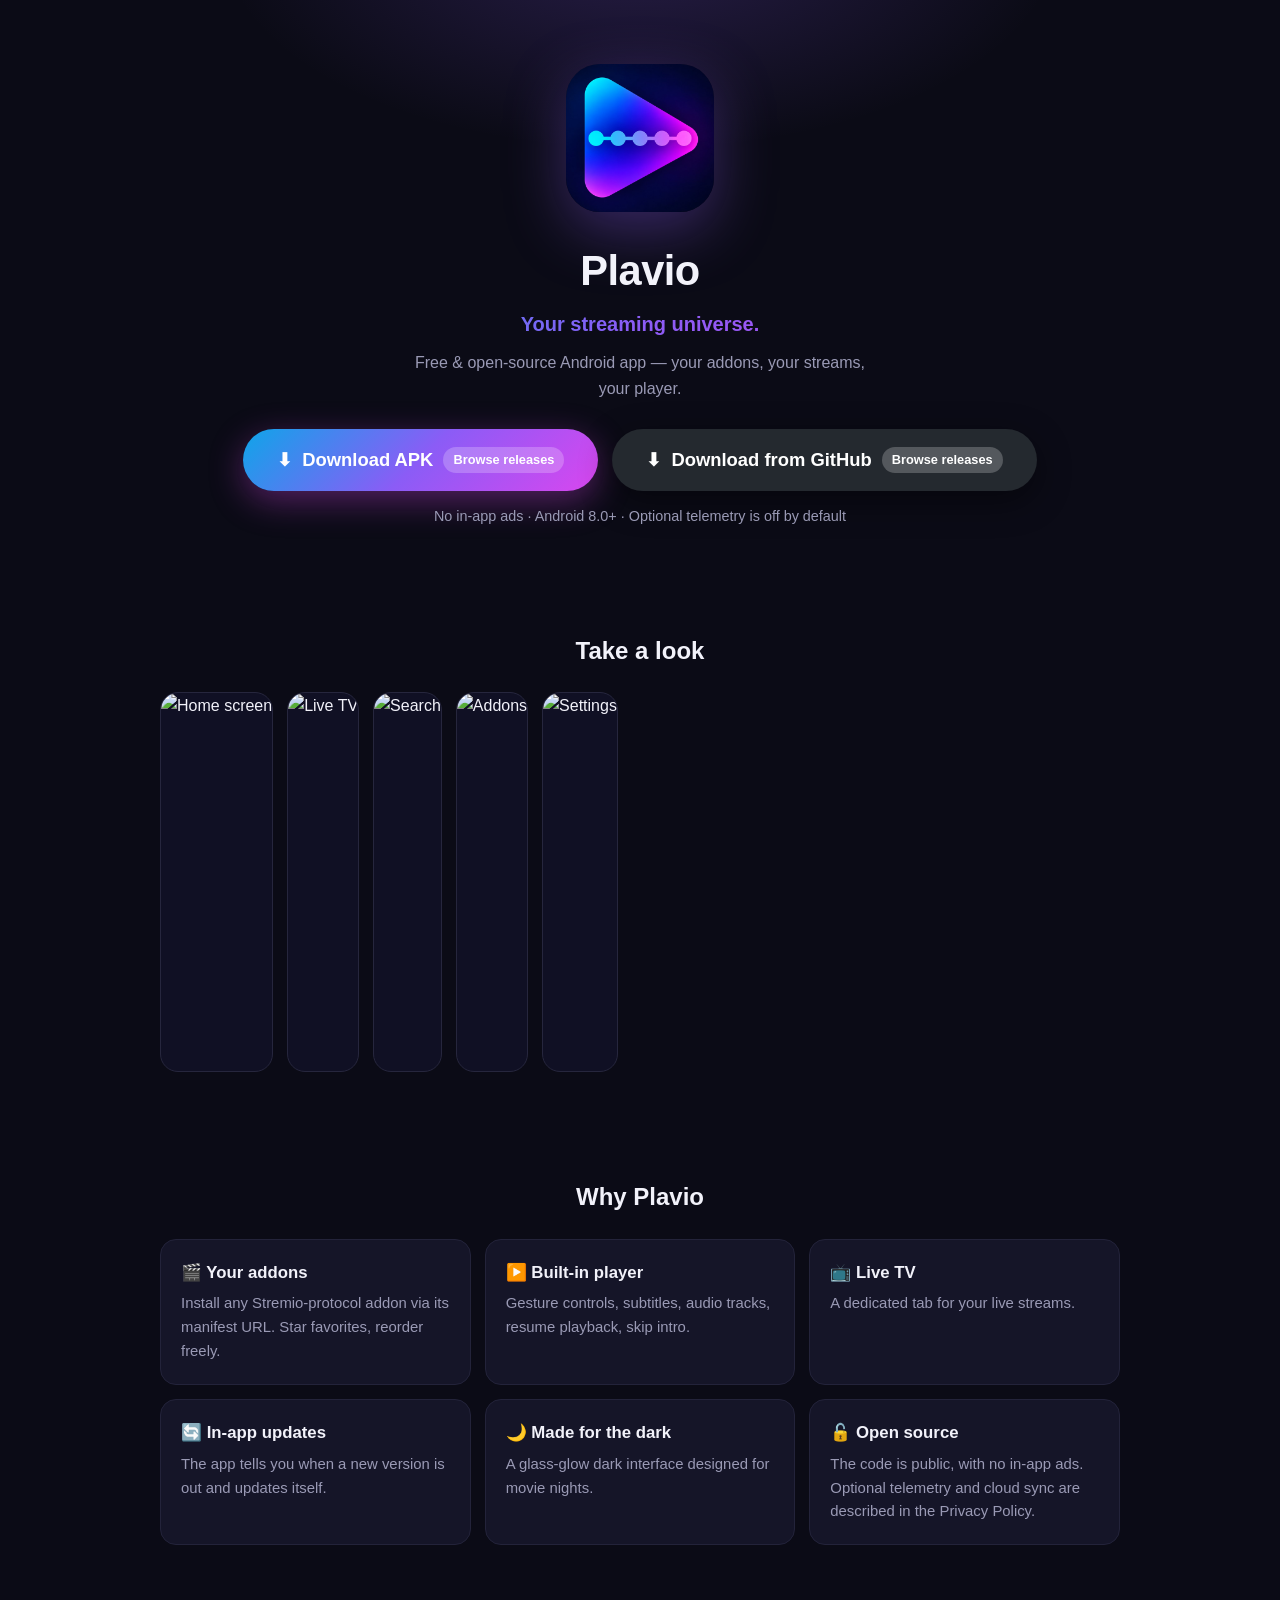
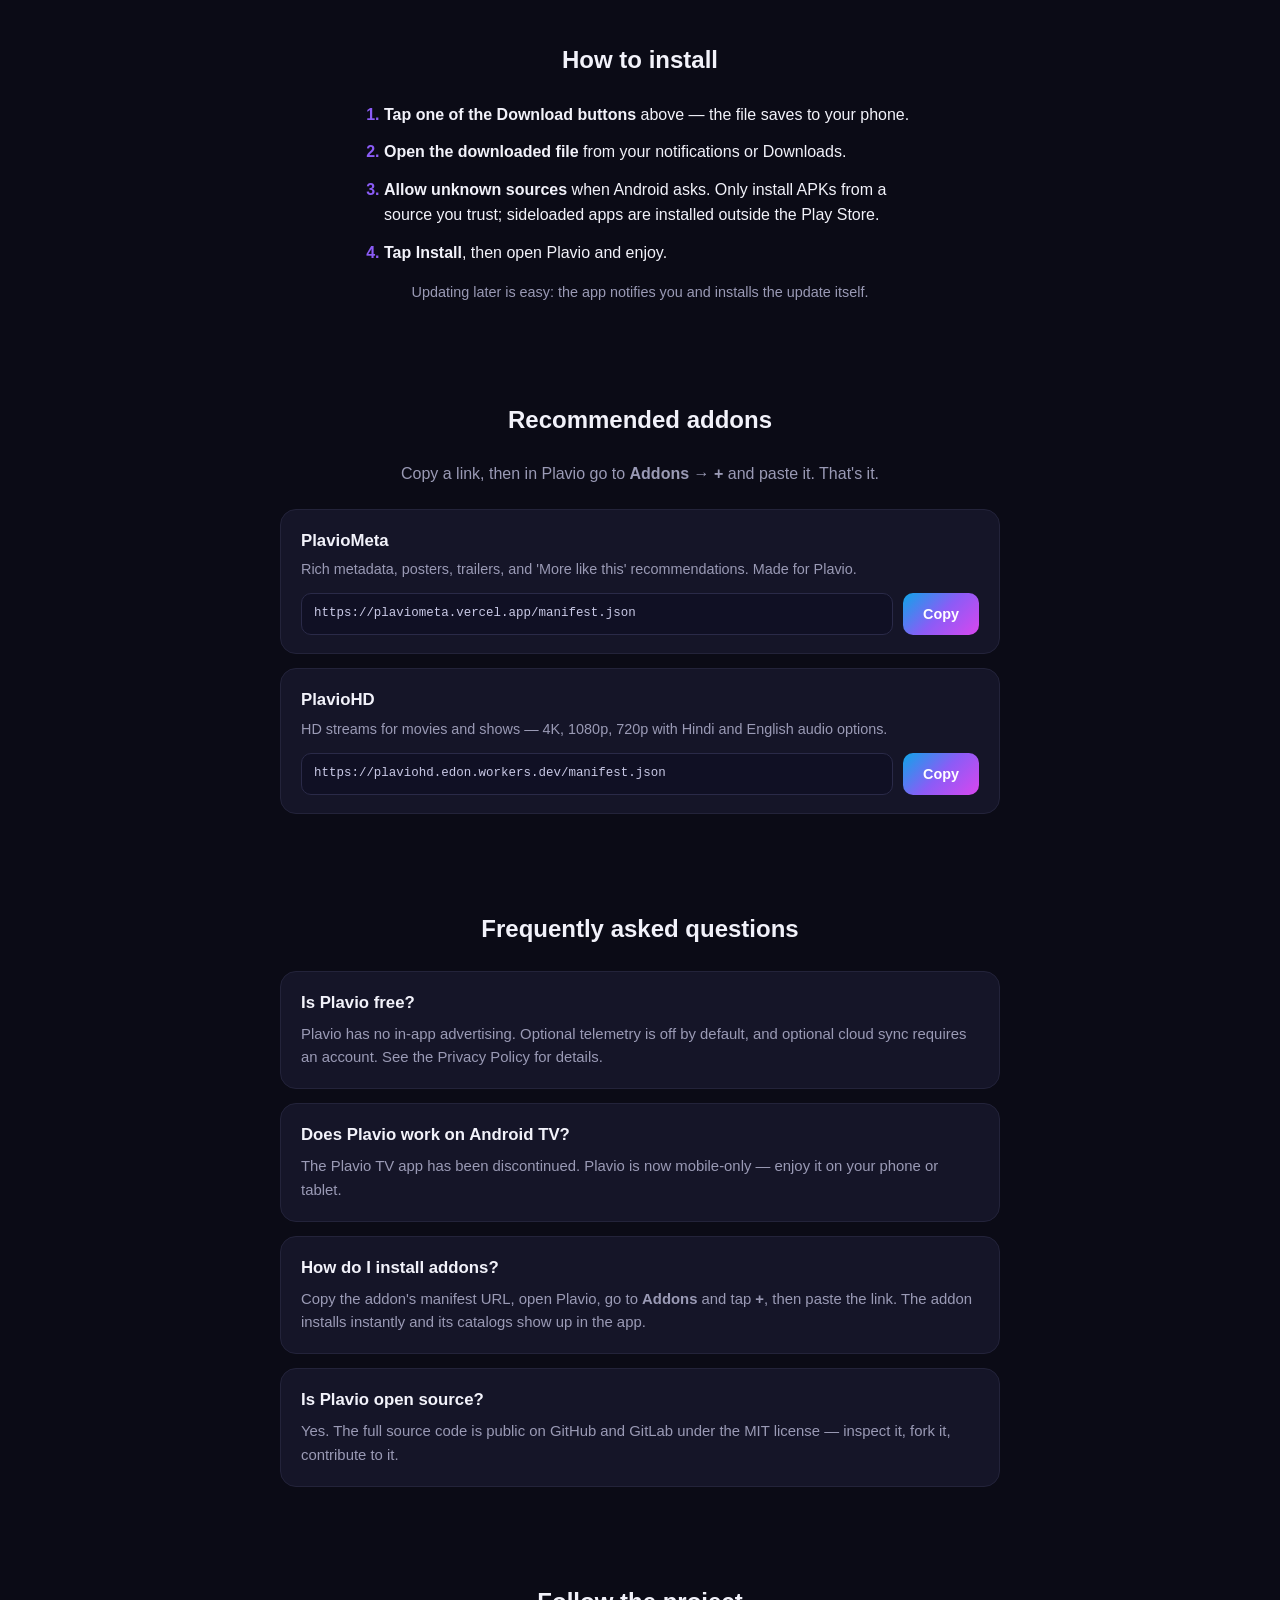
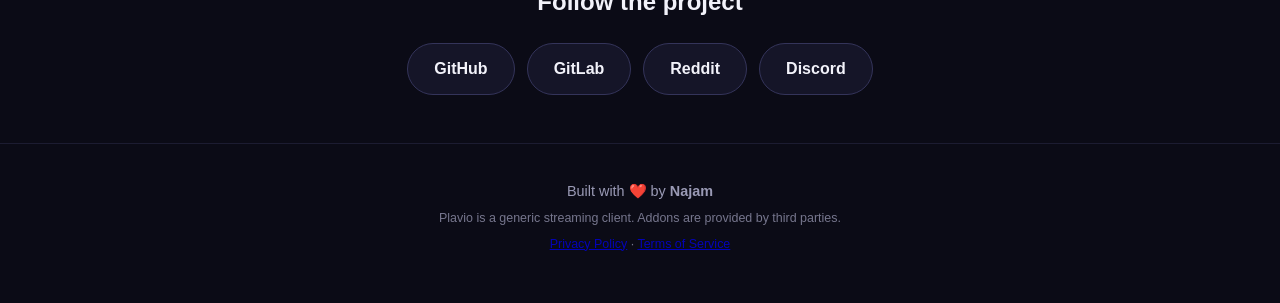
==== site/index.html @ 46a29868 "Plavio v0.11.4" ====
<!DOCTYPE html>
<html lang="en">
<head>
<meta charset="UTF-8">
<meta name="viewport" content="width=device-width, initial-scale=1.0">
<title>Plavio — Free Android Streaming App | Movies, Series &amp; Live TV</title>
<meta name="description" content="Plavio is a free, open-source Android streaming app. Watch movies, series and live TV on your phone or tablet. No in-app ads; optional telemetry is off by default.">
<meta name="keywords" content="streaming app, watch movies, live TV, free, open source, APK download">
<meta name="robots" content="index, follow">
<meta name="google-site-verification" content="FL3IltwrKy0JnSscnZfDonLSzoOHVhWfZ4c582CBxBc">
<link rel="canonical" href="https://plaviomedia.vercel.app/">
<meta property="og:title" content="Plavio — Free Android Streaming App | Movies, Series & Live TV">
<meta property="og:description" content="Free & open-source Android streaming app. Watch movies, series and live TV on your phone or tablet.">
<meta property="og:type" content="website">
<meta property="og:url" content="https://plaviomedia.vercel.app/">
<meta property="og:site_name" content="Plavio">
<meta property="og:image" content="https://plaviomedia.vercel.app/img/logo.png">
<meta name="twitter:card" content="summary_large_image">
<meta name="twitter:title" content="Plavio — Free Android Streaming App">
<meta name="twitter:description" content="Watch movies, series and live TV on Android. Free, open-source, no ads.">
<script id="softwareApplicationSchema" type="application/ld+json">
{
  "@context": "https://schema.org",
  "@type": "SoftwareApplication",
  "name": "Plavio",
  "applicationCategory": "MultimediaApplication",
  "operatingSystem": "Android",
  "offers": {"@type": "Offer", "price": "0", "priceCurrency": "USD"},
  "description": "Plavio is a free, open-source Android streaming app. Watch movies, series and live TV on your phone or tablet. No in-app ads; optional telemetry is off by default.",
  "url": "https://plaviomedia.vercel.app/",
  "downloadUrl": "https://plaviomedia.vercel.app/",
  "softwareVersion": "0.11.3",
  "image": "https://plaviomedia.vercel.app/img/logo.png"
}
</script>
<script type="application/ld+json">
{
  "@context": "https://schema.org",
  "@type": "FAQPage",
  "mainEntity": [
    {
      "@type": "Question",
      "name": "Is Plavio free?",
      "acceptedAnswer": {"@type": "Answer", "text": "Plavio has no in-app advertising. It offers optional cloud sync and optional telemetry; telemetry is off by default. See the Privacy Policy for details."}
    },
    {
      "@type": "Question",
      "name": "Does Plavio work on Android TV?",
      "acceptedAnswer": {"@type": "Answer", "text": "The Plavio TV app has been discontinued. Plavio is now mobile-only."}
    },
    {
      "@type": "Question",
      "name": "How do I install addons?",
      "acceptedAnswer": {"@type": "Answer", "text": "Copy the addon's manifest URL, open Plavio, go to Addons and tap the + button, then paste the link. The addon installs instantly and its catalogs appear in the app."}
    },
    {
      "@type": "Question",
      "name": "Is Plavio open source?",
      "acceptedAnswer": {"@type": "Answer", "text": "Yes. Plavio's source code is public on GitHub and GitLab under the MIT license. Anyone can inspect, fork or contribute to it."}
    }
  ]
}
</script>
<link rel="icon" type="image/x-icon" href="/favicon.ico">
<link rel="icon" type="image/png" sizes="192x192" href="img/favicon-192.png">
<link rel="apple-touch-icon" href="img/favicon-192.png">
<link rel="stylesheet" href="styles.css">
<script>
  window.va = window.va || function () { (window.vaq = window.vaq || []).push(arguments); };
</script>
<script defer src="/_vercel/insights/script.js"></script>
</head>
<body>

<header class="hero">
  <img class="logo" src="img/logo.png" alt="Plavio logo" width="512" height="512">
  <h1>Plavio</h1>
  <p class="tagline">Your streaming universe.</p>
  <p class="sub">Free &amp; open-source Android app — your addons, your streams, your player.</p>
  <div class="dl-row">
    <a id="dlGitlab" class="dl-btn" href="https://gitlab.com/KotlinJS5/plavio/-/releases">
      <span class="dl-icon">⬇</span>
      <span class="dl-text">Download APK</span>
      <span id="dlVerLab" class="dl-ver">Browse releases</span>
    </a>
    <a id="dlGithub" class="dl-btn dl-gh" href="https://github.com/kotlinsyd/Plavio/releases">
      <span class="dl-icon">⬇</span>
      <span class="dl-text">Download from GitHub</span>
      <span id="dlVerHub" class="dl-ver">Browse releases</span>
    </a>
  </div>
  <p class="dl-note">No in-app ads · Android 8.0+ · Optional telemetry is off by default</p>
</header>

<section class="shots">
  <h2>Take a look</h2>
  <div class="shot-row">
    <img src="https://gitlab.com/KotlinJS5/plavio/-/raw/main/screenshots/pulse-home.png" alt="Home screen" loading="lazy">
    <img src="https://gitlab.com/KotlinJS5/plavio/-/raw/main/screenshots/pulse-live.png" alt="Live TV" loading="lazy">
    <img src="https://gitlab.com/KotlinJS5/plavio/-/raw/main/screenshots/pulse-search.png" alt="Search" loading="lazy">
    <img src="https://gitlab.com/KotlinJS5/plavio/-/raw/main/screenshots/pulse-addons.png" alt="Addons" loading="lazy">
    <img src="https://gitlab.com/KotlinJS5/plavio/-/raw/main/screenshots/pulse-settings.png" alt="Settings" loading="lazy">
  </div>
</section>

<section class="features">
  <h2>Why Plavio</h2>
  <div class="feat-grid">
    <div class="feat"><h3>🎬 Your addons</h3><p>Install any Stremio-protocol addon via its manifest URL. Star favorites, reorder freely.</p></div>
    <div class="feat"><h3>▶️ Built-in player</h3><p>Gesture controls, subtitles, audio tracks, resume playback, skip intro.</p></div>
    <div class="feat"><h3>📺 Live TV</h3><p>A dedicated tab for your live streams.</p></div>
    <div class="feat"><h3>🔄 In-app updates</h3><p>The app tells you when a new version is out and updates itself.</p></div>
    <div class="feat"><h3>🌙 Made for the dark</h3><p>A glass-glow dark interface designed for movie nights.</p></div>
    <div class="feat"><h3>🔓 Open source</h3><p>The code is public, with no in-app ads. Optional telemetry and cloud sync are described in the Privacy Policy.</p></div>
  </div>
</section>

<section class="install">
  <h2>How to install</h2>
  <ol>
    <li><strong>Tap one of the Download buttons</strong> above — the file saves to your phone.</li>
    <li><strong>Open the downloaded file</strong> from your notifications or Downloads.</li>
    <li><strong>Allow unknown sources</strong> when Android asks. Only install APKs from a source you trust; sideloaded apps are installed outside the Play Store.</li>
    <li><strong>Tap Install</strong>, then open Plavio and enjoy.</li>
  </ol>
  <p class="note">Updating later is easy: the app notifies you and installs the update itself.</p>
</section>

<section class="addons">
  <h2>Recommended addons</h2>
  <p class="sec-sub">Copy a link, then in Plavio go to <strong>Addons → +</strong> and paste it. That's it.</p>
  <div id="addonList" class="addon-list"></div>
</section>

<section class="faq">
  <h2>Frequently asked questions</h2>
  <div class="faq-list">
    <div class="faq-item">
      <h3>Is Plavio free?</h3>
      <p>Plavio has no in-app advertising. Optional telemetry is off by default, and optional cloud sync requires an account. See the Privacy Policy for details.</p>
    </div>
    <div class="faq-item">
      <h3>Does Plavio work on Android TV?</h3>
      <p>The Plavio TV app has been discontinued. Plavio is now mobile-only — enjoy it on your phone or tablet.</p>
    </div>
    <div class="faq-item">
      <h3>How do I install addons?</h3>
      <p>Copy the addon's manifest URL, open Plavio, go to <strong>Addons</strong> and tap <strong>+</strong>, then paste the link. The addon installs instantly and its catalogs show up in the app.</p>
    </div>
    <div class="faq-item">
      <h3>Is Plavio open source?</h3>
      <p>Yes. The full source code is public on GitHub and GitLab under the MIT license — inspect it, fork it, contribute to it.</p>
    </div>
  </div>
</section>

<section class="links">
  <h2>Follow the project</h2>
  <div class="link-row">
    <a class="pill" href="https://github.com/kotlinsyd/Plavio" target="_blank" rel="noopener">GitHub</a>
    <a class="pill" href="https://gitlab.com/KotlinJS5/plavio" target="_blank" rel="noopener">GitLab</a>
    <a class="pill" href="https://www.reddit.com/r/Plavio/" target="_blank" rel="noopener">Reddit</a>
    <a class="pill" href="https://discord.gg/pbNwJKU3p" target="_blank" rel="noopener">Discord</a>
  </div>
</section>

<footer>
  <p>Built with ❤️ by <strong>Najam</strong></p>
  <p class="fine">Plavio is a generic streaming client. Addons are provided by third parties.</p>
  <p class="fine"><a href="/privacy.html">Privacy Policy</a> · <a href="/terms.html">Terms of Service</a></p>
</footer>

<script src="app.js"></script>
</body>
</html>
---- site/styles.css ----
:root {
  --bg: #0b0b16;
  --bg2: #101024;
  --card: #151528;
  --text: #f2f2fa;
  --muted: #9a9ab5;
  --cyan: #0ea5e9;
  --violet: #8b5cf6;
  --pink: #d946ef;
  --grad: linear-gradient(135deg, var(--cyan), var(--violet), var(--pink));
}

* { box-sizing: border-box; margin: 0; padding: 0; }

body {
  background: var(--bg);
  color: var(--text);
  font-family: -apple-system, BlinkMacSystemFont, "Segoe UI", Roboto, Inter, sans-serif;
  line-height: 1.6;
  -webkit-font-smoothing: antialiased;
}

/* ---------- hero ---------- */
.hero {
  text-align: center;
  padding: 64px 20px 56px;
  background:
    radial-gradient(600px 300px at 50% -60px, rgba(139, 92, 246, 0.22), transparent 70%),
    var(--bg);
}
.logo {
  width: 148px;
  height: 148px;
  border-radius: 34px;
  box-shadow: 0 18px 60px rgba(139, 92, 246, 0.35);
}
.hero h1 {
  font-size: 2.6rem;
  letter-spacing: -0.5px;
  margin-top: 18px;
}
.tagline {
  font-size: 1.25rem;
  font-weight: 600;
  background: var(--grad);
  -webkit-background-clip: text;
  background-clip: text;
  color: transparent;
  margin-top: 4px;
}
.sub { color: var(--muted); margin-top: 10px; max-width: 460px; margin-left: auto; margin-right: auto; }

.dl-btn {
  display: inline-flex;
  align-items: center;
  gap: 10px;
  margin-top: 28px;
  padding: 16px 34px;
  border-radius: 999px;
  background: var(--grad);
  color: #fff;
  font-size: 1.15rem;
  font-weight: 700;
  text-decoration: none;
  box-shadow: 0 10px 34px rgba(217, 70, 239, 0.35);
  transition: transform 0.15s ease, box-shadow 0.15s ease;
}
.dl-btn:hover { transform: translateY(-2px); box-shadow: 0 14px 40px rgba(217, 70, 239, 0.45); }
.dl-row {
  display: flex;
  flex-wrap: wrap;
  justify-content: center;
  gap: 14px;
  margin-top: 28px;
}
.dl-row .dl-btn { margin-top: 0; }
.dl-gh {
  background: #24292f;
  box-shadow: 0 10px 34px rgba(0, 0, 0, 0.45);
}
.dl-gh:hover { box-shadow: 0 14px 40px rgba(0, 0, 0, 0.55); }
.dl-ver {
  font-size: 0.8rem;
  font-weight: 600;
  background: rgba(255, 255, 255, 0.22);
  padding: 3px 10px;
  border-radius: 999px;
}
.dl-note { color: var(--muted); font-size: 0.9rem; margin-top: 14px; }

/* ---------- sections ---------- */
section { padding: 48px 20px; max-width: 1000px; margin: 0 auto; }
section h2 { font-size: 1.5rem; margin-bottom: 22px; text-align: center; }

/* ---------- screenshots ---------- */
.shot-row {
  display: flex;
  gap: 14px;
  overflow-x: auto;
  padding-bottom: 10px;
  scroll-snap-type: x mandatory;
}
.shot-row img {
  height: 380px;
  border-radius: 18px;
  border: 1px solid #26263d;
  scroll-snap-align: start;
  background: var(--bg2);
}

/* ---------- features ---------- */
.feat-grid {
  display: grid;
  grid-template-columns: repeat(auto-fit, minmax(240px, 1fr));
  gap: 14px;
}
.feat {
  background: var(--card);
  border: 1px solid #23233a;
  border-radius: 16px;
  padding: 20px;
}
.feat h3 { font-size: 1.05rem; margin-bottom: 6px; }
.feat p { color: var(--muted); font-size: 0.93rem; }

/* ---------- install ---------- */
.install ol {
  max-width: 560px;
  margin: 0 auto;
  padding-left: 24px;
  display: grid;
  gap: 12px;
}
.install li::marker { color: var(--violet); font-weight: 700; }
.install .note, .note { text-align: center; color: var(--muted); font-size: 0.9rem; margin-top: 16px; }

/* ---------- addons ---------- */
.sec-sub { text-align: center; color: var(--muted); margin-bottom: 22px; }
.addon-list { display: grid; gap: 14px; max-width: 720px; margin: 0 auto; }

/* ---------- faq ---------- */
.faq-list { display: grid; gap: 14px; max-width: 720px; margin: 0 auto; }
.faq-item {
  background: var(--card);
  border: 1px solid #23233a;
  border-radius: 16px;
  padding: 18px 20px;
}
.faq-item h3 { font-size: 1.05rem; margin-bottom: 6px; }
.faq-item p { color: var(--muted); font-size: 0.93rem; }.addon {
  background: var(--card);
  border: 1px solid #23233a;
  border-radius: 16px;
  padding: 18px 20px;
}
.addon h3 { font-size: 1.05rem; }
.addon p { color: var(--muted); font-size: 0.9rem; margin: 4px 0 12px; }
.addon-row { display: flex; gap: 10px; align-items: stretch; }
.addon-url {
  flex: 1;
  min-width: 0;
  background: var(--bg2);
  border: 1px solid #2a2a48;
  border-radius: 10px;
  padding: 10px 12px;
  font-family: ui-monospace, monospace;
  font-size: 0.78rem;
  color: #c9c9e6;
  white-space: nowrap;
  overflow: hidden;
  text-overflow: ellipsis;
  user-select: all;
}
.copy-btn {
  border: none;
  border-radius: 10px;
  padding: 0 20px;
  font-weight: 700;
  font-size: 0.9rem;
  color: #fff;
  background: var(--grad);
  cursor: pointer;
  white-space: nowrap;
}
.copy-btn.copied { background: #16a34a; }

/* ---------- links ---------- */
.link-row {
  display: flex;
  flex-wrap: wrap;
  gap: 12px;
  justify-content: center;
}
.pill {
  padding: 12px 26px;
  border-radius: 999px;
  border: 1px solid #34345a;
  color: var(--text);
  text-decoration: none;
  font-weight: 600;
  background: var(--card);
  transition: border-color 0.15s ease;
}
a.pill:hover { border-color: var(--violet); }
.pill.soon { color: var(--muted); border-style: dashed; cursor: default; }

/* ---------- footer ---------- */
footer {
  text-align: center;
  padding: 36px 20px 48px;
  color: var(--muted);
  font-size: 0.9rem;
  border-top: 1px solid #1c1c31;
}
footer .fine { font-size: 0.78rem; margin-top: 6px; opacity: 0.75; }

@media (max-width: 520px) {
  .hero h1 { font-size: 2.1rem; }
  .shot-row img { height: 300px; }
}
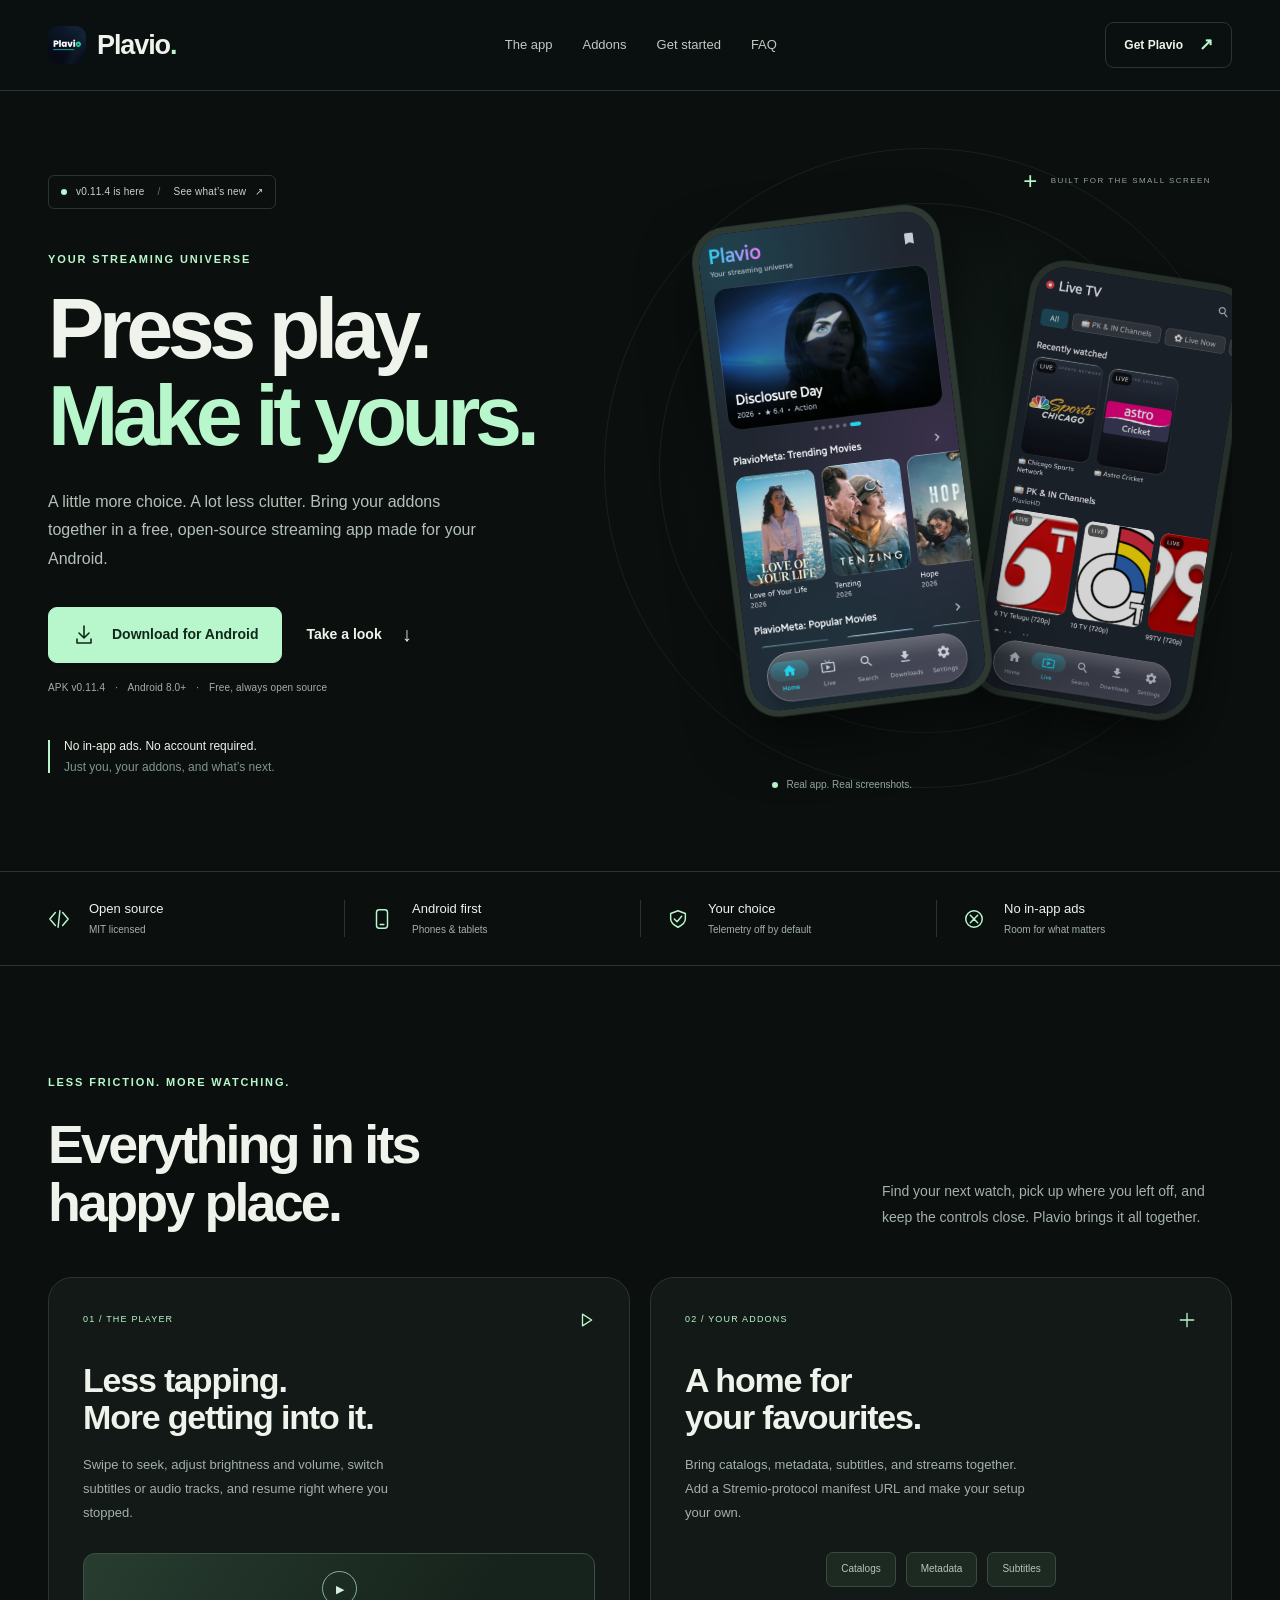
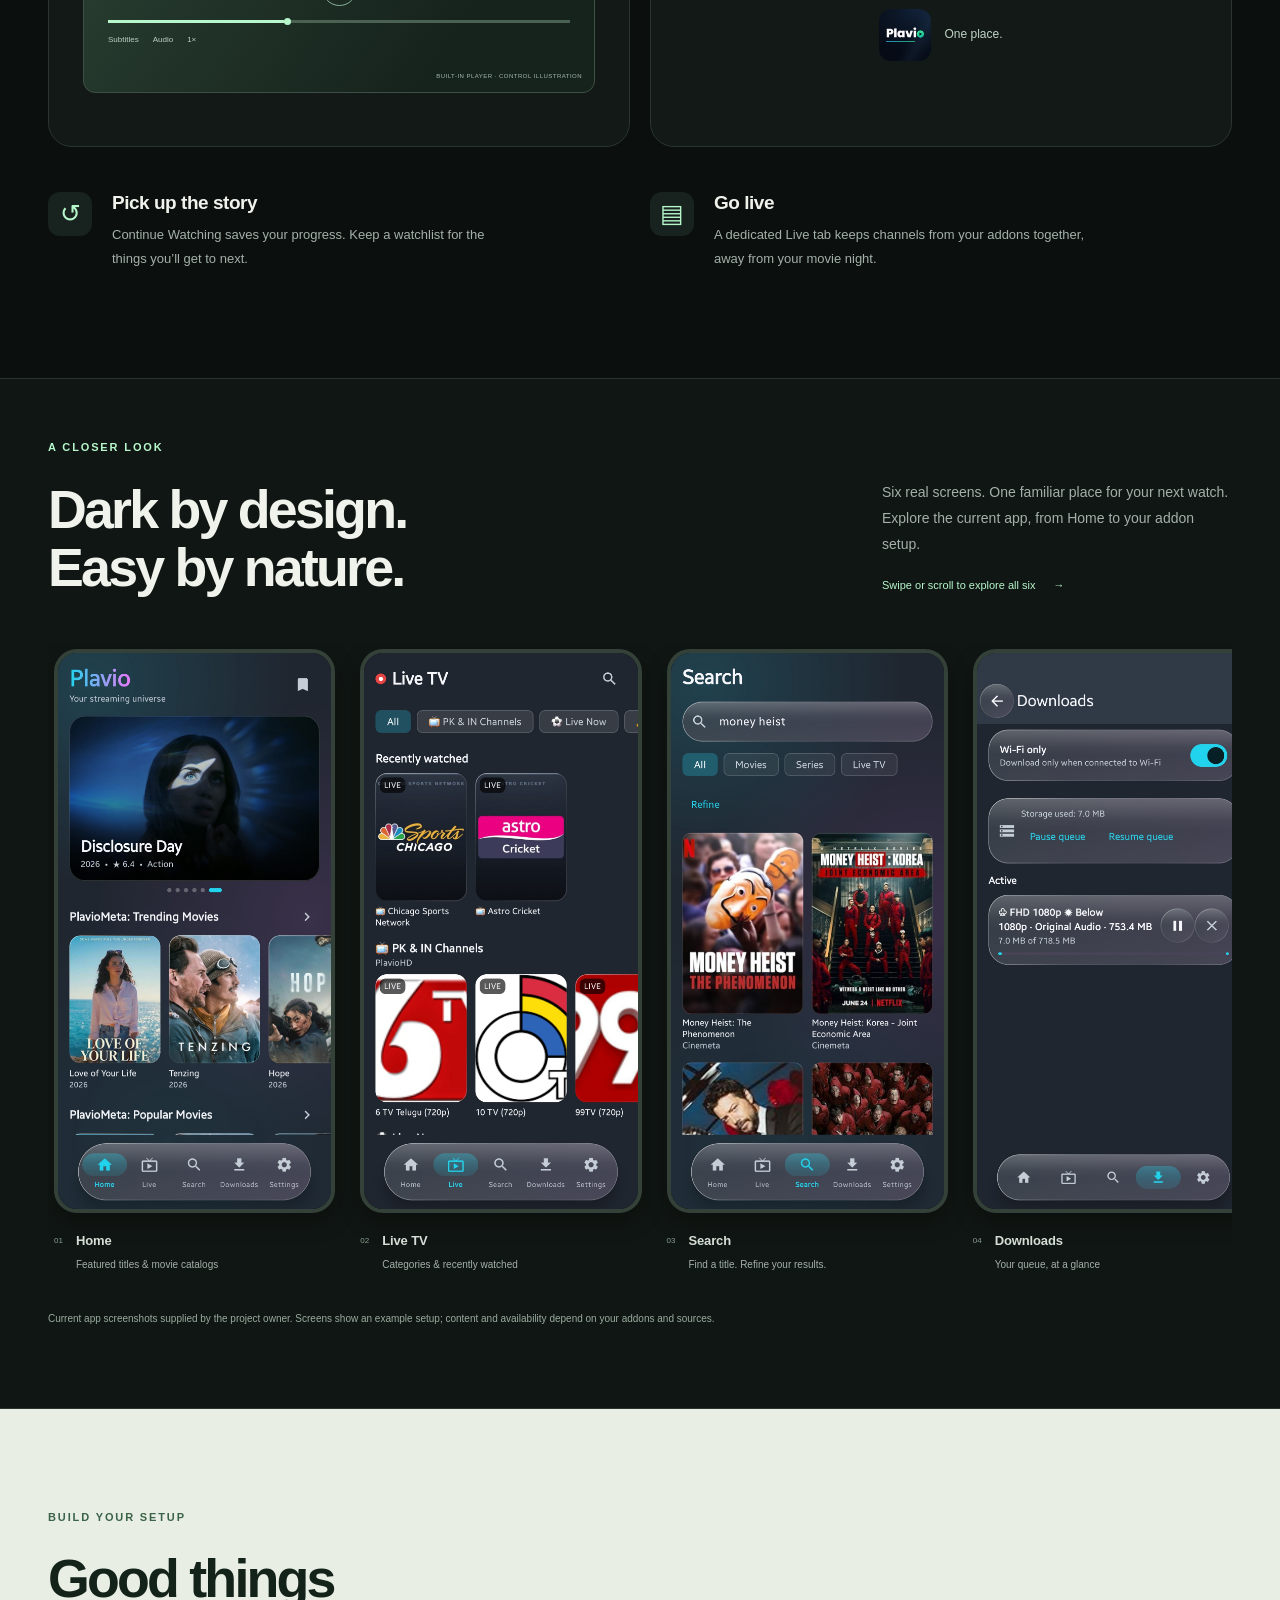
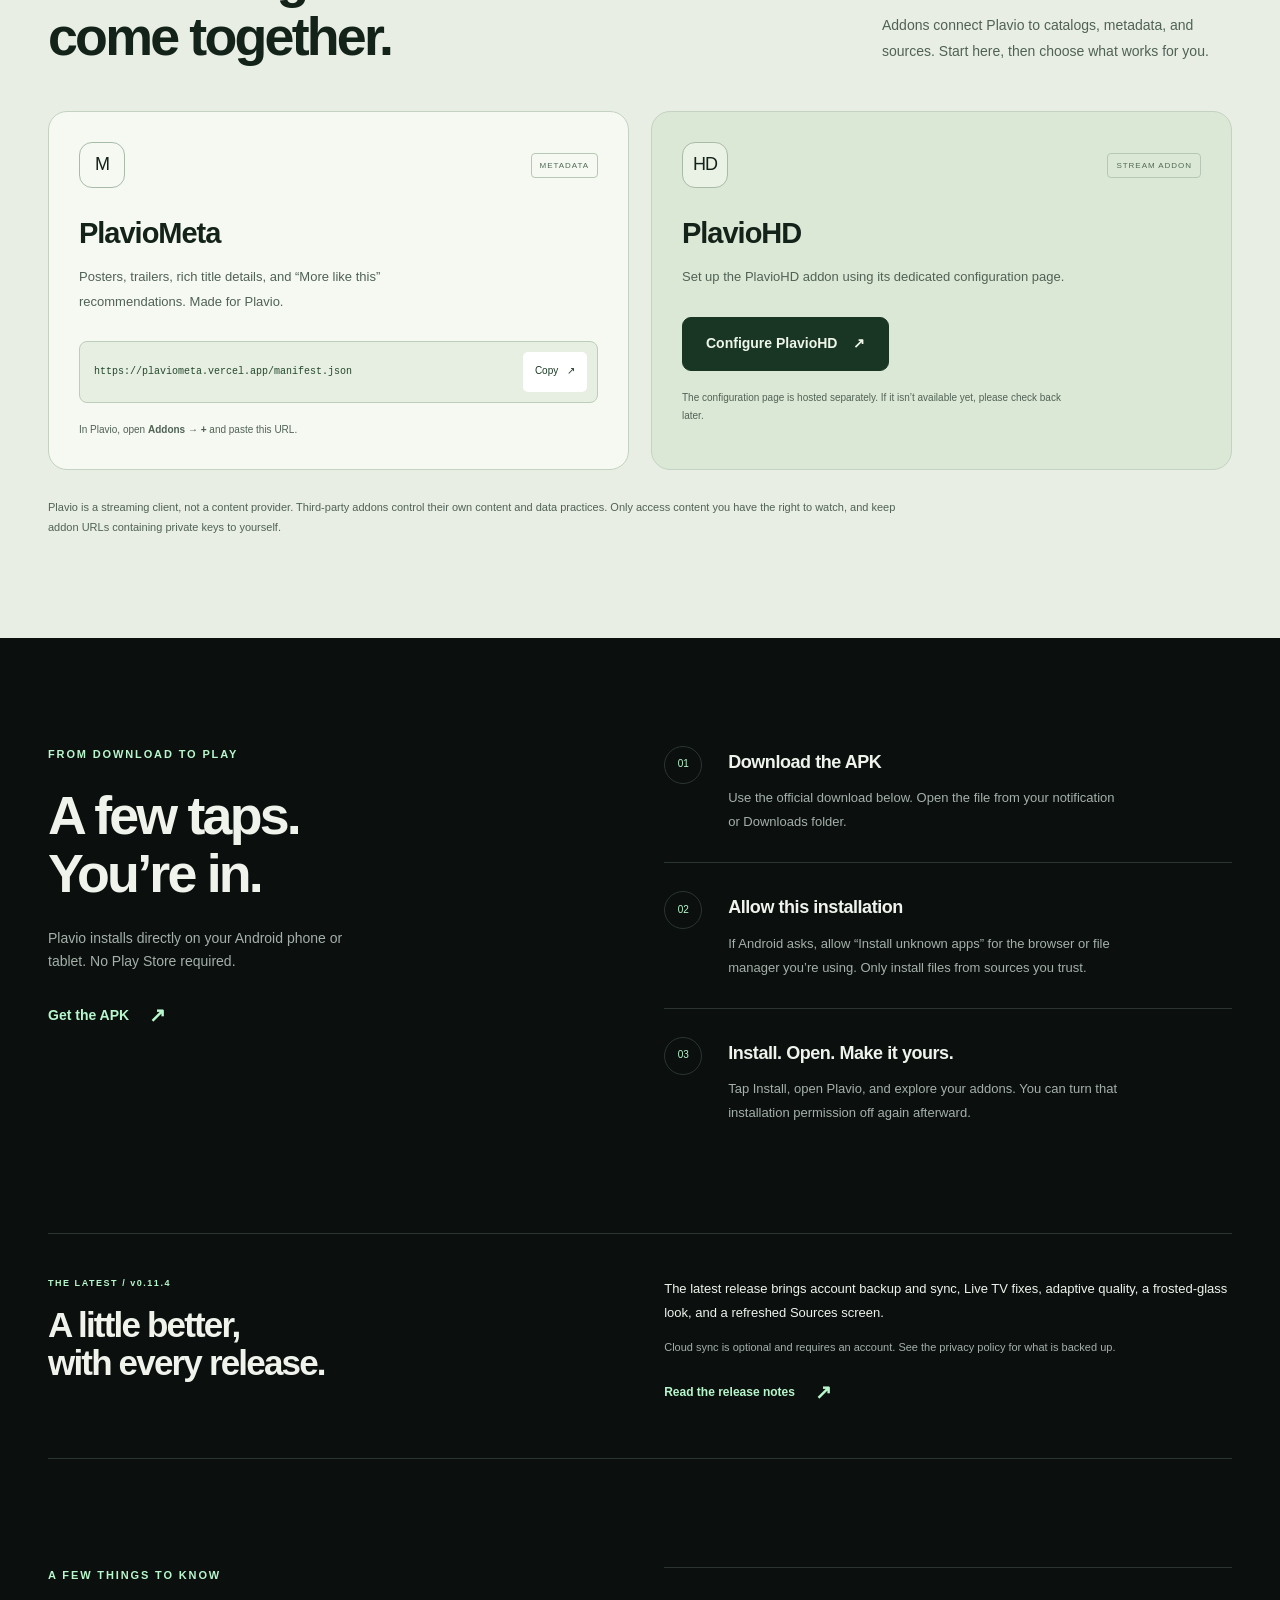
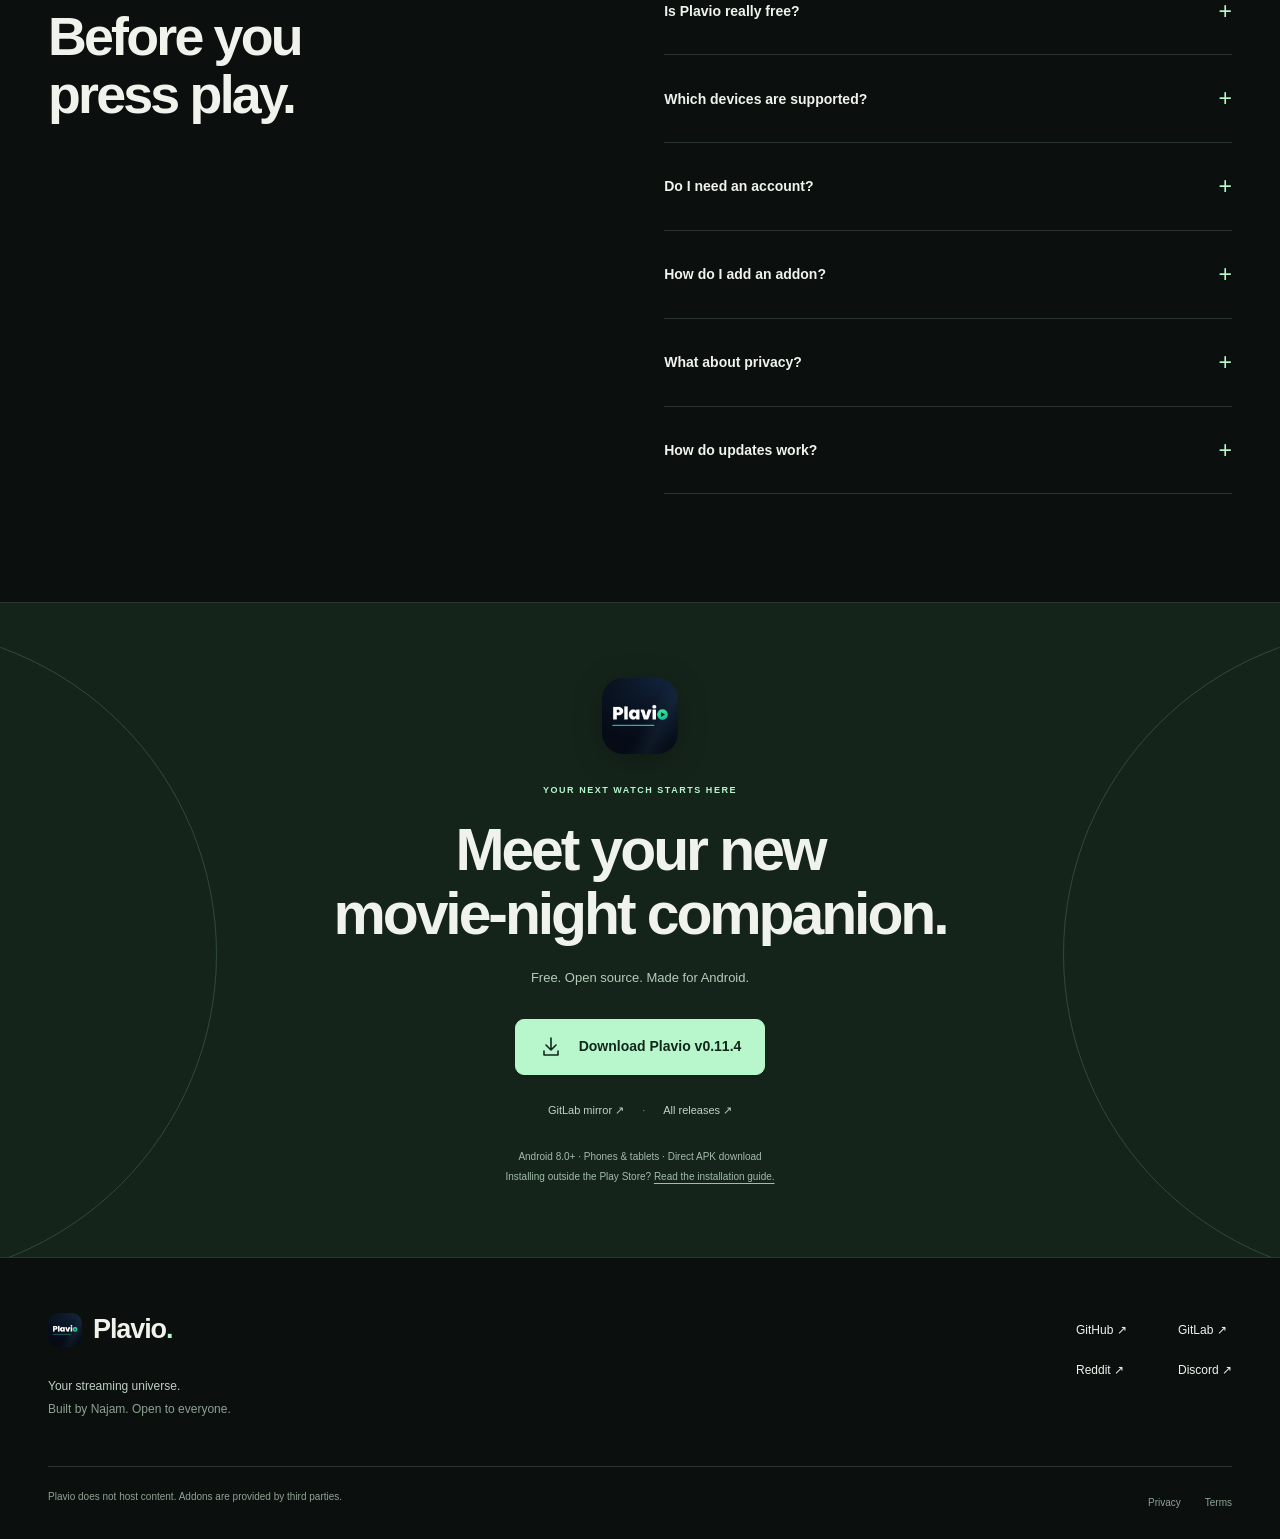
==== commit 0f578237: "Website: new design + new Plavio logo (synced with GitLab)" ====
--- a/site/index.html
+++ b/site/index.html
@@ -1,175 +1,96 @@
-<!DOCTYPE html>
+<!doctype html>
 <html lang="en">
 <head>
-<meta charset="UTF-8">
-<meta name="viewport" content="width=device-width, initial-scale=1.0">
-<title>Plavio — Free Android Streaming App | Movies, Series &amp; Live TV</title>
-<meta name="description" content="Plavio is a free, open-source Android streaming app. Watch movies, series and live TV on your phone or tablet. No in-app ads; optional telemetry is off by default.">
-<meta name="keywords" content="streaming app, watch movies, live TV, free, open source, APK download">
-<meta name="robots" content="index, follow">
-<meta name="google-site-verification" content="FL3IltwrKy0JnSscnZfDonLSzoOHVhWfZ4c582CBxBc">
-<link rel="canonical" href="https://plaviomedia.vercel.app/">
-<meta property="og:title" content="Plavio — Free Android Streaming App | Movies, Series & Live TV">
-<meta property="og:description" content="Free & open-source Android streaming app. Watch movies, series and live TV on your phone or tablet.">
-<meta property="og:type" content="website">
-<meta property="og:url" content="https://plaviomedia.vercel.app/">
-<meta property="og:site_name" content="Plavio">
-<meta property="og:image" content="https://plaviomedia.vercel.app/img/logo.png">
-<meta name="twitter:card" content="summary_large_image">
-<meta name="twitter:title" content="Plavio — Free Android Streaming App">
-<meta name="twitter:description" content="Watch movies, series and live TV on Android. Free, open-source, no ads.">
-<script id="softwareApplicationSchema" type="application/ld+json">
-{
-  "@context": "https://schema.org",
-  "@type": "SoftwareApplication",
-  "name": "Plavio",
-  "applicationCategory": "MultimediaApplication",
-  "operatingSystem": "Android",
-  "offers": {"@type": "Offer", "price": "0", "priceCurrency": "USD"},
-  "description": "Plavio is a free, open-source Android streaming app. Watch movies, series and live TV on your phone or tablet. No in-app ads; optional telemetry is off by default.",
-  "url": "https://plaviomedia.vercel.app/",
-  "downloadUrl": "https://plaviomedia.vercel.app/",
-  "softwareVersion": "0.11.3",
-  "image": "https://plaviomedia.vercel.app/img/logo.png"
-}
-</script>
-<script type="application/ld+json">
-{
-  "@context": "https://schema.org",
-  "@type": "FAQPage",
-  "mainEntity": [
-    {
-      "@type": "Question",
-      "name": "Is Plavio free?",
-      "acceptedAnswer": {"@type": "Answer", "text": "Plavio has no in-app advertising. It offers optional cloud sync and optional telemetry; telemetry is off by default. See the Privacy Policy for details."}
-    },
-    {
-      "@type": "Question",
-      "name": "Does Plavio work on Android TV?",
-      "acceptedAnswer": {"@type": "Answer", "text": "The Plavio TV app has been discontinued. Plavio is now mobile-only."}
-    },
-    {
-      "@type": "Question",
-      "name": "How do I install addons?",
-      "acceptedAnswer": {"@type": "Answer", "text": "Copy the addon's manifest URL, open Plavio, go to Addons and tap the + button, then paste the link. The addon installs instantly and its catalogs appear in the app."}
-    },
-    {
-      "@type": "Question",
-      "name": "Is Plavio open source?",
-      "acceptedAnswer": {"@type": "Answer", "text": "Yes. Plavio's source code is public on GitHub and GitLab under the MIT license. Anyone can inspect, fork or contribute to it."}
-    }
-  ]
-}
-</script>
-<link rel="icon" type="image/x-icon" href="/favicon.ico">
-<link rel="icon" type="image/png" sizes="192x192" href="img/favicon-192.png">
-<link rel="apple-touch-icon" href="img/favicon-192.png">
-<link rel="stylesheet" href="styles.css">
-<script>
-  window.va = window.va || function () { (window.vaq = window.vaq || []).push(arguments); };
-</script>
-<script defer src="/_vercel/insights/script.js"></script>
+  <meta charset="utf-8">
+  <meta name="viewport" content="width=device-width, initial-scale=1">
+  <meta name="theme-color" content="#0b100f">
+  <title>Plavio — Your streaming universe, on Android</title>
+  <meta name="description" content="A free, open-source streaming client for Android phones and tablets. Bring your addons, enjoy the built-in player, and make Plavio yours. Download v0.11.4.">
+  <link rel="canonical" href="https://plavio.site/">
+  <link rel="icon" href="assets/favicon.png" type="image/png">
+  <link rel="apple-touch-icon" href="assets/favicon.png">
+  <link rel="preload" as="image" href="assets/app-home.webp">
+  <link rel="stylesheet" href="styles.css">
+  <meta property="og:type" content="website">
+  <meta property="og:site_name" content="Plavio">
+  <meta property="og:title" content="Plavio — Press play. Make it yours.">
+  <meta property="og:description" content="Your addons. Your player. Your streaming universe. Free and open source, made for Android.">
+  <meta property="og:url" content="https://plavio.site/">
+  <meta property="og:image" content="https://plavio.site/assets/logo.png">
+  <meta name="twitter:card" content="summary">
+  <script type="application/ld+json">{"@context":"https://schema.org","@type":"SoftwareApplication","name":"Plavio","applicationCategory":"MultimediaApplication","operatingSystem":"Android 8.0+","softwareVersion":"0.11.4","url":"https://plavio.site/","image":"https://plavio.site/assets/logo.png","downloadUrl":"https://github.com/kotlinsyd/Plavio/releases/download/v0.11.4/Plavio-v0.11.4.apk","offers":{"@type":"Offer","price":"0","priceCurrency":"USD"},"license":"https://github.com/kotlinsyd/Plavio/blob/main/LICENSE","description":"A free, open-source, mobile-only Android streaming client with addons and a built-in player."}</script>
+  <script src="app.js" defer></script>
 </head>
 <body>
-
-<header class="hero">
-  <img class="logo" src="img/logo.png" alt="Plavio logo" width="512" height="512">
-  <h1>Plavio</h1>
-  <p class="tagline">Your streaming universe.</p>
-  <p class="sub">Free &amp; open-source Android app — your addons, your streams, your player.</p>
-  <div class="dl-row">
-    <a id="dlGitlab" class="dl-btn" href="https://gitlab.com/KotlinJS5/plavio/-/releases">
-      <span class="dl-icon">⬇</span>
-      <span class="dl-text">Download APK</span>
-      <span id="dlVerLab" class="dl-ver">Browse releases</span>
-    </a>
-    <a id="dlGithub" class="dl-btn dl-gh" href="https://github.com/kotlinsyd/Plavio/releases">
-      <span class="dl-icon">⬇</span>
-      <span class="dl-text">Download from GitHub</span>
-      <span id="dlVerHub" class="dl-ver">Browse releases</span>
-    </a>
-  </div>
-  <p class="dl-note">No in-app ads · Android 8.0+ · Optional telemetry is off by default</p>
-</header>
-
-<section class="shots">
-  <h2>Take a look</h2>
-  <div class="shot-row">
-    <img src="https://gitlab.com/KotlinJS5/plavio/-/raw/main/screenshots/pulse-home.png" alt="Home screen" loading="lazy">
-    <img src="https://gitlab.com/KotlinJS5/plavio/-/raw/main/screenshots/pulse-live.png" alt="Live TV" loading="lazy">
-    <img src="https://gitlab.com/KotlinJS5/plavio/-/raw/main/screenshots/pulse-search.png" alt="Search" loading="lazy">
-    <img src="https://gitlab.com/KotlinJS5/plavio/-/raw/main/screenshots/pulse-addons.png" alt="Addons" loading="lazy">
-    <img src="https://gitlab.com/KotlinJS5/plavio/-/raw/main/screenshots/pulse-settings.png" alt="Settings" loading="lazy">
-  </div>
-</section>
-
-<section class="features">
-  <h2>Why Plavio</h2>
-  <div class="feat-grid">
-    <div class="feat"><h3>🎬 Your addons</h3><p>Install any Stremio-protocol addon via its manifest URL. Star favorites, reorder freely.</p></div>
-    <div class="feat"><h3>▶️ Built-in player</h3><p>Gesture controls, subtitles, audio tracks, resume playback, skip intro.</p></div>
-    <div class="feat"><h3>📺 Live TV</h3><p>A dedicated tab for your live streams.</p></div>
-    <div class="feat"><h3>🔄 In-app updates</h3><p>The app tells you when a new version is out and updates itself.</p></div>
-    <div class="feat"><h3>🌙 Made for the dark</h3><p>A glass-glow dark interface designed for movie nights.</p></div>
-    <div class="feat"><h3>🔓 Open source</h3><p>The code is public, with no in-app ads. Optional telemetry and cloud sync are described in the Privacy Policy.</p></div>
-  </div>
-</section>
-
-<section class="install">
-  <h2>How to install</h2>
-  <ol>
-    <li><strong>Tap one of the Download buttons</strong> above — the file saves to your phone.</li>
-    <li><strong>Open the downloaded file</strong> from your notifications or Downloads.</li>
-    <li><strong>Allow unknown sources</strong> when Android asks. Only install APKs from a source you trust; sideloaded apps are installed outside the Play Store.</li>
-    <li><strong>Tap Install</strong>, then open Plavio and enjoy.</li>
-  </ol>
-  <p class="note">Updating later is easy: the app notifies you and installs the update itself.</p>
-</section>
-
-<section class="addons">
-  <h2>Recommended addons</h2>
-  <p class="sec-sub">Copy a link, then in Plavio go to <strong>Addons → +</strong> and paste it. That's it.</p>
-  <div id="addonList" class="addon-list"></div>
-</section>
-
-<section class="faq">
-  <h2>Frequently asked questions</h2>
-  <div class="faq-list">
-    <div class="faq-item">
-      <h3>Is Plavio free?</h3>
-      <p>Plavio has no in-app advertising. Optional telemetry is off by default, and optional cloud sync requires an account. See the Privacy Policy for details.</p>
+  <a class="skip-link" href="#main">Skip to content</a>
+  <header class="site-header">
+    <div class="container nav">
+      <a class="brand" href="index.html" aria-label="Plavio home"><img src="assets/logo.png" width="38" height="38" alt=""><span>Plavio<span class="brand-dot">.</span></span></a>
+      <nav class="desktop-nav" aria-label="Main navigation"><a href="#experience">The app</a><a href="#addons">Addons</a><a href="#install">Get started</a><a href="#faq">FAQ</a></nav>
+      <a class="button button-small" href="#download">Get Plavio <span aria-hidden="true">↗</span></a>
     </div>
-    <div class="faq-item">
-      <h3>Does Plavio work on Android TV?</h3>
-      <p>The Plavio TV app has been discontinued. Plavio is now mobile-only — enjoy it on your phone or tablet.</p>
-    </div>
-    <div class="faq-item">
-      <h3>How do I install addons?</h3>
-      <p>Copy the addon's manifest URL, open Plavio, go to <strong>Addons</strong> and tap <strong>+</strong>, then paste the link. The addon installs instantly and its catalogs show up in the app.</p>
-    </div>
-    <div class="faq-item">
-      <h3>Is Plavio open source?</h3>
-      <p>Yes. The full source code is public on GitHub and GitLab under the MIT license — inspect it, fork it, contribute to it.</p>
-    </div>
-  </div>
-</section>
-
-<section class="links">
-  <h2>Follow the project</h2>
-  <div class="link-row">
-    <a class="pill" href="https://github.com/kotlinsyd/Plavio" target="_blank" rel="noopener">GitHub</a>
-    <a class="pill" href="https://gitlab.com/KotlinJS5/plavio" target="_blank" rel="noopener">GitLab</a>
-    <a class="pill" href="https://www.reddit.com/r/Plavio/" target="_blank" rel="noopener">Reddit</a>
-    <a class="pill" href="https://discord.gg/pbNwJKU3p" target="_blank" rel="noopener">Discord</a>
-  </div>
-</section>
-
-<footer>
-  <p>Built with ❤️ by <strong>Najam</strong></p>
-  <p class="fine">Plavio is a generic streaming client. Addons are provided by third parties.</p>
-  <p class="fine"><a href="/privacy.html">Privacy Policy</a> · <a href="/terms.html">Terms of Service</a></p>
-</footer>
-
-<script src="app.js"></script>
+  </header>
+  <main id="main">
+    <section class="hero container" aria-labelledby="hero-title">
+      <div class="hero-copy">
+        <a class="release-pill" href="https://github.com/kotlinsyd/Plavio/releases/tag/v0.11.4"><span class="status-dot" aria-hidden="true"></span> v0.11.4 is here <span class="pill-divider">/</span> See what’s new <span aria-hidden="true">↗</span></a>
+        <p class="eyebrow">YOUR STREAMING UNIVERSE</p>
+        <h1 id="hero-title">Press play.<br><span>Make it yours.</span></h1>
+        <p class="hero-description">A little more choice. A lot less clutter. Bring your addons together in a free, open-source streaming app made for your Android.</p>
+        <div class="hero-actions"><a class="button button-primary" href="https://github.com/kotlinsyd/Plavio/releases/download/v0.11.4/Plavio-v0.11.4.apk"><svg aria-hidden="true" viewBox="0 0 24 24"><path d="M12 3v12m-5-5 5 5 5-5M5 16v4h14v-4"/></svg> Download for Android</a><a class="text-link" href="#experience">Take a look <span aria-hidden="true">↓</span></a></div>
+        <p class="download-meta">APK v0.11.4 <span>·</span> Android 8.0+ <span>·</span> Free, always open source</p>
+        <div class="hero-note"><span class="note-line" aria-hidden="true"></span><p>No in-app ads. No account required.<br><span>Just you, your addons, and what’s next.</span></p></div>
+      </div>
+      <figure class="hero-visual">
+        <div class="orbit orbit-one" aria-hidden="true"></div><div class="orbit orbit-two" aria-hidden="true"></div>
+        <div class="visual-label"><span class="tiny-cross" aria-hidden="true">+</span> BUILT FOR THE SMALL SCREEN</div>
+        <div class="phone phone-back"><img src="assets/app-live.webp" width="1080" height="2198" alt="Plavio Live TV showing channel categories and recently watched channels"></div>
+        <div class="phone phone-front"><img src="assets/app-home.webp" width="1080" height="2198" alt="Plavio Home showing a featured title and PlavioMeta movie catalogs" fetchpriority="high"></div>
+        <figcaption><span class="status-dot" aria-hidden="true"></span> Real app. Real screenshots.</figcaption>
+      </figure>
+    </section>
+    <div class="trust-band"><div class="container trust-grid"><p><svg aria-hidden="true" viewBox="0 0 24 24"><path d="m8 5-6 7 6 7m8-14 6 7-6 7m-3-16-2 18"/></svg> Open source <span>MIT licensed</span></p><p><svg aria-hidden="true" viewBox="0 0 24 24"><rect x="6" y="2" width="12" height="20" rx="3"/><path d="M10 18h4"/></svg> Android first <span>Phones & tablets</span></p><p><svg aria-hidden="true" viewBox="0 0 24 24"><path d="m12 3 8 3v6c0 5-8 9-8 9s-8-4-8-9V6l8-3Z"/><path d="m8 12 3 3 5-6"/></svg> Your choice <span>Telemetry off by default</span></p><p><svg aria-hidden="true" viewBox="0 0 24 24"><circle cx="12" cy="12" r="9"/><path d="m8 8 8 8m-8 0 8-8"/></svg> No in-app ads <span>Room for what matters</span></p></div></div>
+    <section class="section container" id="experience" aria-labelledby="experience-title">
+      <div class="section-heading"><div><p class="eyebrow">LESS FRICTION. MORE WATCHING.</p><h2 id="experience-title">Everything in its<br>happy place.</h2></div><p>Find your next watch, pick up where you left off, and keep the controls close. Plavio brings it all together.</p></div>
+      <div class="feature-grid">
+        <article class="feature-card feature-player"><div class="card-topline"><span class="feature-number">01 / THE PLAYER</span><svg aria-hidden="true" viewBox="0 0 24 24"><path d="m9 5 11 7-11 7V5Z"/></svg></div><h3>Less tapping.<br>More getting into it.</h3><p>Swipe to seek, adjust brightness and volume, switch subtitles or audio tracks, and resume right where you stopped.</p><div class="player-illustration" aria-hidden="true"><span class="player-play">▶</span><div class="player-track"><span></span></div><div class="player-options"><span>Subtitles</span><span>Audio</span><span>1×</span></div><span class="illustration-caption">BUILT-IN PLAYER · CONTROL ILLUSTRATION</span></div></article>
+        <article class="feature-card feature-addons"><div class="card-topline"><span class="feature-number">02 / YOUR ADDONS</span><svg aria-hidden="true" viewBox="0 0 24 24"><path d="M12 4v16M4 12h16"/></svg></div><h3>A home for<br>your favourites.</h3><p>Bring catalogs, metadata, subtitles, and streams together. Add a Stremio-protocol manifest URL and make your setup your own.</p><div class="addon-illustration" aria-hidden="true"><span>Catalogs</span><span>Metadata</span><span>Subtitles</span><div class="addon-center"><img src="assets/favicon.png" alt="" width="52" height="52"><span>One place.</span></div></div></article>
+        <article class="feature-compact"><span class="compact-icon" aria-hidden="true">↺</span><div><h3>Pick up the story</h3><p>Continue Watching saves your progress. Keep a watchlist for the things you’ll get to next.</p></div></article>
+        <article class="feature-compact"><span class="compact-icon" aria-hidden="true">▤</span><div><h3>Go live</h3><p>A dedicated Live tab keeps channels from your addons together, away from your movie night.</p></div></article>
+      </div>
+    </section>
+    <section class="gallery-section" aria-labelledby="gallery-title">
+      <div class="container section-heading"><div><p class="eyebrow">A CLOSER LOOK</p><h2 id="gallery-title">Dark by design.<br>Easy by nature.</h2></div><div><p>Six real screens. One familiar place for your next watch. Explore the current app, from Home to your addon setup.</p><p class="gallery-hint">Swipe or scroll to explore all six <span aria-hidden="true">→</span></p></div></div>
+      <div class="gallery-track container" tabindex="0" role="region" aria-label="App screenshot gallery; scroll horizontally to see all six screens">
+        <figure><div class="gallery-frame"><img src="assets/app-home.webp" width="1080" height="2198" loading="lazy" alt="Home screen with a featured title and PlavioMeta trending and popular movie catalogs"></div><figcaption><span>01</span><div><strong>Home</strong><p>Featured titles & movie catalogs</p></div></figcaption></figure>
+        <figure><div class="gallery-frame"><img src="assets/app-live.webp" width="1080" height="2198" loading="lazy" alt="Live TV screen with category filters, recently watched channels, and channel cards"></div><figcaption><span>02</span><div><strong>Live TV</strong><p>Categories & recently watched</p></div></figcaption></figure>
+        <figure><div class="gallery-frame"><img src="assets/app-search.webp" width="1080" height="2198" loading="lazy" alt="Search results for Money Heist with All, Movies, Series, and Live TV filters"></div><figcaption><span>03</span><div><strong>Search</strong><p>Find a title. Refine your results.</p></div></figcaption></figure>
+        <figure><div class="gallery-frame"><img src="assets/app-downloads.webp" width="1080" height="2198" loading="lazy" alt="Downloads screen showing Wi-Fi-only preference, storage used, queue controls, and an active download"></div><figcaption><span>04</span><div><strong>Downloads</strong><p>Your queue, at a glance</p></div></figcaption></figure>
+        <figure><div class="gallery-frame"><img src="assets/app-settings.webp" width="1080" height="2198" loading="lazy" alt="Settings screen showing account, integrations, playback, streams, subtitles, and Manage addons"></div><figcaption><span>05</span><div><strong>Settings</strong><p>Make the details work for you</p></div></figcaption></figure>
+        <figure><div class="gallery-frame"><img src="assets/app-addons.webp" width="1080" height="2198" loading="lazy" alt="Addons screen showing overview counts, an addon URL field, and an enabled PlavioMeta addon"></div><figcaption><span>06</span><div><strong>Addons</strong><p>Your setup, all in one place</p></div></figcaption></figure>
+      </div>
+      <p class="container gallery-disclaimer">Current app screenshots supplied by the project owner. Screens show an example setup; content and availability depend on your addons and sources.</p>
+    </section>
+    <section class="addons-section" id="addons" aria-labelledby="addons-title"><div class="container">
+      <div class="section-heading"><div><p class="eyebrow">BUILD YOUR SETUP</p><h2 id="addons-title">Good things<br>come together.</h2></div><p>Addons connect Plavio to catalogs, metadata, and sources. Start here, then choose what works for you.</p></div>
+      <div class="addon-cards">
+        <article class="addon-card"><div class="addon-card-heading"><span class="addon-symbol" aria-hidden="true">M</span><span class="badge">METADATA</span></div><h3>PlavioMeta</h3><p>Posters, trailers, rich title details, and “More like this” recommendations. Made for Plavio.</p><div class="manifest-box"><code id="meta-manifest">https://plaviometa.vercel.app/manifest.json</code><button class="copy-button" type="button" data-copy="https://plaviometa.vercel.app/manifest.json" aria-label="Copy PlavioMeta manifest URL" hidden>Copy <span aria-hidden="true">↗</span></button></div><p class="addon-footnote">In Plavio, open <strong>Addons → +</strong> and paste this URL.</p></article>
+        <article class="addon-card addon-hd"><div class="addon-card-heading"><span class="addon-symbol" aria-hidden="true">HD</span><span class="badge">STREAM ADDON</span></div><h3>PlavioHD</h3><p>Set up the PlavioHD addon using its dedicated configuration page.</p><a class="button button-dark" href="https://hd.plavio.site/configure">Configure PlavioHD <span aria-hidden="true">↗</span></a><p class="addon-footnote">The configuration page is hosted separately. If it isn’t available yet, please check back later.</p></article>
+      </div><p class="addons-disclaimer">Plavio is a streaming client, not a content provider. Third-party addons control their own content and data practices. Only access content you have the right to watch, and keep addon URLs containing private keys to yourself.</p>
+    </div></section>
+    <section class="section container install-section" id="install" aria-labelledby="install-title"><div class="install-intro"><p class="eyebrow">FROM DOWNLOAD TO PLAY</p><h2 id="install-title">A few taps.<br>You’re in.</h2><p>Plavio installs directly on your Android phone or tablet. No Play Store required.</p><a class="text-link" href="#download">Get the APK <span aria-hidden="true">↗</span></a></div><ol class="install-steps"><li><span class="step-number">01</span><div><h3>Download the APK</h3><p>Use the official download below. Open the file from your notification or Downloads folder.</p></div></li><li><span class="step-number">02</span><div><h3>Allow this installation</h3><p>If Android asks, allow “Install unknown apps” for the browser or file manager you’re using. Only install files from sources you trust.</p></div></li><li><span class="step-number">03</span><div><h3>Install. Open. Make it yours.</h3><p>Tap Install, open Plavio, and explore your addons. You can turn that installation permission off again afterward.</p></div></li></ol></section>
+    <section class="release-section container" aria-labelledby="release-title"><div><p class="eyebrow">THE LATEST / v0.11.4</p><h2 id="release-title">A little better,<br>with every release.</h2></div><div><p>The latest release brings account backup and sync, Live TV fixes, adaptive quality, a frosted-glass look, and a refreshed Sources screen.</p><p class="muted">Cloud sync is optional and requires an account. See the privacy policy for what is backed up.</p><a class="text-link" href="https://github.com/kotlinsyd/Plavio/releases/tag/v0.11.4">Read the release notes <span aria-hidden="true">↗</span></a></div></section>
+    <section class="section container faq-section" id="faq" aria-labelledby="faq-title"><div><p class="eyebrow">A FEW THINGS TO KNOW</p><h2 id="faq-title">Before you<br>press play.</h2></div><div class="faq-list">
+      <details><summary>Is Plavio really free?<span aria-hidden="true">+</span></summary><div class="faq-answer"><p>Yes. Plavio is free and open source under the MIT license, with no in-app ads. Third-party addons and services have their own terms and may have separate requirements.</p></div></details>
+      <details><summary>Which devices are supported?<span aria-hidden="true">+</span></summary><div class="faq-answer"><p>Android phones and tablets running Android 8.0 or newer. Plavio is mobile-only; the Android TV app has been discontinued. This download is not an iOS, desktop, or TV app.</p></div></details>
+      <details><summary>Do I need an account?<span aria-hidden="true">+</span></summary><div class="faq-answer"><p>No. You can use Plavio without a Plavio Cloud account. Signing in enables optional backup and sync. Ordinary library sync is not end-to-end encrypted; separately protected credential sync has its own passphrase. See the <a href="privacy.html">Privacy Policy</a> for details.</p></div></details>
+      <details><summary>How do I add an addon?<span aria-hidden="true">+</span></summary><div class="faq-answer"><p>Open <strong>Addons</strong>, tap <strong>+</strong>, and paste the addon’s manifest URL. Plavio validates the addon and adds its catalogs. Some addons are preconfigured, and you can disable addons you don’t want.</p></div></details>
+      <details><summary>What about privacy?<span aria-hidden="true">+</span></summary><div class="faq-answer"><p>Optional telemetry is off by default. The app still makes network requests to addon, metadata, update, and other providers. Those services have their own data practices. This website has no analytics scripts or embedded third-party media. Read the <a href="privacy.html">full Privacy Policy</a>.</p></div></details>
+      <details><summary>How do updates work?<span aria-hidden="true">+</span></summary><div class="faq-answer"><p>Plavio can check for a new version and offer to install it. Android may ask you to approve the installation. Automatic checks can be disabled in <strong>Settings → About</strong>, and official APKs are also available on <a href="https://github.com/kotlinsyd/Plavio/releases">GitHub Releases</a>.</p></div></details>
+    </div></section>
+    <section class="download-section" id="download" aria-labelledby="download-title"><div class="container download-inner"><img src="assets/logo.png" alt="" width="76" height="76" loading="lazy"><p class="eyebrow">YOUR NEXT WATCH STARTS HERE</p><h2 id="download-title">Meet your new<br>movie-night companion.</h2><p>Free. Open source. Made for Android.</p><a class="button button-primary" href="https://github.com/kotlinsyd/Plavio/releases/download/v0.11.4/Plavio-v0.11.4.apk"><svg aria-hidden="true" viewBox="0 0 24 24"><path d="M12 3v12m-5-5 5 5 5-5M5 16v4h14v-4"/></svg> Download Plavio v0.11.4</a><div class="download-alternatives"><a href="https://gitlab.com/api/v4/projects/87396069/packages/generic/plavio/0.11.4/Plavio-v0.11.4.apk">GitLab mirror <span aria-hidden="true">↗</span></a><span aria-hidden="true">·</span><a href="https://github.com/kotlinsyd/Plavio/releases">All releases <span aria-hidden="true">↗</span></a></div><p class="download-note">Android 8.0+ · Phones & tablets · Direct APK download<br>Installing outside the Play Store? <a href="#install">Read the installation guide.</a></p></div></section>
+  </main>
+  <footer class="site-footer container"><div class="footer-top"><div><a class="brand" href="index.html"><img src="assets/logo.png" width="34" height="34" alt=""><span>Plavio<span class="brand-dot">.</span></span></a><p>Your streaming universe.<br><span>Built by Najam. Open to everyone.</span></p></div><nav aria-label="Project and community"><a href="https://github.com/kotlinsyd/Plavio">GitHub ↗</a><a href="https://gitlab.com/KotlinJS5/plavio">GitLab ↗</a><a href="https://www.reddit.com/r/Plavio/">Reddit ↗</a><a href="https://discord.gg/pbNwJKU3p">Discord ↗</a></nav></div><div class="footer-bottom"><p>Plavio does not host content. Addons are provided by third parties.</p><nav aria-label="Legal"><a href="privacy.html">Privacy</a><a href="terms.html">Terms</a></nav></div></footer>
+  <div id="copy-status" class="toast" role="status" aria-live="polite"></div>
 </body>
 </html>
--- a/site/styles.css
+++ b/site/styles.css
@@ -1,220 +1,31 @@
-:root {
-  --bg: #0b0b16;
-  --bg2: #101024;
-  --card: #151528;
-  --text: #f2f2fa;
-  --muted: #9a9ab5;
-  --cyan: #0ea5e9;
-  --violet: #8b5cf6;
-  --pink: #d946ef;
-  --grad: linear-gradient(135deg, var(--cyan), var(--violet), var(--pink));
-}
+/* Plavio — standalone, dependency-free static website */
+:root{color-scheme:dark;--bg:#0b100f;--surface:#121917;--surface-2:#18221e;--text:#eff3ec;--muted:#a4b0a9;--accent:#b7f7cb;--line:#2a3530;--radius:24px;--container:1184px}
+*{box-sizing:border-box}html{scroll-behavior:smooth;scroll-padding-top:100px}body{margin:0;background:var(--bg);color:var(--text);font-family:Inter,-apple-system,BlinkMacSystemFont,"Segoe UI",Roboto,Helvetica,Arial,sans-serif;font-size:16px;line-height:1.65;-webkit-font-smoothing:antialiased}a{color:inherit;text-decoration:none}button{font:inherit}img{display:block;max-width:100%;height:auto}svg{width:24px;height:24px;fill:none;stroke:currentColor;stroke-width:1.6;stroke-linecap:round;stroke-linejoin:round;flex-shrink:0}button,a{-webkit-tap-highlight-color:transparent}a,button,summary{touch-action:manipulation}a:focus-visible,button:focus-visible,summary:focus-visible,[tabindex]:focus-visible{outline:3px solid var(--accent);outline-offset:6px}::selection{background:var(--accent);color:var(--bg)}p,h1,h2,h3,figure{margin:0}h1,h2,h3{font-weight:550;line-height:1.08;letter-spacing:-.052em}h2{font-size:clamp(36px,4.2vw,56px)}h3{font-size:28px;letter-spacing:-.035em}.container{width:min(calc(100% - 96px),var(--container));margin-inline:auto}.section{padding-block:108px}.eyebrow{font-size:11px;font-weight:650;letter-spacing:.17em;line-height:1.5;margin-bottom:24px;color:var(--accent)}.muted{color:var(--muted)}.skip-link{position:fixed;top:10px;left:12px;transform:translateY(-150%);padding:12px 20px;background:var(--accent);color:var(--bg);z-index:100}.skip-link:focus{transform:translateY(0)}
+.site-header{border-bottom:1px solid var(--line);background:rgba(11,16,15,.96);position:relative;z-index:10}.nav{height:90px;display:flex;align-items:center;justify-content:space-between;gap:24px}.brand{display:inline-flex;align-items:center;gap:11px;font-size:27px;font-weight:650;letter-spacing:-1.1px;line-height:1}.brand img{border-radius:10px;flex-shrink:0}.brand-dot{color:var(--accent)}.desktop-nav{display:flex;align-items:center;gap:30px;font-size:13px;font-weight:500;color:#bec9c2}.desktop-nav a{padding:12px 0}.desktop-nav a:hover,.text-link:hover,.site-footer a:hover{color:var(--accent)}.button{display:inline-flex;align-items:center;justify-content:center;gap:16px;min-height:56px;padding:14px 23px;border:1px solid var(--line);border-radius:9px;font-size:14px;font-weight:650;line-height:1.4;transition:background .18s,transform .18s}.button:hover{background:var(--surface-2);transform:translateY(-2px)}.button-primary{background:var(--accent);border-color:var(--accent);color:#12271b;box-shadow:0 4px 0 #0000001a}.button-primary:hover{background:#cffcdd}.button-small{min-height:43px;padding:10px 18px;font-size:12px}.button-small span{color:var(--accent);font-size:17px}.text-link{display:inline-flex;align-items:center;gap:20px;font-size:14px;font-weight:600;min-height:44px}.text-link span{font-size:20px}.hero{display:grid;grid-template-columns:1.03fr 1fr;gap:30px;align-items:center;padding-block:60px 70px;min-height:780px}.release-pill{display:inline-flex;align-items:center;gap:9px;min-height:34px;padding:6px 12px;border:1px solid var(--line);border-radius:6px;font-size:10px;color:#c8d3cc;letter-spacing:.02em;margin-bottom:42px}.status-dot{display:inline-block;width:6px;height:6px;background:var(--accent);border-radius:50%;flex-shrink:0}.pill-divider{color:#65776a;padding-inline:4px}.hero .eyebrow{margin-bottom:19px}.hero h1{font-size:clamp(58px,6.6vw,88px);letter-spacing:-.065em;line-height:1.025;white-space:nowrap}.hero h1>span{color:var(--accent)}.hero-description{max-width:440px;color:#b5c1b8;line-height:1.8;font-size:16px;margin-top:28px}.hero-actions{display:flex;align-items:center;gap:24px;margin-top:33px}.download-meta{font-size:10px;color:#a2afa7;margin-top:17px;letter-spacing:.015em}.download-meta span{padding-inline:7px}.hero-note{display:flex;align-items:center;gap:14px;margin-top:40px;font-size:12px;line-height:1.7}.hero-note p>span{color:#82958a}.note-line{display:block;width:2px;height:33px;background:var(--accent)}.hero-visual{position:relative;min-height:635px;display:block;isolation:isolate}.hero-visual:before{content:"";position:absolute;inset:40px 0 30px;background:radial-gradient(ellipse at center,#24403466,transparent 68%);z-index:-2}.phone{background:#0b0d12;border:6px solid #2e3932;border-radius:35px;overflow:hidden;box-shadow:0 25px 55px #0008,0 0 0 1px #71817655;position:absolute}.phone img{width:100%;height:auto}.phone-front{width:248px;left:54px;top:56px;transform:rotate(-7deg);z-index:2}.phone-back{width:222px;right:10px;top:112px;transform:rotate(9deg);filter:brightness(.83);z-index:1}.orbit{position:absolute;border:1px solid #293c3166;border-radius:50%;z-index:-1}.orbit-one{width:530px;height:530px;left:-5px;top:44px}.orbit-two{width:640px;height:640px;left:-60px;top:-11px}.visual-label{position:absolute;top:2px;right:21px;display:flex;align-items:center;gap:12px;color:#90a297;font-size:8px;letter-spacing:.18em}.tiny-cross{font-size:24px;font-weight:200;color:var(--accent)}.hero-visual figcaption{position:absolute;bottom:0;left:108px;font-size:10px;color:#96a89b;display:flex;align-items:center;gap:9px}.trust-band{border-block:1px solid var(--line)}.trust-grid{display:grid;grid-template-columns:repeat(4,1fr);padding-block:28px}.trust-grid p{position:relative;display:grid;grid-template-columns:28px 1fr;column-gap:13px;align-items:center;font-size:13px;line-height:1.4;padding-left:26px;border-left:1px solid var(--line)}.trust-grid p:first-child{padding-left:0;border:0}.trust-grid svg{grid-row:span 2;color:var(--accent);width:22px;height:22px}.trust-grid p span{font-size:10px;color:var(--muted);margin-top:5px}.section-heading{display:flex;justify-content:space-between;gap:60px;align-items:flex-end;margin-bottom:46px}.section-heading>p,.section-heading>div>p:not(.eyebrow){max-width:350px;color:var(--muted);font-size:14px;line-height:1.85}.feature-grid{display:grid;grid-template-columns:1fr 1fr;gap:20px}.feature-card{position:relative;overflow:hidden;border:1px solid var(--line);border-radius:var(--radius);padding:32px 34px;min-height:470px;background:var(--surface)}.feature-card>p{font-size:13px;max-width:350px;color:var(--muted);line-height:1.85;margin-top:18px}.card-topline{display:flex;align-items:center;justify-content:space-between;margin-bottom:32px;color:var(--accent)}.feature-number{font-size:9px;letter-spacing:.13em}.card-topline svg{width:20px;height:20px}.feature-card h3{font-size:34px}.player-illustration{margin-top:28px;border-radius:12px;border:1px solid #3e5045;background:linear-gradient(125deg,#283d30,#16231c 70%);height:140px;padding:17px 24px;position:relative}.player-play{display:flex;align-items:center;justify-content:center;width:35px;height:35px;border:1px solid #8aaf98;border-radius:50%;margin:0 auto 14px;font-size:11px;color:#d4f0df;padding-left:2px}.player-track{height:3px;background:#4b6152;position:relative}.player-track>span{position:absolute;height:100%;width:38%;background:var(--accent)}.player-track:after{content:"";position:absolute;background:var(--accent);width:7px;height:7px;border-radius:50%;left:38%;top:-2px}.player-options{display:flex;align-items:center;gap:14px;font-size:8px;color:#bacfc1;margin-top:10px}.illustration-caption{position:absolute;right:12px;bottom:11px;font-size:6px;letter-spacing:.08em;color:#a6bcad}.addon-illustration{display:flex;gap:10px;flex-wrap:wrap;justify-content:center;margin-top:27px;position:relative}.addon-illustration>span{padding:8px 14px;border:1px solid #3a4c40;border-radius:7px;font-size:10px;color:#b4c7ba;background:#1c2a21}.addon-center{width:100%;display:flex;align-items:center;justify-content:center;gap:13px;font-size:12px;color:#c0d3c5;margin-top:12px}.addon-center img{border-radius:12px}.feature-compact{padding:25px 15px 0 0;display:flex;gap:20px}.compact-icon{width:44px;height:44px;display:grid;place-items:center;background:var(--surface-2);border-radius:12px;color:var(--accent);font-size:25px;flex-shrink:0}.feature-compact h3{font-size:19px;letter-spacing:-.025em;margin:1px 0 10px}.feature-compact p{max-width:380px;font-size:13px;color:var(--muted);line-height:1.8}.gallery-section{padding-block:60px 80px;background:#101613;border-block:1px solid var(--line)}.gallery-hint{margin-top:18px;font-size:11px!important;color:var(--accent)!important}.gallery-hint span{padding-left:15px}.gallery-track{display:flex;gap:27px;overflow:auto;padding:7px 6px 20px;scroll-snap-type:x mandatory;scrollbar-color:#526557 transparent;scrollbar-width:thin}.gallery-track figure{flex:0 0 calc((100% - 108px)/5);min-width:180px;scroll-snap-align:start}.gallery-frame{border:4px solid #344139;border-radius:23px;overflow:hidden;box-shadow:0 9px 22px #0004}.gallery-frame img{width:100%}.gallery-track figcaption{display:flex;gap:16px;align-items:center;font-size:12px;margin-top:20px;color:#d5dfd7}.gallery-track figcaption>span{font-size:8px;color:#899e90}.gallery-disclaimer{font-size:10px;color:#9aaca0;margin-top:14px}.addons-section{background:#e8eee4;color:#14231a;padding-block:100px;--accent:#2c6541;--muted:#506255;--line:#c3d0c0}.addons-section .eyebrow{color:#3a6347}.addons-section h2{color:#14231a}.addon-cards{display:grid;grid-template-columns:1fr 1fr;gap:22px}.addon-card{border:1px solid #c4d2c2;border-radius:19px;background:#f6f9f1;padding:30px}.addon-hd{background:#dce8d6}.addon-card-heading{display:flex;align-items:center;justify-content:space-between;margin-bottom:30px}.addon-symbol{font-size:18px;letter-spacing:-.06em;display:grid;place-items:center;border:1px solid #a8bba9;border-radius:13px;width:46px;height:46px;background:#f7faf388}.badge{font-size:8px;letter-spacing:.12em;color:#506b55;border:1px solid #b7c7b5;padding:5px 8px;border-radius:4px}.addon-card h3{font-size:29px}.addon-card>p{font-size:13px;color:#506255;margin-top:16px;max-width:400px;line-height:1.85}.manifest-box{display:flex;gap:8px;align-items:center;margin-top:27px;padding:10px 10px 10px 14px;background:#e7eee2;border-radius:8px;border:1px solid #bdcdb9}.manifest-box code{font-size:10px;line-height:1.8;overflow-wrap:anywhere;flex:1;color:#24492d}.copy-button{border:0;background:#fff;color:#1c3b25;padding:10px 12px;border-radius:5px;font-size:10px;min-height:40px;cursor:pointer;white-space:nowrap}.copy-button:hover{background:#d1e0cb}.copy-button span{margin-left:6px}.addon-card>p.addon-footnote{font-size:10px;margin-top:18px}.button-dark{margin-top:27px;background:#193523;color:#eef6e9;border-color:#193523;min-height:54px}.button-dark:hover{background:#2c5034}.addons-disclaimer{font-size:11px;color:#506255;max-width:860px;line-height:1.8;margin-top:28px}.addons-section :focus-visible{outline-color:#235d36}.install-section{display:grid;grid-template-columns:1fr 1.1fr;gap:100px}.install-intro>p:not(.eyebrow){font-size:14px;color:var(--muted);margin-top:25px;max-width:310px}.install-intro .text-link{margin-top:20px;color:var(--accent)}.install-steps{list-style:none;margin:0;padding:0}.install-steps li{display:flex;gap:26px;padding-block:28px;border-top:1px solid var(--line)}.install-steps li:first-child{padding-top:0;border-top:0}.install-steps li:last-child{padding-bottom:0}.step-number{display:grid;place-items:center;width:38px;height:38px;border:1px solid var(--line);border-radius:50%;flex-shrink:0;font-size:10px;color:var(--accent)}.install-steps h3{font-size:18px;letter-spacing:-.025em;margin:7px 0 14px}.install-steps p{font-size:13px;color:var(--muted);max-width:400px;line-height:1.85}.release-section{display:grid;grid-template-columns:1fr 1.1fr;gap:100px;border-block:1px solid var(--line);padding-block:43px}.release-section h2{font-size:35px}.release-section .eyebrow{font-size:9px;margin-bottom:15px}.release-section>div>p:not(.eyebrow){font-size:13px;line-height:1.85}.release-section .muted{margin-top:12px;font-size:11px!important}.release-section .text-link{margin-top:13px;font-size:12px;color:var(--accent)}.faq-section{display:grid;grid-template-columns:1fr 1.1fr;gap:100px}.faq-list{border-top:1px solid var(--line)}details{border-bottom:1px solid var(--line)}summary{list-style:none;cursor:pointer;display:flex;justify-content:space-between;align-items:center;gap:20px;padding:25px 0;font-size:14px;font-weight:550;line-height:1.6}summary::-webkit-details-marker{display:none}summary>span{color:var(--accent);font-size:23px;font-weight:300;transition:transform .2s}details[open] summary>span{transform:rotate(45deg)}.faq-answer{padding:0 30px 26px 0;font-size:13px;line-height:1.9;color:var(--muted)}.faq-answer a{text-decoration:underline;color:var(--text);text-underline-offset:4px}.download-section{border-block:1px solid var(--line);background:#15241b;position:relative;overflow:hidden}.download-section:before,.download-section:after{content:"";position:absolute;width:650px;height:650px;border:1px solid #304936;border-radius:50%;top:25px;left:-435px;pointer-events:none}.download-section:after{left:auto;right:-435px}.download-inner{position:relative;text-align:center;padding-block:75px 70px}.download-inner>img{margin:0 auto 30px;border-radius:21px;box-shadow:0 6px 30px #0004}.download-inner .eyebrow{font-size:9px;margin-bottom:20px}.download-inner h2{font-size:clamp(38px,4.6vw,60px)}.download-inner>p:not(.eyebrow){margin-top:22px;font-size:13px;color:#b5cbb9}.download-inner>.button{margin-top:30px}.download-alternatives{display:flex;justify-content:center;align-items:center;gap:18px;margin-top:20px;font-size:11px;color:#bfd4c2}.download-alternatives a{padding-block:6px}.download-alternatives a:hover{text-decoration:underline}.download-alternatives>span{color:#718d78}.download-inner p.download-note{font-size:10px;color:#a3bba9;line-height:2;margin-top:22px}.download-note a{text-decoration:underline;text-underline-offset:3px}.site-footer{padding-top:55px}.footer-top{display:flex;justify-content:space-between;gap:30px;padding-bottom:45px}.footer-top p{font-size:12px;margin-top:20px;color:#c0cfc3;line-height:1.9}.footer-top p span{color:#8da092}.footer-top nav{display:grid;grid-template-columns:repeat(2,1fr);column-gap:48px;align-content:start;font-size:12px;padding-top:8px}.footer-top nav a{min-height:40px}.footer-bottom{border-top:1px solid var(--line);display:flex;justify-content:space-between;gap:30px;padding-block:22px;font-size:10px;color:#8fa395}.footer-bottom nav{display:flex;gap:24px}.footer-bottom a{padding-block:6px}.toast{position:fixed;bottom:24px;left:50%;transform:translate(-50%,15px);opacity:0;visibility:hidden;z-index:50;background:var(--accent);color:#14231a;padding:12px 20px;border-radius:8px;font-size:13px;box-shadow:0 8px 30px #0006;transition:opacity .2s,transform .2s;width:max-content;max-width:calc(100% - 32px)}.toast.visible{opacity:1;visibility:visible;transform:translate(-50%,0)}[hidden]{display:none!important}
+/* Shared policy documents. Published text is preserved. */
+.legal{max-width:820px;padding-block:70px 100px;overflow-wrap:anywhere}.legal h1{font-size:clamp(38px,6vw,64px);margin:0 0 28px}.legal h2{font-size:25px;letter-spacing:-.03em;line-height:1.3;margin:42px 0 16px}.legal h3{font-size:20px;margin:25px 0 12px}.legal p,.legal li{font-size:15px;color:#bdc9c0;line-height:1.9}.legal p{margin-bottom:18px}.legal ul,.legal ol{padding-left:23px}.legal a{color:var(--accent);text-decoration:underline;text-underline-offset:3px}.legal strong{color:var(--text)}.legal .muted{color:#8fa395;font-size:12px}.legal code{font-size:.85em;overflow-wrap:anywhere}.legal .implementation-note{background:var(--surface-2);border-left:2px solid var(--accent);padding:18px 22px;border-radius:0 10px 10px 0;margin-top:36px}.legal-footer{border-top:1px solid var(--line);padding-block:24px;display:flex;gap:26px;font-size:12px;color:var(--muted)}
+@media(min-width:1440px){.hero{gap:65px}.hero-visual{margin-right:12px}.phone-front{left:64px}.phone-back{right:0}}
+@media(max-width:1100px){.container{width:calc(100% - 64px)}.hero{min-height:690px;gap:15px;padding-block:50px}.hero h1{font-size:clamp(55px,6.8vw,75px)}.hero-description{font-size:14px;max-width:370px}.hero-actions{gap:18px;flex-wrap:wrap}.hero-actions .button{padding-inline:18px;font-size:12px}.hero .text-link{font-size:12px}.hero-visual{min-height:580px}.phone-front{width:220px;left:25px;top:60px}.phone-back{width:196px;right:0;top:120px}.orbit-one{width:390px;height:390px;top:100px;left:0}.orbit-two{width:470px;height:470px;top:60px;left:-40px}.visual-label{right:0;font-size:6px;top:14px}.hero-visual figcaption{left:55px;bottom:0}.trust-grid p{padding-left:17px;column-gap:8px;font-size:11px}.trust-grid p span{font-size:9px}.feature-card{padding:27px;min-height:470px}.feature-card h3{font-size:31px}.section-heading{gap:40px}.section-heading>p,.section-heading>div>p:not(.eyebrow){max-width:300px}.install-section,.release-section,.faq-section{gap:60px}.gallery-track figure{min-width:178px}.addon-illustration>span{padding-inline:10px}.manifest-box{padding-left:10px}.manifest-box code{font-size:9px}}
+@media(max-width:800px){.container{width:calc(100% - 48px)}.nav{height:76px}.desktop-nav{gap:19px;font-size:11px}.brand{font-size:24px}.brand img{width:34px;height:34px}.hero{grid-template-columns:1fr 1fr;gap:10px;min-height:660px}.hero h1{font-size:54px}.release-pill{font-size:8px;gap:6px;margin-bottom:34px}.hero-description{font-size:13px}.hero .eyebrow{font-size:9px}.hero-actions{gap:10px;margin-top:25px}.hero-actions .text-link{display:none}.download-meta{font-size:8px;line-height:1.9}.hero-note{margin-top:28px;font-size:10px}.hero-visual{min-height:510px}.phone-front{width:190px;left:10px;top:65px;border-width:5px;border-radius:28px}.phone-back{width:164px;top:129px;right:-2px;border-width:4px;border-radius:25px}.orbit-one{width:315px;height:315px;left:-10px;top:110px}.orbit-two{width:380px;height:380px;left:-42px;top:77px}.hero-visual figcaption{font-size:8px;left:28px;bottom:0}.visual-label{top:26px;font-size:5px}.section{padding-block:80px}.section-heading{gap:30px}.section-heading>p,.section-heading>div>p:not(.eyebrow){max-width:270px;font-size:12px}.eyebrow{font-size:9px;margin-bottom:18px}.feature-card{padding:23px;min-height:460px}.feature-card h3{font-size:28px}.feature-card>p{font-size:12px}.card-topline{margin-bottom:26px}.feature-number{font-size:8px}.player-illustration{padding-inline:14px}.illustration-caption{font-size:5px}.addon-illustration{gap:7px}.addon-illustration>span{font-size:8px;padding-inline:8px}.trust-grid{grid-template-columns:1fr 1fr;gap:25px;padding-block:25px}.trust-grid p{padding-left:0;border:0}.trust-grid p:nth-child(even){border-left:1px solid var(--line);padding-left:30px}.trust-grid p span{font-size:10px}.trust-grid p{font-size:12px}.addon-cards{gap:16px}.addon-card{padding:23px}.addon-card-heading{margin-bottom:24px}.addon-card h3{font-size:25px}.addon-card>p{font-size:12px}.manifest-box{flex-wrap:wrap;gap:10px}.manifest-box code{flex-basis:100%;font-size:10px}.copy-button{width:100%}.addons-section{padding-block:80px}.install-section,.release-section,.faq-section{gap:45px;grid-template-columns:1fr 1.2fr}.install-intro>p:not(.eyebrow){font-size:12px}.install-steps li{gap:16px}.install-steps h3{font-size:16px}.install-steps p{font-size:12px}.release-section h2{font-size:30px}.release-section>div>p:not(.eyebrow){font-size:12px}.release-section .eyebrow{font-size:8px}.faq-section summary{font-size:12px}.faq-answer{font-size:12px}.download-section:before{left:-530px}.download-section:after{right:-530px}}
+@media(max-width:640px){html{scroll-padding-top:25px}.container{width:calc(100% - 40px)}.nav{height:72px;gap:16px}.desktop-nav{display:none}.button-small{padding:9px 14px;min-height:40px;font-size:11px}.brand{font-size:25px}.hero{display:flex;flex-direction:column;padding-top:34px;padding-bottom:40px;gap:30px;min-height:0;overflow:clip}.hero-copy{width:100%}.release-pill{font-size:9px;padding:5px 9px;min-height:32px;margin-bottom:32px}.hero .eyebrow{font-size:9px;margin-bottom:17px}.hero h1{font-size:clamp(44px,11.5vw,70px);line-height:1.05;letter-spacing:-.065em}.hero-description{font-size:14px;margin-top:22px;line-height:1.85;max-width:440px}.hero-actions{margin-top:26px;gap:15px;flex-wrap:nowrap}.hero-actions .button{font-size:13px;min-height:56px;padding-inline:18px;flex:1}.hero-actions .text-link{display:inline-flex;font-size:11px;gap:8px}.hero-actions .button svg{width:19px;height:19px}.download-meta{font-size:9px;margin-top:14px}.download-meta span{padding-inline:4px}.hero-note{display:none}.hero-visual{width:min(100%,420px);min-height:510px;margin-top:4px}.phone-front{width:207px;left:28px;top:26px;border-width:5px;border-radius:29px}.phone-back{width:180px;right:13px;top:78px;border-width:4px;border-radius:27px}.visual-label{font-size:6px;top:0;right:7px}.tiny-cross{font-size:17px}.hero-visual figcaption{left:80px;bottom:-2px;font-size:9px}.orbit-one{width:330px;height:330px;left:5px;top:69px}.orbit-two{width:420px;height:420px;left:-40px;top:24px}.trust-grid{padding-block:27px;column-gap:18px;row-gap:27px}.trust-grid p{font-size:11px;grid-template-columns:23px 1fr;column-gap:10px}.trust-grid p span{font-size:8px}.trust-grid p:nth-child(even){padding-left:18px}.trust-grid svg{width:19px;height:19px}.section{padding-block:66px}.section-heading{display:block;margin-bottom:32px}.section-heading>p,.section-heading>div>p:not(.eyebrow){font-size:13px;max-width:100%;margin-top:22px;line-height:1.85}.section-heading>div>p.eyebrow{margin-top:0}.eyebrow{font-size:9px;margin-bottom:18px}h2{font-size:40px;line-height:1.12}.feature-grid{grid-template-columns:1fr;gap:17px}.feature-card{padding:26px;min-height:0;border-radius:20px}.feature-card h3{font-size:32px}.feature-card>p{font-size:13px;max-width:100%}.feature-number{font-size:8px}.player-illustration{height:145px;margin-top:25px}.illustration-caption{font-size:6px}.player-options{font-size:9px}.addon-illustration{margin-top:27px;gap:12px;margin-bottom:2px}.addon-illustration>span{padding:8px 16px;font-size:9px}.addon-center{margin-top:7px}.feature-compact{padding:18px 0 8px;gap:17px}.feature-compact p{font-size:12px}.feature-compact h3{font-size:18px}.compact-icon{width:39px;height:39px;font-size:23px}.gallery-section{padding-block:60px 50px}.gallery-section .section-heading{margin-bottom:26px}.gallery-track{width:100%;padding-left:20px;padding-right:20px;gap:20px;scroll-padding-left:20px}.gallery-track figure{min-width:0;flex-basis:61%;flex-shrink:0}.gallery-frame{border-radius:25px}.gallery-track figcaption{font-size:12px;margin-top:15px}.gallery-disclaimer{font-size:9px;line-height:1.8}.gallery-hint{font-size:10px!important;margin-top:12px!important}.addons-section{padding-block:65px}.addon-cards{grid-template-columns:1fr;gap:18px}.addon-card{padding:25px}.addon-card h3{font-size:29px}.addon-card>p{font-size:13px}.manifest-box{flex-wrap:nowrap;padding:9px 9px 9px 12px}.manifest-box code{flex-basis:auto;font-size:9px}.copy-button{width:auto;min-height:42px;font-size:10px}.addon-card-heading{margin-bottom:27px}.addon-card>p.addon-footnote{font-size:10px}.button-dark{font-size:13px;min-height:52px}.addons-disclaimer{font-size:10px;margin-top:23px;line-height:1.9}.install-section,.release-section,.faq-section{grid-template-columns:1fr;gap:35px}.install-intro>p:not(.eyebrow){font-size:13px;max-width:100%;margin-top:21px}.install-intro .text-link{font-size:13px;margin-top:14px}.install-steps{margin-top:1px}.install-steps li{padding-block:25px;gap:20px}.install-steps li:first-child{padding-top:0}.install-steps h3{font-size:18px;margin-top:7px}.install-steps p{font-size:13px}.step-number{width:36px;height:36px;font-size:9px}.release-section{padding-block:32px;gap:22px}.release-section h2{font-size:33px}.release-section>div>p:not(.eyebrow){font-size:13px}.release-section .eyebrow{font-size:9px}.faq-section{gap:32px}.faq-section h2 br{display:none}.faq-section summary{font-size:13px;padding-block:23px}.faq-answer{font-size:13px;padding-right:12px}.download-inner{padding-block:60px 50px}.download-inner>img{width:64px;height:64px;border-radius:17px;margin-bottom:25px}.download-inner h2{font-size:39px}.download-inner .eyebrow{font-size:8px}.download-inner>p:not(.eyebrow){font-size:12px;margin-top:20px}.download-inner>.button{width:100%;max-width:340px;font-size:13px}.download-alternatives{font-size:10px;gap:15px}.download-inner p.download-note{font-size:9px;line-height:2}.download-section:before{width:480px;height:480px;left:-420px;top:35px}.download-section:after{width:480px;height:480px;right:-420px;top:35px}.site-footer{padding-top:38px}.footer-top{padding-bottom:30px;gap:25px}.footer-top nav{column-gap:18px;font-size:10px}.footer-top p{font-size:10px;margin-top:18px}.footer-top .brand{font-size:24px}.footer-bottom{font-size:9px;gap:17px;display:block;padding-block:18px}.footer-bottom p{max-width:280px}.footer-bottom nav{gap:25px;margin-top:15px}.footer-bottom a{display:inline-flex;min-height:30px;align-items:center}.legal{padding-block:45px 60px}.legal p,.legal li{font-size:14px}.legal h2{font-size:23px}.legal .eyebrow{font-size:9px}.legal-footer{font-size:11px;gap:20px}.legal-header .nav{gap:12px}.legal-header .button{font-size:11px}}
+@media(max-width:360px){.hero h1{font-size:44px}.hero-actions .text-link{display:none}.hero-actions .button{width:100%;font-size:13px}.hero-visual{min-height:465px}.phone-front{width:186px;left:21px}.phone-back{width:163px;right:9px}.hero-visual figcaption{left:55px}.trust-grid p:nth-child(even){padding-left:13px}.trust-grid p{column-gap:7px;font-size:10px}.trust-grid p span{font-size:7px}.manifest-box{flex-wrap:wrap}.manifest-box code{flex-basis:100%}.copy-button{width:100%}.addon-illustration{gap:7px}.addon-illustration>span{padding-inline:11px}.footer-top{flex-direction:column}.footer-top nav{display:flex;justify-content:space-between;gap:10px;font-size:11px}}
+@media(prefers-reduced-motion:reduce){html{scroll-behavior:auto}*,*:before,*:after{animation:none!important;transition:none!important}}
 
-* { box-sizing: border-box; margin: 0; padding: 0; }
+.policy-nav{display:flex;align-items:center;gap:25px;font-size:12px;color:var(--muted)}.policy-nav a{display:inline-flex;align-items:center;min-height:44px}.policy-nav a:hover{color:var(--accent)}.legal .updated{font-size:12px;color:var(--muted);margin-bottom:30px}.legal aside{border:1px solid var(--line);border-radius:12px;padding:22px;background:var(--surface-2);margin-top:32px}.legal aside p:last-child{margin-bottom:0}.legal aside h2{margin-top:0}
+@media(max-width:640px){.policy-nav{gap:19px;font-size:11px}}
 
-body {
-  background: var(--bg);
-  color: var(--text);
-  font-family: -apple-system, BlinkMacSystemFont, "Segoe UI", Roboto, Inter, sans-serif;
-  line-height: 1.6;
-  -webkit-font-smoothing: antialiased;
-}
+/* Keep rotated device frames inside the layout at intermediate widths. */
+.hero{overflow:clip}
 
-/* ---------- hero ---------- */
-.hero {
-  text-align: center;
-  padding: 64px 20px 56px;
-  background:
-    radial-gradient(600px 300px at 50% -60px, rgba(139, 92, 246, 0.22), transparent 70%),
-    var(--bg);
-}
-.logo {
-  width: 148px;
-  height: 148px;
-  border-radius: 34px;
-  box-shadow: 0 18px 60px rgba(139, 92, 246, 0.35);
-}
-.hero h1 {
-  font-size: 2.6rem;
-  letter-spacing: -0.5px;
-  margin-top: 18px;
-}
-.tagline {
-  font-size: 1.25rem;
-  font-weight: 600;
-  background: var(--grad);
-  -webkit-background-clip: text;
-  background-clip: text;
-  color: transparent;
-  margin-top: 4px;
-}
-.sub { color: var(--muted); margin-top: 10px; max-width: 460px; margin-left: auto; margin-right: auto; }
-
-.dl-btn {
-  display: inline-flex;
-  align-items: center;
-  gap: 10px;
-  margin-top: 28px;
-  padding: 16px 34px;
-  border-radius: 999px;
-  background: var(--grad);
-  color: #fff;
-  font-size: 1.15rem;
-  font-weight: 700;
-  text-decoration: none;
-  box-shadow: 0 10px 34px rgba(217, 70, 239, 0.35);
-  transition: transform 0.15s ease, box-shadow 0.15s ease;
-}
-.dl-btn:hover { transform: translateY(-2px); box-shadow: 0 14px 40px rgba(217, 70, 239, 0.45); }
-.dl-row {
-  display: flex;
-  flex-wrap: wrap;
-  justify-content: center;
-  gap: 14px;
-  margin-top: 28px;
-}
-.dl-row .dl-btn { margin-top: 0; }
-.dl-gh {
-  background: #24292f;
-  box-shadow: 0 10px 34px rgba(0, 0, 0, 0.45);
-}
-.dl-gh:hover { box-shadow: 0 14px 40px rgba(0, 0, 0, 0.55); }
-.dl-ver {
-  font-size: 0.8rem;
-  font-weight: 600;
-  background: rgba(255, 255, 255, 0.22);
-  padding: 3px 10px;
-  border-radius: 999px;
-}
-.dl-note { color: var(--muted); font-size: 0.9rem; margin-top: 14px; }
-
-/* ---------- sections ---------- */
-section { padding: 48px 20px; max-width: 1000px; margin: 0 auto; }
-section h2 { font-size: 1.5rem; margin-bottom: 22px; text-align: center; }
-
-/* ---------- screenshots ---------- */
-.shot-row {
-  display: flex;
-  gap: 14px;
-  overflow-x: auto;
-  padding-bottom: 10px;
-  scroll-snap-type: x mandatory;
-}
-.shot-row img {
-  height: 380px;
-  border-radius: 18px;
-  border: 1px solid #26263d;
-  scroll-snap-align: start;
-  background: var(--bg2);
-}
-
-/* ---------- features ---------- */
-.feat-grid {
-  display: grid;
-  grid-template-columns: repeat(auto-fit, minmax(240px, 1fr));
-  gap: 14px;
-}
-.feat {
-  background: var(--card);
-  border: 1px solid #23233a;
-  border-radius: 16px;
-  padding: 20px;
-}
-.feat h3 { font-size: 1.05rem; margin-bottom: 6px; }
-.feat p { color: var(--muted); font-size: 0.93rem; }
-
-/* ---------- install ---------- */
-.install ol {
-  max-width: 560px;
-  margin: 0 auto;
-  padding-left: 24px;
-  display: grid;
-  gap: 12px;
-}
-.install li::marker { color: var(--violet); font-weight: 700; }
-.install .note, .note { text-align: center; color: var(--muted); font-size: 0.9rem; margin-top: 16px; }
-
-/* ---------- addons ---------- */
-.sec-sub { text-align: center; color: var(--muted); margin-bottom: 22px; }
-.addon-list { display: grid; gap: 14px; max-width: 720px; margin: 0 auto; }
-
-/* ---------- faq ---------- */
-.faq-list { display: grid; gap: 14px; max-width: 720px; margin: 0 auto; }
-.faq-item {
-  background: var(--card);
-  border: 1px solid #23233a;
-  border-radius: 16px;
-  padding: 18px 20px;
-}
-.faq-item h3 { font-size: 1.05rem; margin-bottom: 6px; }
-.faq-item p { color: var(--muted); font-size: 0.93rem; }.addon {
-  background: var(--card);
-  border: 1px solid #23233a;
-  border-radius: 16px;
-  padding: 18px 20px;
-}
-.addon h3 { font-size: 1.05rem; }
-.addon p { color: var(--muted); font-size: 0.9rem; margin: 4px 0 12px; }
-.addon-row { display: flex; gap: 10px; align-items: stretch; }
-.addon-url {
-  flex: 1;
-  min-width: 0;
-  background: var(--bg2);
-  border: 1px solid #2a2a48;
-  border-radius: 10px;
-  padding: 10px 12px;
-  font-family: ui-monospace, monospace;
-  font-size: 0.78rem;
-  color: #c9c9e6;
-  white-space: nowrap;
-  overflow: hidden;
-  text-overflow: ellipsis;
-  user-select: all;
-}
-.copy-btn {
-  border: none;
-  border-radius: 10px;
-  padding: 0 20px;
-  font-weight: 700;
-  font-size: 0.9rem;
-  color: #fff;
-  background: var(--grad);
-  cursor: pointer;
-  white-space: nowrap;
-}
-.copy-btn.copied { background: #16a34a; }
-
-/* ---------- links ---------- */
-.link-row {
-  display: flex;
-  flex-wrap: wrap;
-  gap: 12px;
-  justify-content: center;
-}
-.pill {
-  padding: 12px 26px;
-  border-radius: 999px;
-  border: 1px solid #34345a;
-  color: var(--text);
-  text-decoration: none;
-  font-weight: 600;
-  background: var(--card);
-  transition: border-color 0.15s ease;
-}
-a.pill:hover { border-color: var(--violet); }
-.pill.soon { color: var(--muted); border-style: dashed; cursor: default; }
-
-/* ---------- footer ---------- */
-footer {
-  text-align: center;
-  padding: 36px 20px 48px;
-  color: var(--muted);
-  font-size: 0.9rem;
-  border-top: 1px solid #1c1c31;
-}
-footer .fine { font-size: 0.78rem; margin-top: 6px; opacity: 0.75; }
-
-@media (max-width: 520px) {
-  .hero h1 { font-size: 2.1rem; }
-  .shot-row img { height: 300px; }
-}
+/* Current six-screen gallery: preserve every screenshot's full aspect ratio. */
+.gallery-track{gap:25px;scroll-padding-inline:6px;padding-bottom:24px}
+.gallery-track figure{flex:0 0 24%;min-width:238px}
+.gallery-frame img{height:auto;aspect-ratio:1080 / 2198;object-fit:contain}
+.gallery-track figcaption{align-items:flex-start;gap:13px;line-height:1.55;margin-top:18px}
+.gallery-track figcaption>span{padding-top:4px}
+.gallery-track figcaption strong{font-size:13px;font-weight:600;letter-spacing:-.01em}
+.gallery-track figcaption p{font-size:10px;color:var(--muted);line-height:1.7;margin-top:5px}
+@media(max-width:1100px){.gallery-track figure{flex-basis:31%;min-width:218px}}
+@media(max-width:800px){.gallery-track figure{flex-basis:37%;min-width:210px}}
+@media(max-width:640px){.gallery-track{gap:20px;scroll-padding-inline:20px}.gallery-track figure{flex-basis:69%;min-width:0}.gallery-track figcaption{margin-top:15px}.gallery-track figcaption strong{font-size:13px}.gallery-track figcaption p{font-size:10px}.hero-visual{min-height:480px}}
+@media(max-width:360px){.hero-visual{min-height:440px}}
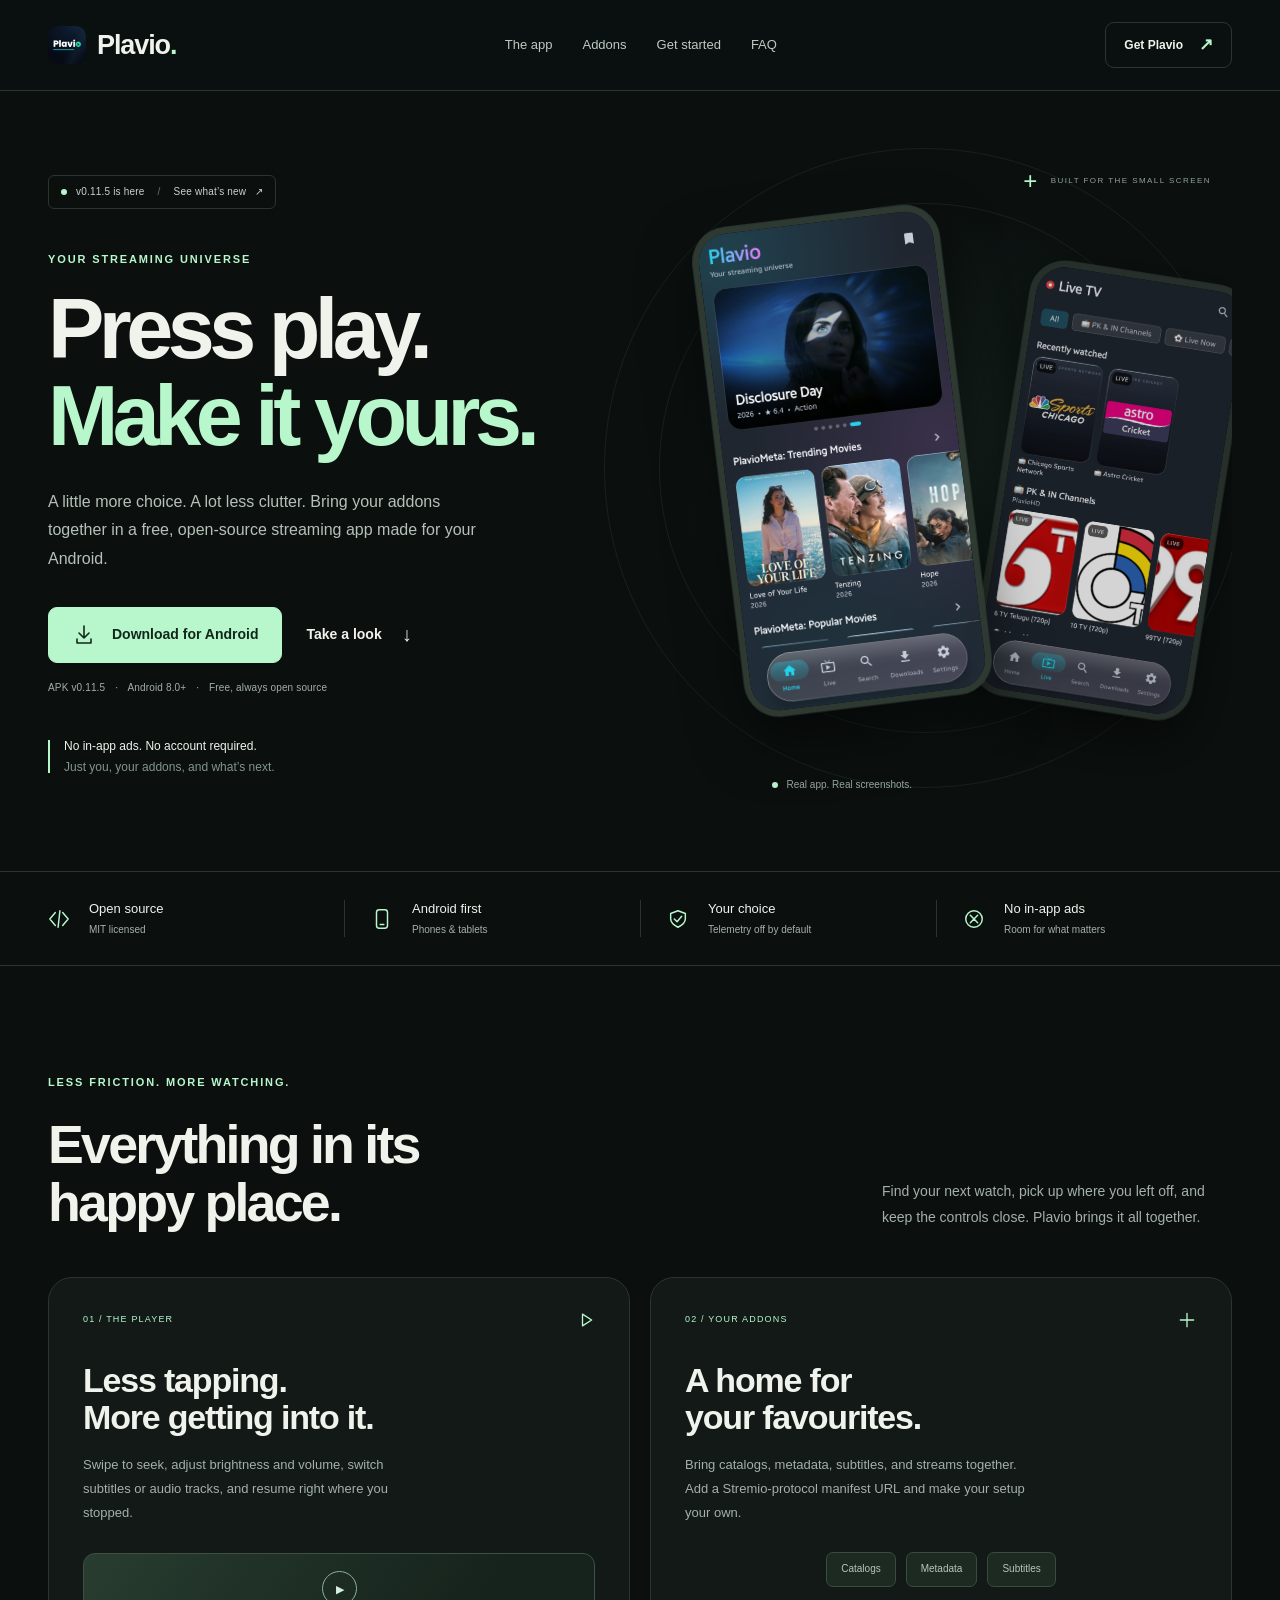
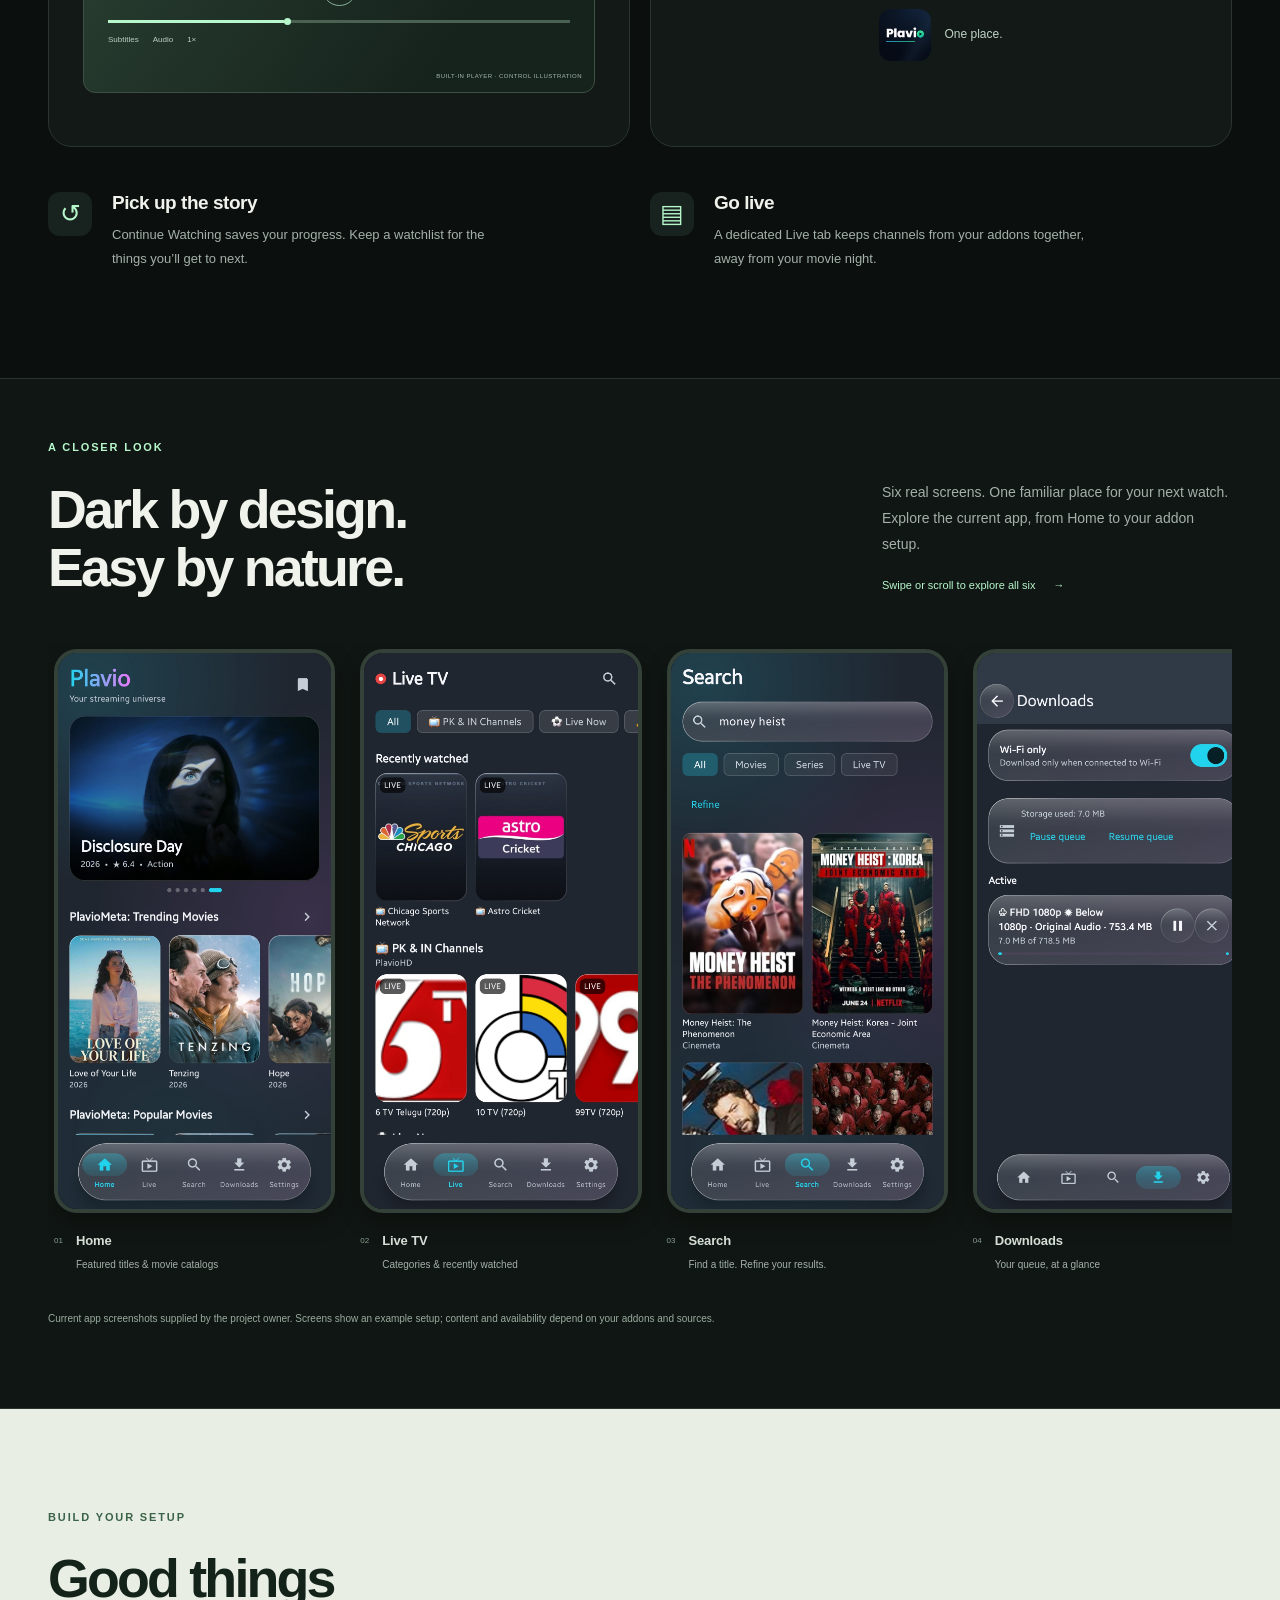
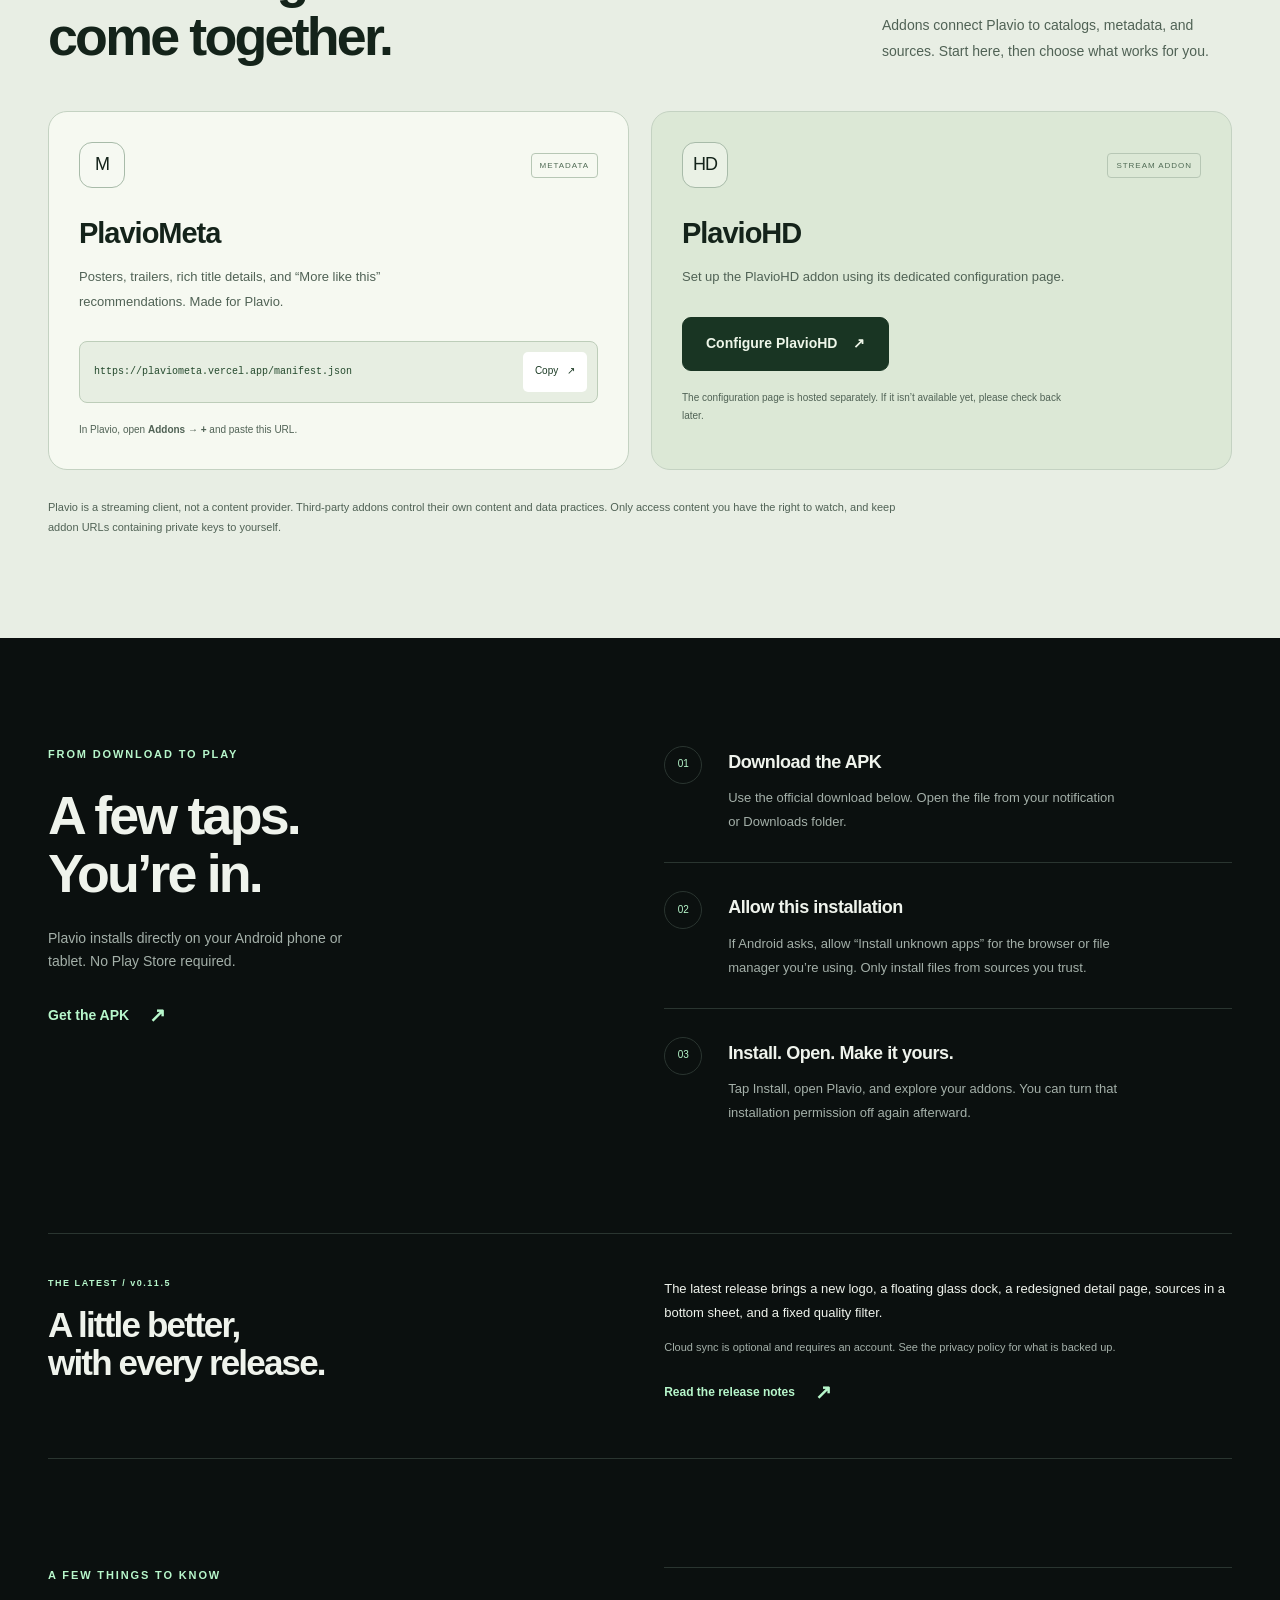
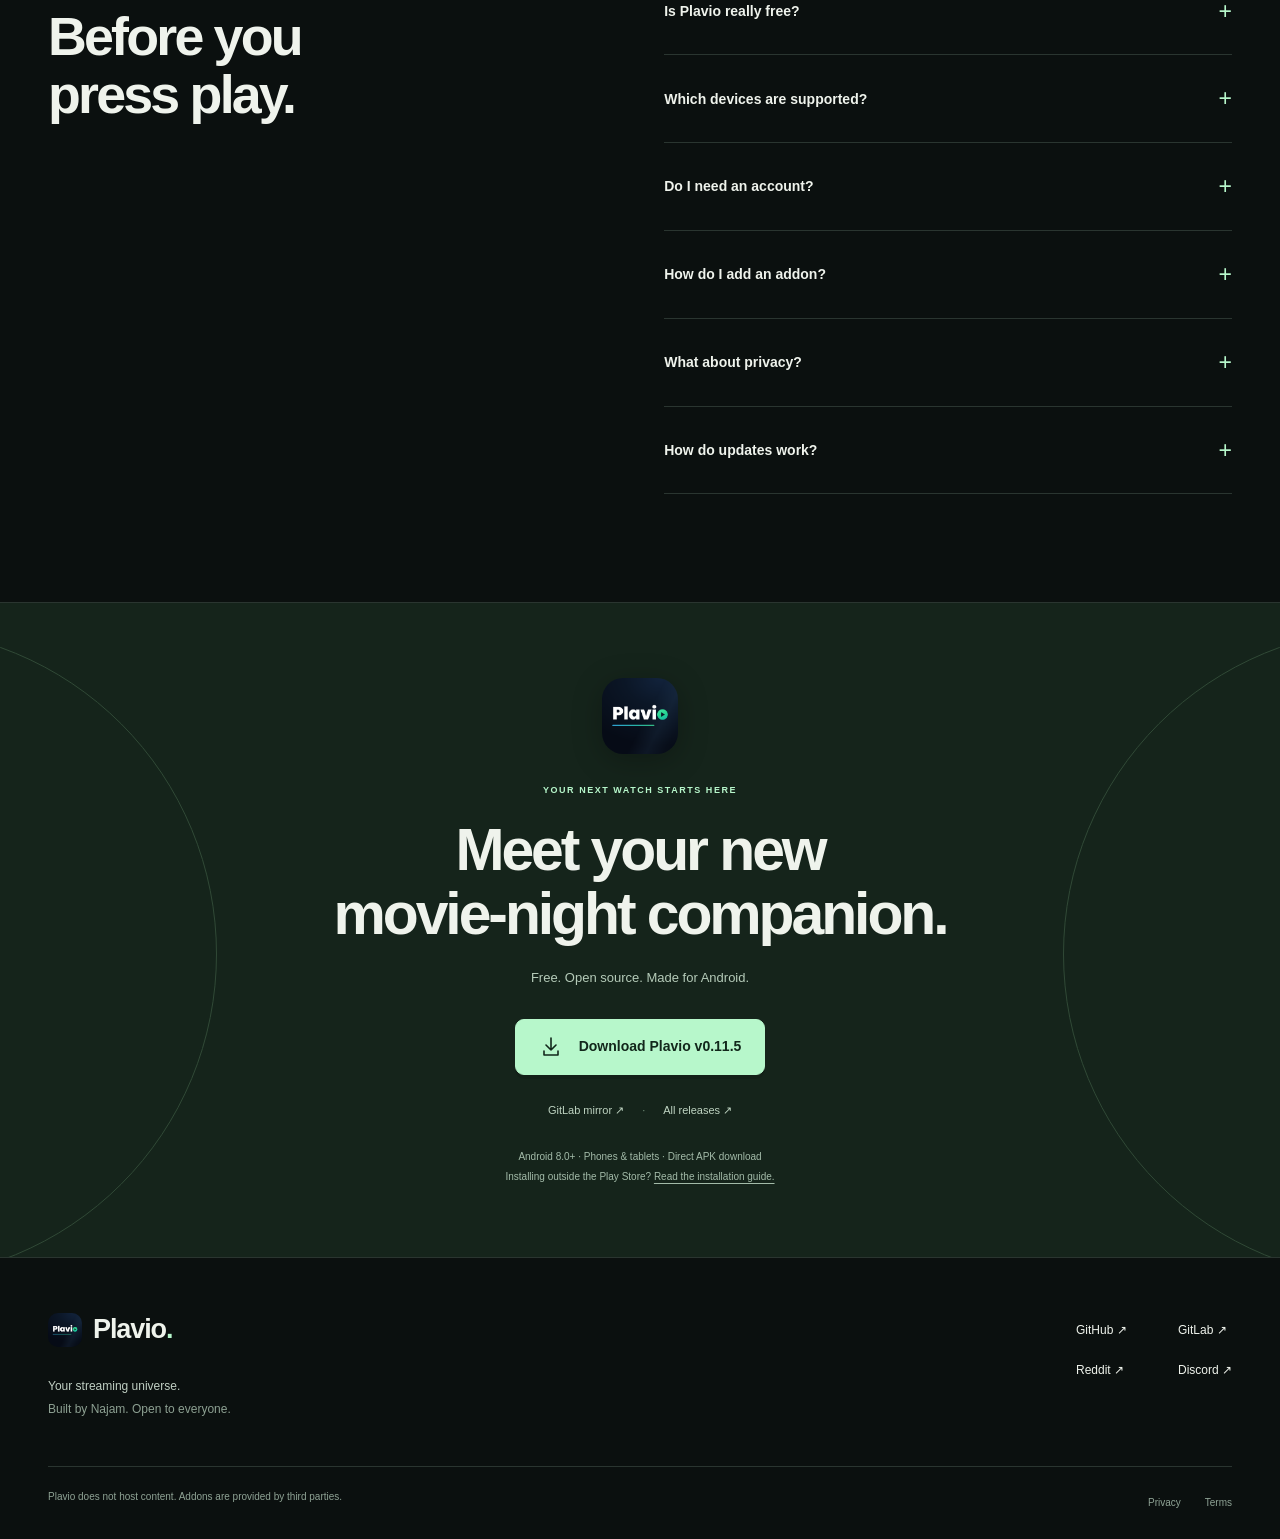
==== commit 9e88cdb7: "Cleanup: current screenshots, README refresh, site updated to v0.11.5" ====
--- a/site/index.html
+++ b/site/index.html
@@ -5,7 +5,7 @@
   <meta name="viewport" content="width=device-width, initial-scale=1">
   <meta name="theme-color" content="#0b100f">
   <title>Plavio — Your streaming universe, on Android</title>
-  <meta name="description" content="A free, open-source streaming client for Android phones and tablets. Bring your addons, enjoy the built-in player, and make Plavio yours. Download v0.11.4.">
+  <meta name="description" content="A free, open-source streaming client for Android phones and tablets. Bring your addons, enjoy the built-in player, and make Plavio yours. Download v0.11.5.">
   <link rel="canonical" href="https://plavio.site/">
   <link rel="icon" href="assets/favicon.png" type="image/png">
   <link rel="apple-touch-icon" href="assets/favicon.png">
@@ -18,7 +18,7 @@
   <meta property="og:url" content="https://plavio.site/">
   <meta property="og:image" content="https://plavio.site/assets/logo.png">
   <meta name="twitter:card" content="summary">
-  <script type="application/ld+json">{"@context":"https://schema.org","@type":"SoftwareApplication","name":"Plavio","applicationCategory":"MultimediaApplication","operatingSystem":"Android 8.0+","softwareVersion":"0.11.4","url":"https://plavio.site/","image":"https://plavio.site/assets/logo.png","downloadUrl":"https://github.com/kotlinsyd/Plavio/releases/download/v0.11.4/Plavio-v0.11.4.apk","offers":{"@type":"Offer","price":"0","priceCurrency":"USD"},"license":"https://github.com/kotlinsyd/Plavio/blob/main/LICENSE","description":"A free, open-source, mobile-only Android streaming client with addons and a built-in player."}</script>
+  <script type="application/ld+json">{"@context":"https://schema.org","@type":"SoftwareApplication","name":"Plavio","applicationCategory":"MultimediaApplication","operatingSystem":"Android 8.0+","softwareVersion":"0.11.5","url":"https://plavio.site/","image":"https://plavio.site/assets/logo.png","downloadUrl":"https://github.com/kotlinsyd/Plavio/releases/download/v0.11.5/Plavio-v0.11.5.apk","offers":{"@type":"Offer","price":"0","priceCurrency":"USD"},"license":"https://github.com/kotlinsyd/Plavio/blob/main/LICENSE","description":"A free, open-source, mobile-only Android streaming client with addons and a built-in player."}</script>
   <script src="app.js" defer></script>
 </head>
 <body>
@@ -33,12 +33,12 @@
   <main id="main">
     <section class="hero container" aria-labelledby="hero-title">
       <div class="hero-copy">
-        <a class="release-pill" href="https://github.com/kotlinsyd/Plavio/releases/tag/v0.11.4"><span class="status-dot" aria-hidden="true"></span> v0.11.4 is here <span class="pill-divider">/</span> See what’s new <span aria-hidden="true">↗</span></a>
+        <a class="release-pill" href="https://github.com/kotlinsyd/Plavio/releases/tag/v0.11.5"><span class="status-dot" aria-hidden="true"></span> v0.11.5 is here <span class="pill-divider">/</span> See what’s new <span aria-hidden="true">↗</span></a>
         <p class="eyebrow">YOUR STREAMING UNIVERSE</p>
         <h1 id="hero-title">Press play.<br><span>Make it yours.</span></h1>
         <p class="hero-description">A little more choice. A lot less clutter. Bring your addons together in a free, open-source streaming app made for your Android.</p>
-        <div class="hero-actions"><a class="button button-primary" href="https://github.com/kotlinsyd/Plavio/releases/download/v0.11.4/Plavio-v0.11.4.apk"><svg aria-hidden="true" viewBox="0 0 24 24"><path d="M12 3v12m-5-5 5 5 5-5M5 16v4h14v-4"/></svg> Download for Android</a><a class="text-link" href="#experience">Take a look <span aria-hidden="true">↓</span></a></div>
-        <p class="download-meta">APK v0.11.4 <span>·</span> Android 8.0+ <span>·</span> Free, always open source</p>
+        <div class="hero-actions"><a class="button button-primary" href="https://github.com/kotlinsyd/Plavio/releases/download/v0.11.5/Plavio-v0.11.5.apk"><svg aria-hidden="true" viewBox="0 0 24 24"><path d="M12 3v12m-5-5 5 5 5-5M5 16v4h14v-4"/></svg> Download for Android</a><a class="text-link" href="#experience">Take a look <span aria-hidden="true">↓</span></a></div>
+        <p class="download-meta">APK v0.11.5 <span>·</span> Android 8.0+ <span>·</span> Free, always open source</p>
         <div class="hero-note"><span class="note-line" aria-hidden="true"></span><p>No in-app ads. No account required.<br><span>Just you, your addons, and what’s next.</span></p></div>
       </div>
       <figure class="hero-visual">
@@ -79,7 +79,7 @@
       </div><p class="addons-disclaimer">Plavio is a streaming client, not a content provider. Third-party addons control their own content and data practices. Only access content you have the right to watch, and keep addon URLs containing private keys to yourself.</p>
     </div></section>
     <section class="section container install-section" id="install" aria-labelledby="install-title"><div class="install-intro"><p class="eyebrow">FROM DOWNLOAD TO PLAY</p><h2 id="install-title">A few taps.<br>You’re in.</h2><p>Plavio installs directly on your Android phone or tablet. No Play Store required.</p><a class="text-link" href="#download">Get the APK <span aria-hidden="true">↗</span></a></div><ol class="install-steps"><li><span class="step-number">01</span><div><h3>Download the APK</h3><p>Use the official download below. Open the file from your notification or Downloads folder.</p></div></li><li><span class="step-number">02</span><div><h3>Allow this installation</h3><p>If Android asks, allow “Install unknown apps” for the browser or file manager you’re using. Only install files from sources you trust.</p></div></li><li><span class="step-number">03</span><div><h3>Install. Open. Make it yours.</h3><p>Tap Install, open Plavio, and explore your addons. You can turn that installation permission off again afterward.</p></div></li></ol></section>
-    <section class="release-section container" aria-labelledby="release-title"><div><p class="eyebrow">THE LATEST / v0.11.4</p><h2 id="release-title">A little better,<br>with every release.</h2></div><div><p>The latest release brings account backup and sync, Live TV fixes, adaptive quality, a frosted-glass look, and a refreshed Sources screen.</p><p class="muted">Cloud sync is optional and requires an account. See the privacy policy for what is backed up.</p><a class="text-link" href="https://github.com/kotlinsyd/Plavio/releases/tag/v0.11.4">Read the release notes <span aria-hidden="true">↗</span></a></div></section>
+    <section class="release-section container" aria-labelledby="release-title"><div><p class="eyebrow">THE LATEST / v0.11.5</p><h2 id="release-title">A little better,<br>with every release.</h2></div><div><p>The latest release brings a new logo, a floating glass dock, a redesigned detail page, sources in a bottom sheet, and a fixed quality filter.</p><p class="muted">Cloud sync is optional and requires an account. See the privacy policy for what is backed up.</p><a class="text-link" href="https://github.com/kotlinsyd/Plavio/releases/tag/v0.11.5">Read the release notes <span aria-hidden="true">↗</span></a></div></section>
     <section class="section container faq-section" id="faq" aria-labelledby="faq-title"><div><p class="eyebrow">A FEW THINGS TO KNOW</p><h2 id="faq-title">Before you<br>press play.</h2></div><div class="faq-list">
       <details><summary>Is Plavio really free?<span aria-hidden="true">+</span></summary><div class="faq-answer"><p>Yes. Plavio is free and open source under the MIT license, with no in-app ads. Third-party addons and services have their own terms and may have separate requirements.</p></div></details>
       <details><summary>Which devices are supported?<span aria-hidden="true">+</span></summary><div class="faq-answer"><p>Android phones and tablets running Android 8.0 or newer. Plavio is mobile-only; the Android TV app has been discontinued. This download is not an iOS, desktop, or TV app.</p></div></details>
@@ -88,7 +88,7 @@
       <details><summary>What about privacy?<span aria-hidden="true">+</span></summary><div class="faq-answer"><p>Optional telemetry is off by default. The app still makes network requests to addon, metadata, update, and other providers. Those services have their own data practices. This website has no analytics scripts or embedded third-party media. Read the <a href="privacy.html">full Privacy Policy</a>.</p></div></details>
       <details><summary>How do updates work?<span aria-hidden="true">+</span></summary><div class="faq-answer"><p>Plavio can check for a new version and offer to install it. Android may ask you to approve the installation. Automatic checks can be disabled in <strong>Settings → About</strong>, and official APKs are also available on <a href="https://github.com/kotlinsyd/Plavio/releases">GitHub Releases</a>.</p></div></details>
     </div></section>
-    <section class="download-section" id="download" aria-labelledby="download-title"><div class="container download-inner"><img src="assets/logo.png" alt="" width="76" height="76" loading="lazy"><p class="eyebrow">YOUR NEXT WATCH STARTS HERE</p><h2 id="download-title">Meet your new<br>movie-night companion.</h2><p>Free. Open source. Made for Android.</p><a class="button button-primary" href="https://github.com/kotlinsyd/Plavio/releases/download/v0.11.4/Plavio-v0.11.4.apk"><svg aria-hidden="true" viewBox="0 0 24 24"><path d="M12 3v12m-5-5 5 5 5-5M5 16v4h14v-4"/></svg> Download Plavio v0.11.4</a><div class="download-alternatives"><a href="https://gitlab.com/api/v4/projects/87396069/packages/generic/plavio/0.11.4/Plavio-v0.11.4.apk">GitLab mirror <span aria-hidden="true">↗</span></a><span aria-hidden="true">·</span><a href="https://github.com/kotlinsyd/Plavio/releases">All releases <span aria-hidden="true">↗</span></a></div><p class="download-note">Android 8.0+ · Phones & tablets · Direct APK download<br>Installing outside the Play Store? <a href="#install">Read the installation guide.</a></p></div></section>
+    <section class="download-section" id="download" aria-labelledby="download-title"><div class="container download-inner"><img src="assets/logo.png" alt="" width="76" height="76" loading="lazy"><p class="eyebrow">YOUR NEXT WATCH STARTS HERE</p><h2 id="download-title">Meet your new<br>movie-night companion.</h2><p>Free. Open source. Made for Android.</p><a class="button button-primary" href="https://github.com/kotlinsyd/Plavio/releases/download/v0.11.5/Plavio-v0.11.5.apk"><svg aria-hidden="true" viewBox="0 0 24 24"><path d="M12 3v12m-5-5 5 5 5-5M5 16v4h14v-4"/></svg> Download Plavio v0.11.5</a><div class="download-alternatives"><a href="https://gitlab.com/api/v4/projects/87396069/packages/generic/plavio/0.11.5/Plavio-v0.11.5.apk">GitLab mirror <span aria-hidden="true">↗</span></a><span aria-hidden="true">·</span><a href="https://github.com/kotlinsyd/Plavio/releases">All releases <span aria-hidden="true">↗</span></a></div><p class="download-note">Android 8.0+ · Phones & tablets · Direct APK download<br>Installing outside the Play Store? <a href="#install">Read the installation guide.</a></p></div></section>
   </main>
   <footer class="site-footer container"><div class="footer-top"><div><a class="brand" href="index.html"><img src="assets/logo.png" width="34" height="34" alt=""><span>Plavio<span class="brand-dot">.</span></span></a><p>Your streaming universe.<br><span>Built by Najam. Open to everyone.</span></p></div><nav aria-label="Project and community"><a href="https://github.com/kotlinsyd/Plavio">GitHub ↗</a><a href="https://gitlab.com/KotlinJS5/plavio">GitLab ↗</a><a href="https://www.reddit.com/r/Plavio/">Reddit ↗</a><a href="https://discord.gg/pbNwJKU3p">Discord ↗</a></nav></div><div class="footer-bottom"><p>Plavio does not host content. Addons are provided by third parties.</p><nav aria-label="Legal"><a href="privacy.html">Privacy</a><a href="terms.html">Terms</a></nav></div></footer>
   <div id="copy-status" class="toast" role="status" aria-live="polite"></div>
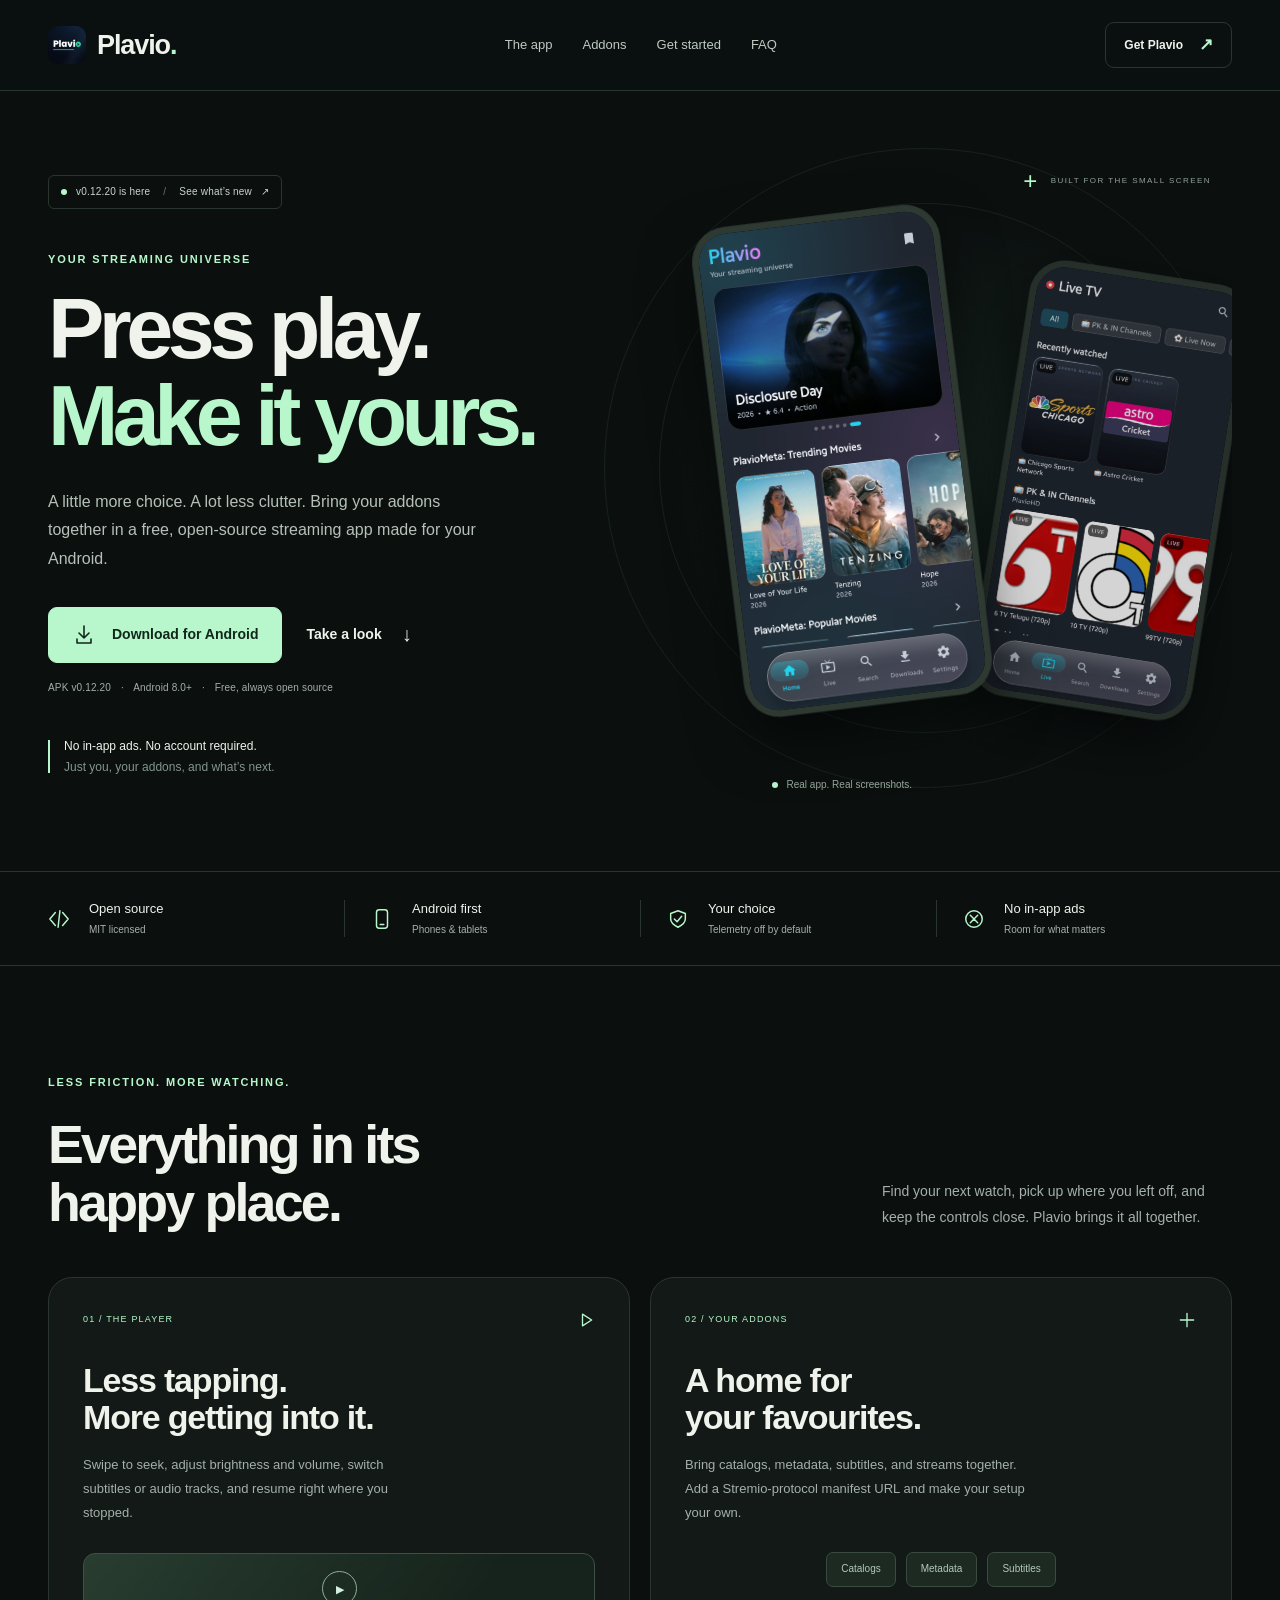
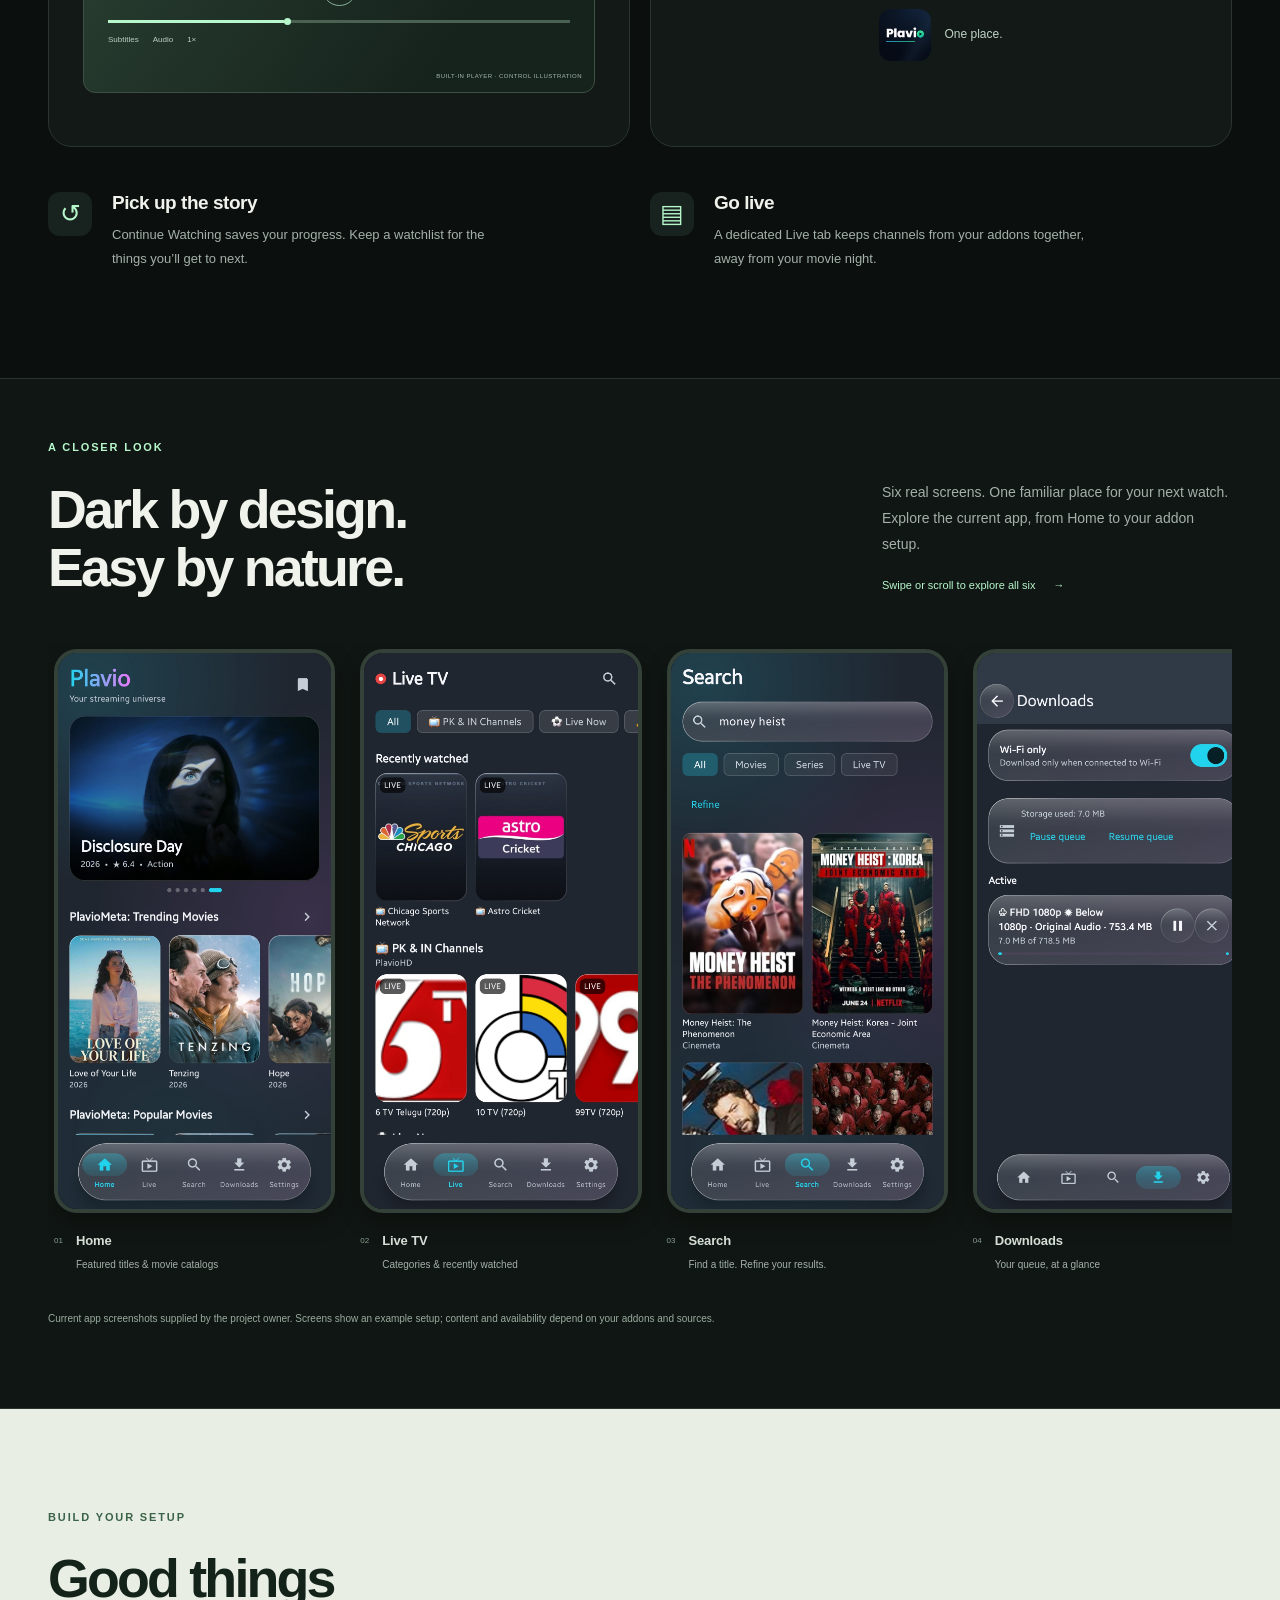
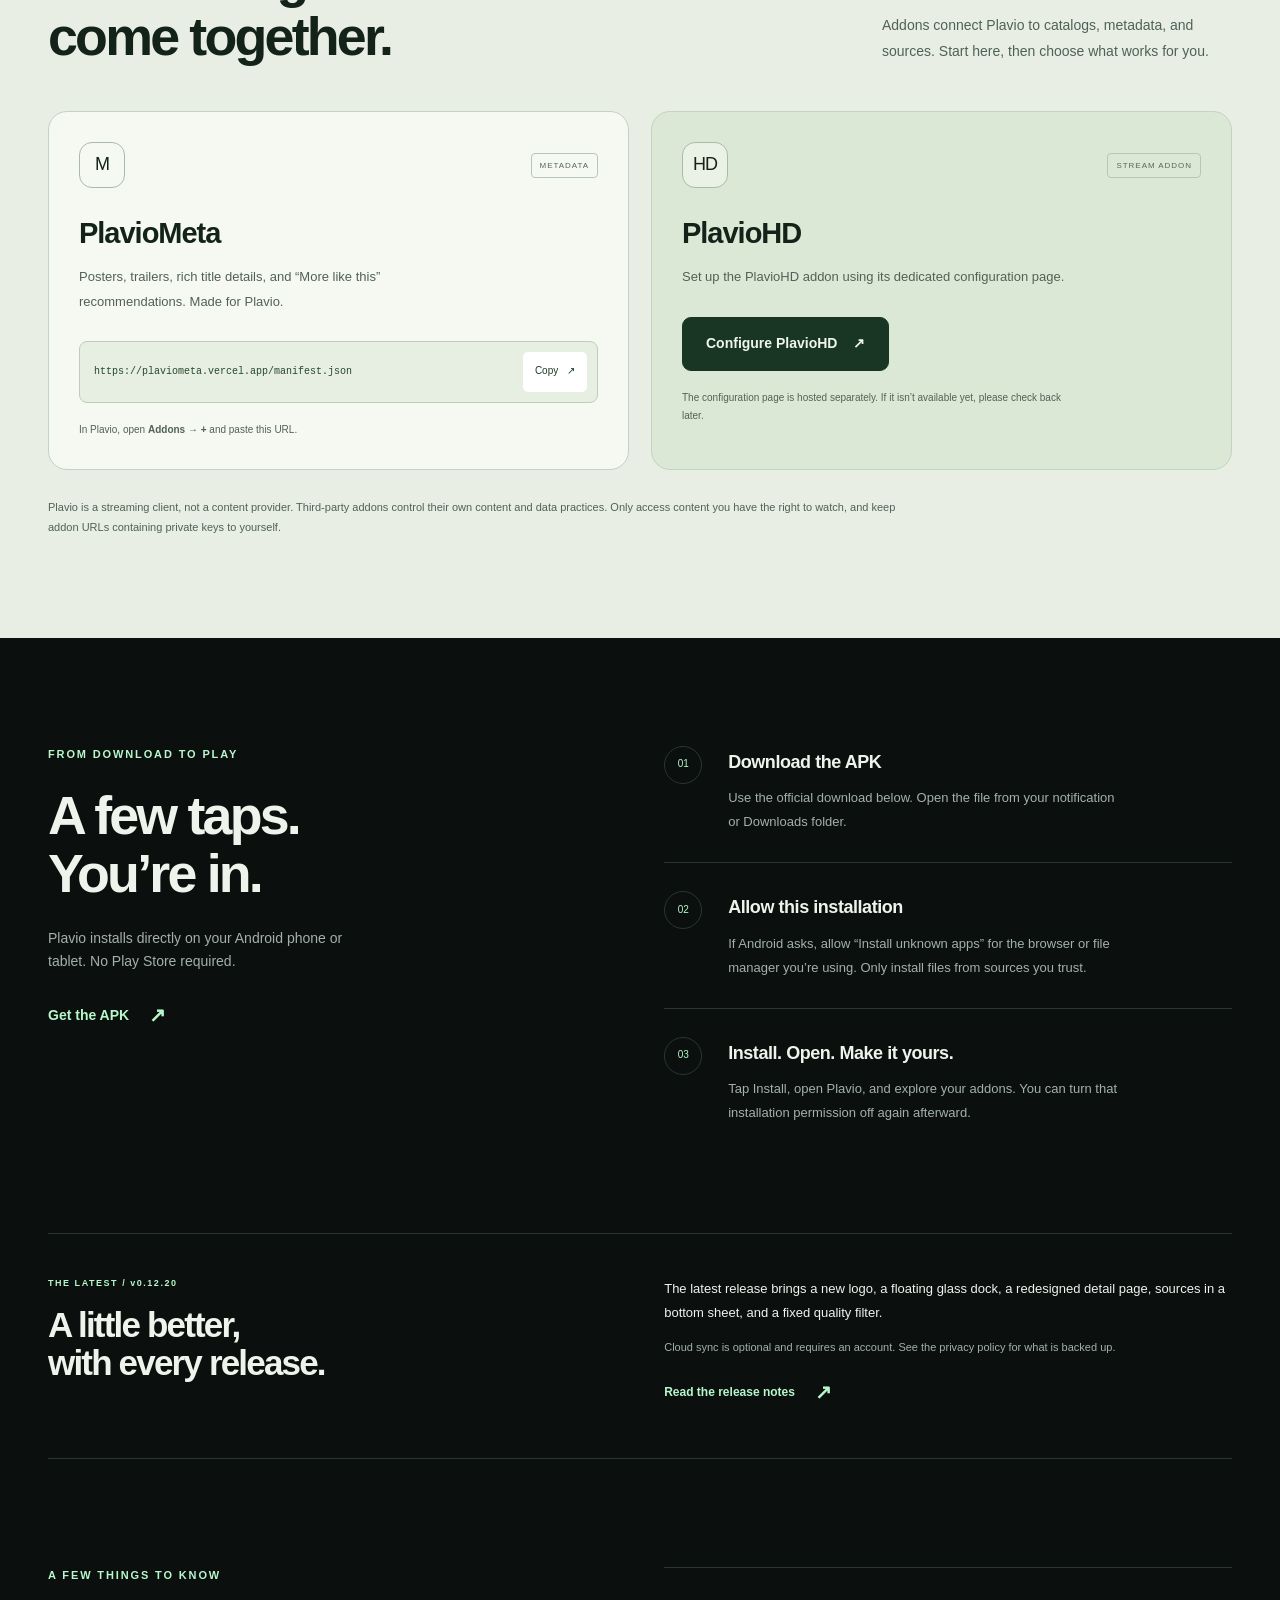
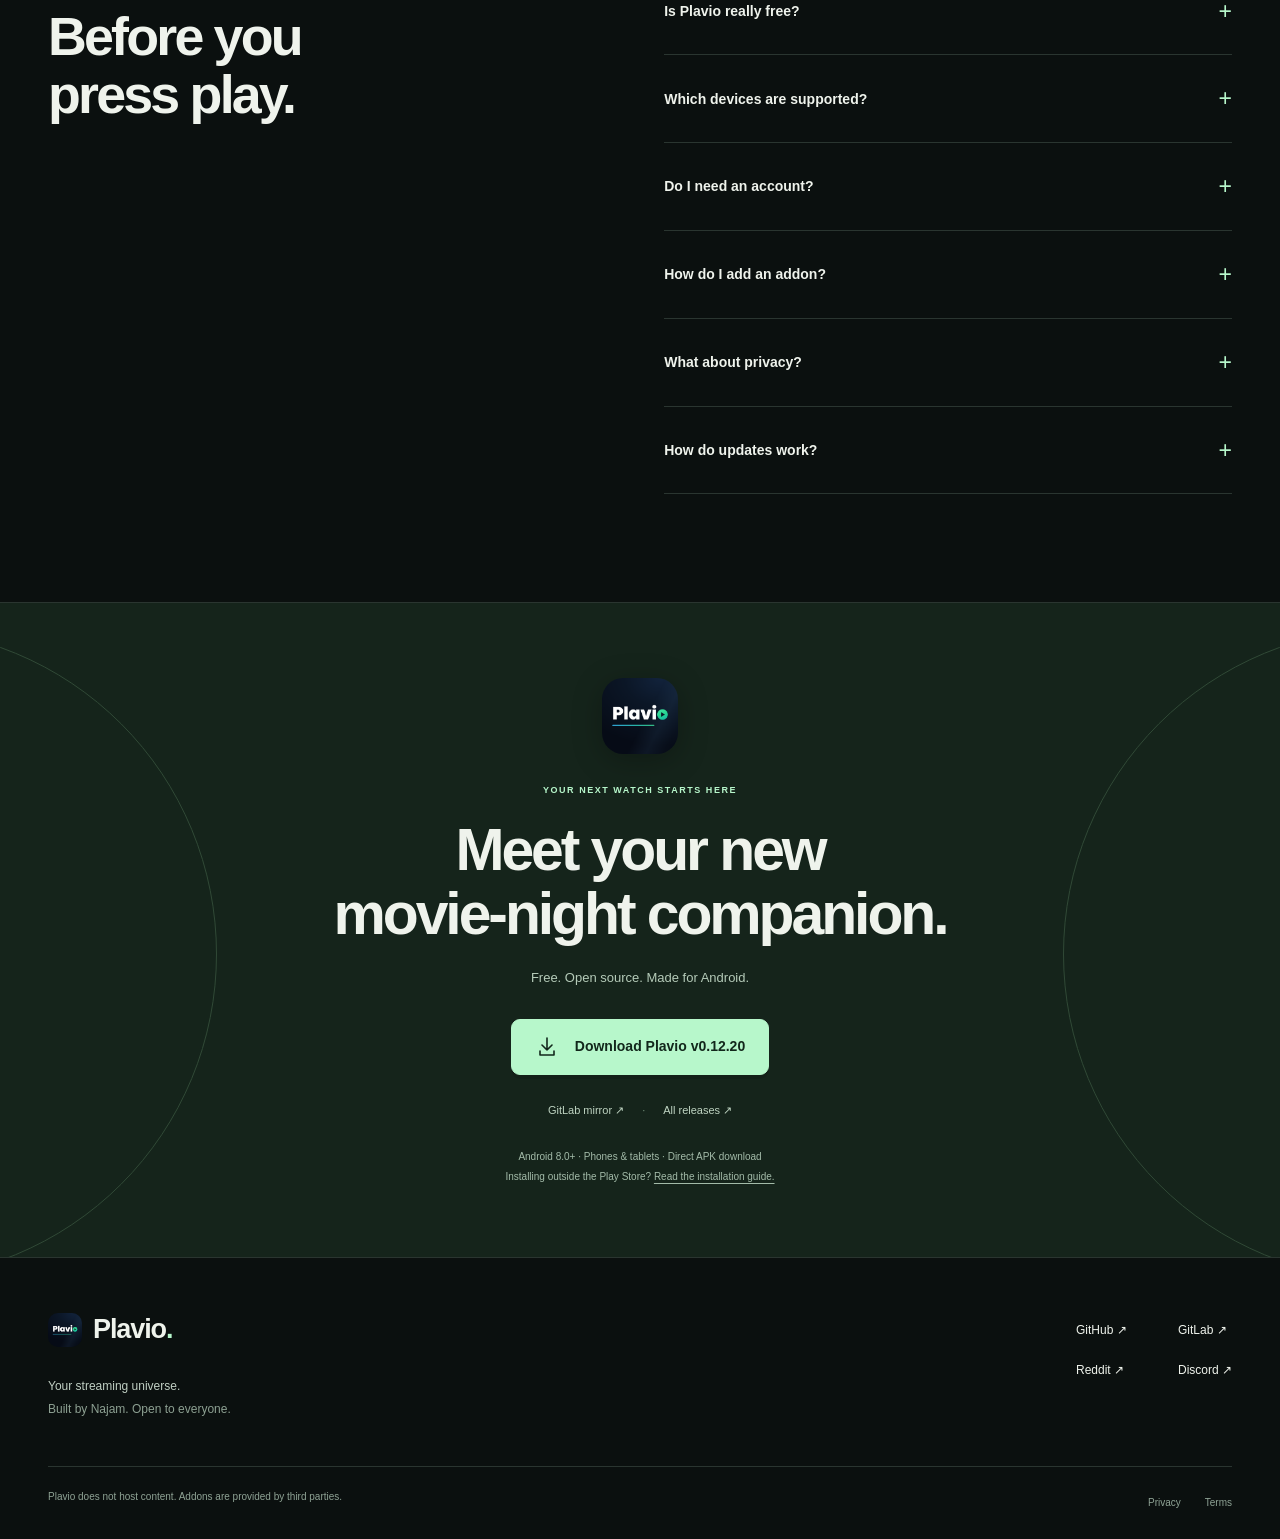
==== commit 620205c0: "Plavio v0.12.20 New splash animation, frosted-glass dock with no black strip at the bottom, sharper " ====
--- a/site/index.html
+++ b/site/index.html
@@ -5,7 +5,7 @@
   <meta name="viewport" content="width=device-width, initial-scale=1">
   <meta name="theme-color" content="#0b100f">
   <title>Plavio — Your streaming universe, on Android</title>
-  <meta name="description" content="A free, open-source streaming client for Android phones and tablets. Bring your addons, enjoy the built-in player, and make Plavio yours. Download v0.11.5.">
+  <meta name="description" content="A free, open-source streaming client for Android phones and tablets. Bring your addons, enjoy the built-in player, and make Plavio yours. Download v0.12.20.">
   <link rel="canonical" href="https://plavio.site/">
   <link rel="icon" href="assets/favicon.png" type="image/png">
   <link rel="apple-touch-icon" href="assets/favicon.png">
@@ -18,7 +18,7 @@
   <meta property="og:url" content="https://plavio.site/">
   <meta property="og:image" content="https://plavio.site/assets/logo.png">
   <meta name="twitter:card" content="summary">
-  <script type="application/ld+json">{"@context":"https://schema.org","@type":"SoftwareApplication","name":"Plavio","applicationCategory":"MultimediaApplication","operatingSystem":"Android 8.0+","softwareVersion":"0.11.5","url":"https://plavio.site/","image":"https://plavio.site/assets/logo.png","downloadUrl":"https://github.com/kotlinsyd/Plavio/releases/download/v0.11.5/Plavio-v0.11.5.apk","offers":{"@type":"Offer","price":"0","priceCurrency":"USD"},"license":"https://github.com/kotlinsyd/Plavio/blob/main/LICENSE","description":"A free, open-source, mobile-only Android streaming client with addons and a built-in player."}</script>
+  <script type="application/ld+json">{"@context":"https://schema.org","@type":"SoftwareApplication","name":"Plavio","applicationCategory":"MultimediaApplication","operatingSystem":"Android 8.0+","softwareVersion":"0.12.20","url":"https://plavio.site/","image":"https://plavio.site/assets/logo.png","downloadUrl":"https://github.com/kotlinsyd/Plavio/releases/download/v0.12.20/Plavio-v0.12.20.apk","offers":{"@type":"Offer","price":"0","priceCurrency":"USD"},"license":"https://github.com/kotlinsyd/Plavio/blob/main/LICENSE","description":"A free, open-source, mobile-only Android streaming client with addons and a built-in player."}</script>
   <script src="app.js" defer></script>
 </head>
 <body>
@@ -33,12 +33,12 @@
   <main id="main">
     <section class="hero container" aria-labelledby="hero-title">
       <div class="hero-copy">
-        <a class="release-pill" href="https://github.com/kotlinsyd/Plavio/releases/tag/v0.11.5"><span class="status-dot" aria-hidden="true"></span> v0.11.5 is here <span class="pill-divider">/</span> See what’s new <span aria-hidden="true">↗</span></a>
+        <a class="release-pill" href="https://github.com/kotlinsyd/Plavio/releases/tag/v0.12.20"><span class="status-dot" aria-hidden="true"></span> v0.12.20 is here <span class="pill-divider">/</span> See what’s new <span aria-hidden="true">↗</span></a>
         <p class="eyebrow">YOUR STREAMING UNIVERSE</p>
         <h1 id="hero-title">Press play.<br><span>Make it yours.</span></h1>
         <p class="hero-description">A little more choice. A lot less clutter. Bring your addons together in a free, open-source streaming app made for your Android.</p>
-        <div class="hero-actions"><a class="button button-primary" href="https://github.com/kotlinsyd/Plavio/releases/download/v0.11.5/Plavio-v0.11.5.apk"><svg aria-hidden="true" viewBox="0 0 24 24"><path d="M12 3v12m-5-5 5 5 5-5M5 16v4h14v-4"/></svg> Download for Android</a><a class="text-link" href="#experience">Take a look <span aria-hidden="true">↓</span></a></div>
-        <p class="download-meta">APK v0.11.5 <span>·</span> Android 8.0+ <span>·</span> Free, always open source</p>
+        <div class="hero-actions"><a class="button button-primary" href="https://github.com/kotlinsyd/Plavio/releases/download/v0.12.20/Plavio-v0.12.20.apk"><svg aria-hidden="true" viewBox="0 0 24 24"><path d="M12 3v12m-5-5 5 5 5-5M5 16v4h14v-4"/></svg> Download for Android</a><a class="text-link" href="#experience">Take a look <span aria-hidden="true">↓</span></a></div>
+        <p class="download-meta">APK v0.12.20 <span>·</span> Android 8.0+ <span>·</span> Free, always open source</p>
         <div class="hero-note"><span class="note-line" aria-hidden="true"></span><p>No in-app ads. No account required.<br><span>Just you, your addons, and what’s next.</span></p></div>
       </div>
       <figure class="hero-visual">
@@ -79,7 +79,7 @@
       </div><p class="addons-disclaimer">Plavio is a streaming client, not a content provider. Third-party addons control their own content and data practices. Only access content you have the right to watch, and keep addon URLs containing private keys to yourself.</p>
     </div></section>
     <section class="section container install-section" id="install" aria-labelledby="install-title"><div class="install-intro"><p class="eyebrow">FROM DOWNLOAD TO PLAY</p><h2 id="install-title">A few taps.<br>You’re in.</h2><p>Plavio installs directly on your Android phone or tablet. No Play Store required.</p><a class="text-link" href="#download">Get the APK <span aria-hidden="true">↗</span></a></div><ol class="install-steps"><li><span class="step-number">01</span><div><h3>Download the APK</h3><p>Use the official download below. Open the file from your notification or Downloads folder.</p></div></li><li><span class="step-number">02</span><div><h3>Allow this installation</h3><p>If Android asks, allow “Install unknown apps” for the browser or file manager you’re using. Only install files from sources you trust.</p></div></li><li><span class="step-number">03</span><div><h3>Install. Open. Make it yours.</h3><p>Tap Install, open Plavio, and explore your addons. You can turn that installation permission off again afterward.</p></div></li></ol></section>
-    <section class="release-section container" aria-labelledby="release-title"><div><p class="eyebrow">THE LATEST / v0.11.5</p><h2 id="release-title">A little better,<br>with every release.</h2></div><div><p>The latest release brings a new logo, a floating glass dock, a redesigned detail page, sources in a bottom sheet, and a fixed quality filter.</p><p class="muted">Cloud sync is optional and requires an account. See the privacy policy for what is backed up.</p><a class="text-link" href="https://github.com/kotlinsyd/Plavio/releases/tag/v0.11.5">Read the release notes <span aria-hidden="true">↗</span></a></div></section>
+    <section class="release-section container" aria-labelledby="release-title"><div><p class="eyebrow">THE LATEST / v0.12.20</p><h2 id="release-title">A little better,<br>with every release.</h2></div><div><p>The latest release brings a new logo, a floating glass dock, a redesigned detail page, sources in a bottom sheet, and a fixed quality filter.</p><p class="muted">Cloud sync is optional and requires an account. See the privacy policy for what is backed up.</p><a class="text-link" href="https://github.com/kotlinsyd/Plavio/releases/tag/v0.12.20">Read the release notes <span aria-hidden="true">↗</span></a></div></section>
     <section class="section container faq-section" id="faq" aria-labelledby="faq-title"><div><p class="eyebrow">A FEW THINGS TO KNOW</p><h2 id="faq-title">Before you<br>press play.</h2></div><div class="faq-list">
       <details><summary>Is Plavio really free?<span aria-hidden="true">+</span></summary><div class="faq-answer"><p>Yes. Plavio is free and open source under the MIT license, with no in-app ads. Third-party addons and services have their own terms and may have separate requirements.</p></div></details>
       <details><summary>Which devices are supported?<span aria-hidden="true">+</span></summary><div class="faq-answer"><p>Android phones and tablets running Android 8.0 or newer. Plavio is mobile-only; the Android TV app has been discontinued. This download is not an iOS, desktop, or TV app.</p></div></details>
@@ -88,7 +88,7 @@
       <details><summary>What about privacy?<span aria-hidden="true">+</span></summary><div class="faq-answer"><p>Optional telemetry is off by default. The app still makes network requests to addon, metadata, update, and other providers. Those services have their own data practices. This website has no analytics scripts or embedded third-party media. Read the <a href="privacy.html">full Privacy Policy</a>.</p></div></details>
       <details><summary>How do updates work?<span aria-hidden="true">+</span></summary><div class="faq-answer"><p>Plavio can check for a new version and offer to install it. Android may ask you to approve the installation. Automatic checks can be disabled in <strong>Settings → About</strong>, and official APKs are also available on <a href="https://github.com/kotlinsyd/Plavio/releases">GitHub Releases</a>.</p></div></details>
     </div></section>
-    <section class="download-section" id="download" aria-labelledby="download-title"><div class="container download-inner"><img src="assets/logo.png" alt="" width="76" height="76" loading="lazy"><p class="eyebrow">YOUR NEXT WATCH STARTS HERE</p><h2 id="download-title">Meet your new<br>movie-night companion.</h2><p>Free. Open source. Made for Android.</p><a class="button button-primary" href="https://github.com/kotlinsyd/Plavio/releases/download/v0.11.5/Plavio-v0.11.5.apk"><svg aria-hidden="true" viewBox="0 0 24 24"><path d="M12 3v12m-5-5 5 5 5-5M5 16v4h14v-4"/></svg> Download Plavio v0.11.5</a><div class="download-alternatives"><a href="https://gitlab.com/api/v4/projects/87396069/packages/generic/plavio/0.11.5/Plavio-v0.11.5.apk">GitLab mirror <span aria-hidden="true">↗</span></a><span aria-hidden="true">·</span><a href="https://github.com/kotlinsyd/Plavio/releases">All releases <span aria-hidden="true">↗</span></a></div><p class="download-note">Android 8.0+ · Phones & tablets · Direct APK download<br>Installing outside the Play Store? <a href="#install">Read the installation guide.</a></p></div></section>
+    <section class="download-section" id="download" aria-labelledby="download-title"><div class="container download-inner"><img src="assets/logo.png" alt="" width="76" height="76" loading="lazy"><p class="eyebrow">YOUR NEXT WATCH STARTS HERE</p><h2 id="download-title">Meet your new<br>movie-night companion.</h2><p>Free. Open source. Made for Android.</p><a class="button button-primary" href="https://github.com/kotlinsyd/Plavio/releases/download/v0.12.20/Plavio-v0.12.20.apk"><svg aria-hidden="true" viewBox="0 0 24 24"><path d="M12 3v12m-5-5 5 5 5-5M5 16v4h14v-4"/></svg> Download Plavio v0.12.20</a><div class="download-alternatives"><a href="https://gitlab.com/api/v4/projects/87396069/packages/generic/plavio/0.12.20/Plavio-v0.12.20.apk">GitLab mirror <span aria-hidden="true">↗</span></a><span aria-hidden="true">·</span><a href="https://github.com/kotlinsyd/Plavio/releases">All releases <span aria-hidden="true">↗</span></a></div><p class="download-note">Android 8.0+ · Phones & tablets · Direct APK download<br>Installing outside the Play Store? <a href="#install">Read the installation guide.</a></p></div></section>
   </main>
   <footer class="site-footer container"><div class="footer-top"><div><a class="brand" href="index.html"><img src="assets/logo.png" width="34" height="34" alt=""><span>Plavio<span class="brand-dot">.</span></span></a><p>Your streaming universe.<br><span>Built by Najam. Open to everyone.</span></p></div><nav aria-label="Project and community"><a href="https://github.com/kotlinsyd/Plavio">GitHub ↗</a><a href="https://gitlab.com/KotlinJS5/plavio">GitLab ↗</a><a href="https://www.reddit.com/r/Plavio/">Reddit ↗</a><a href="https://discord.gg/pbNwJKU3p">Discord ↗</a></nav></div><div class="footer-bottom"><p>Plavio does not host content. Addons are provided by third parties.</p><nav aria-label="Legal"><a href="privacy.html">Privacy</a><a href="terms.html">Terms</a></nav></div></footer>
   <div id="copy-status" class="toast" role="status" aria-live="polite"></div>
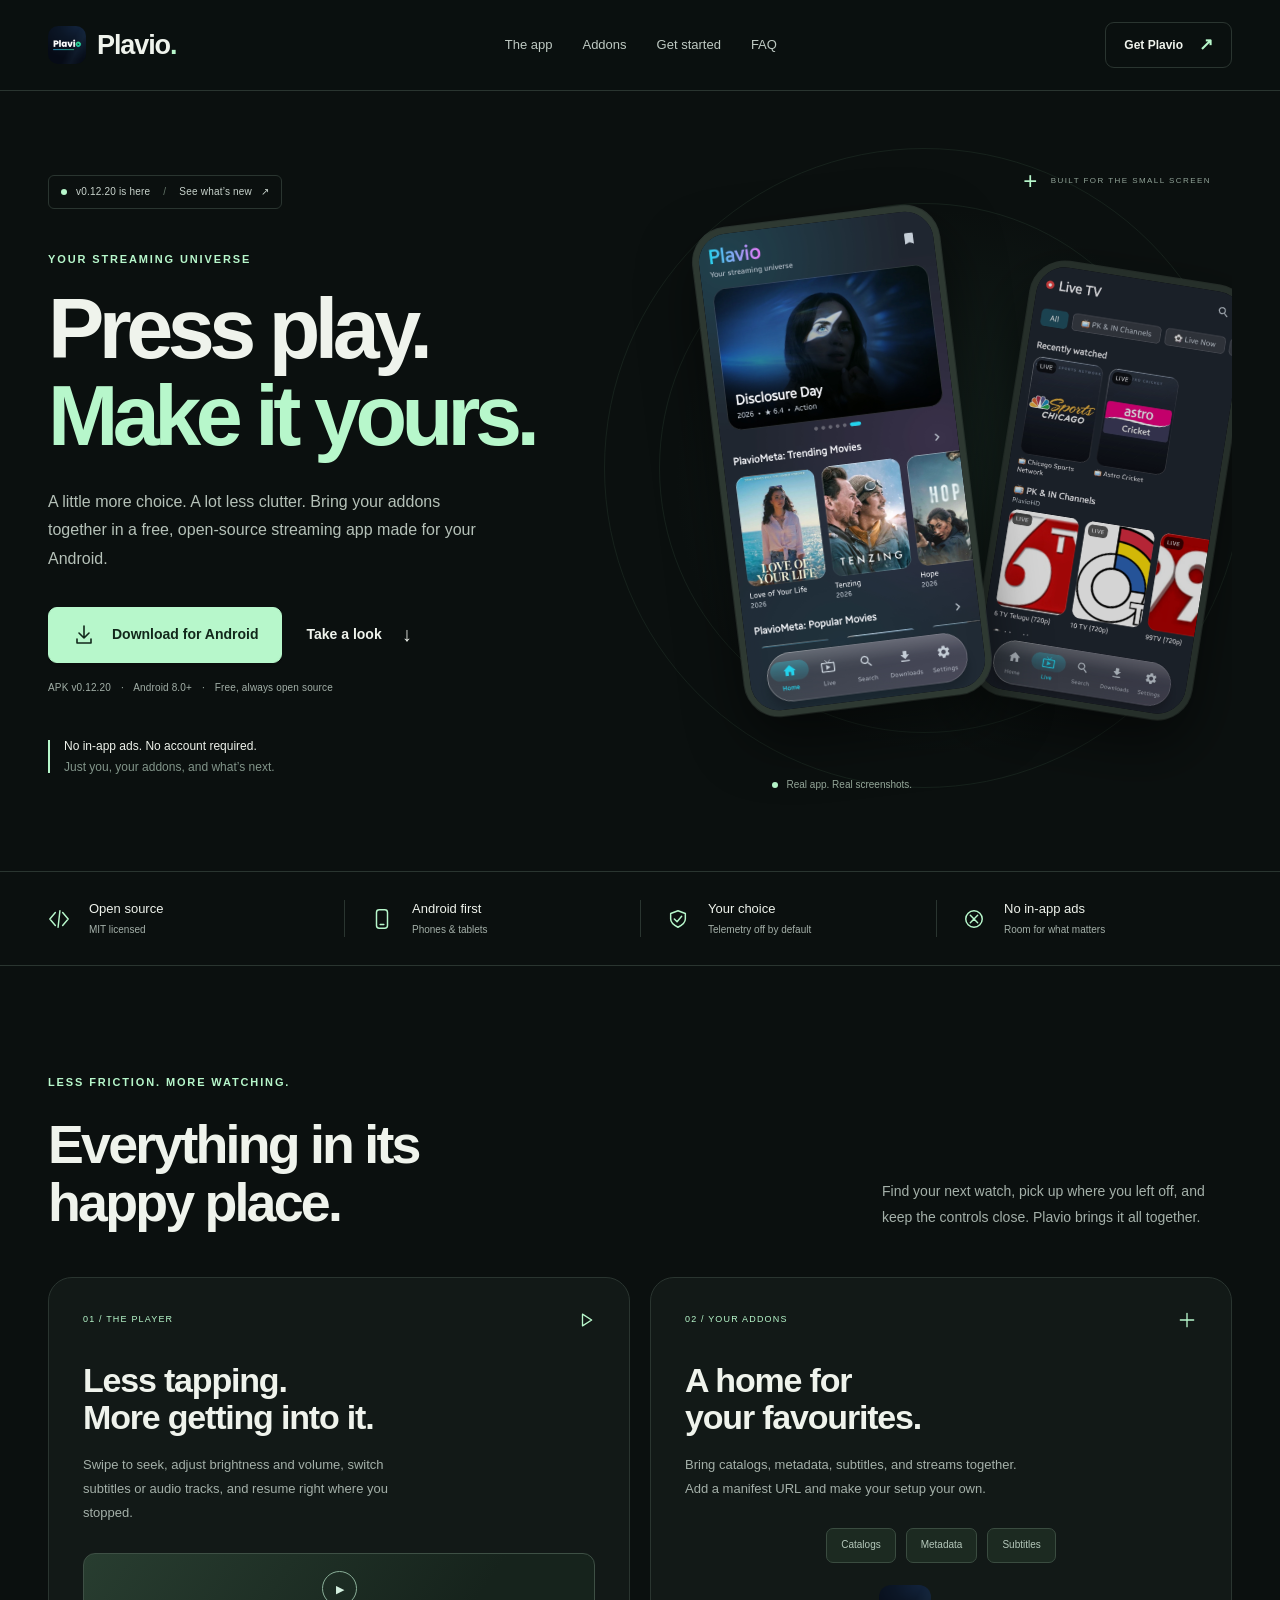
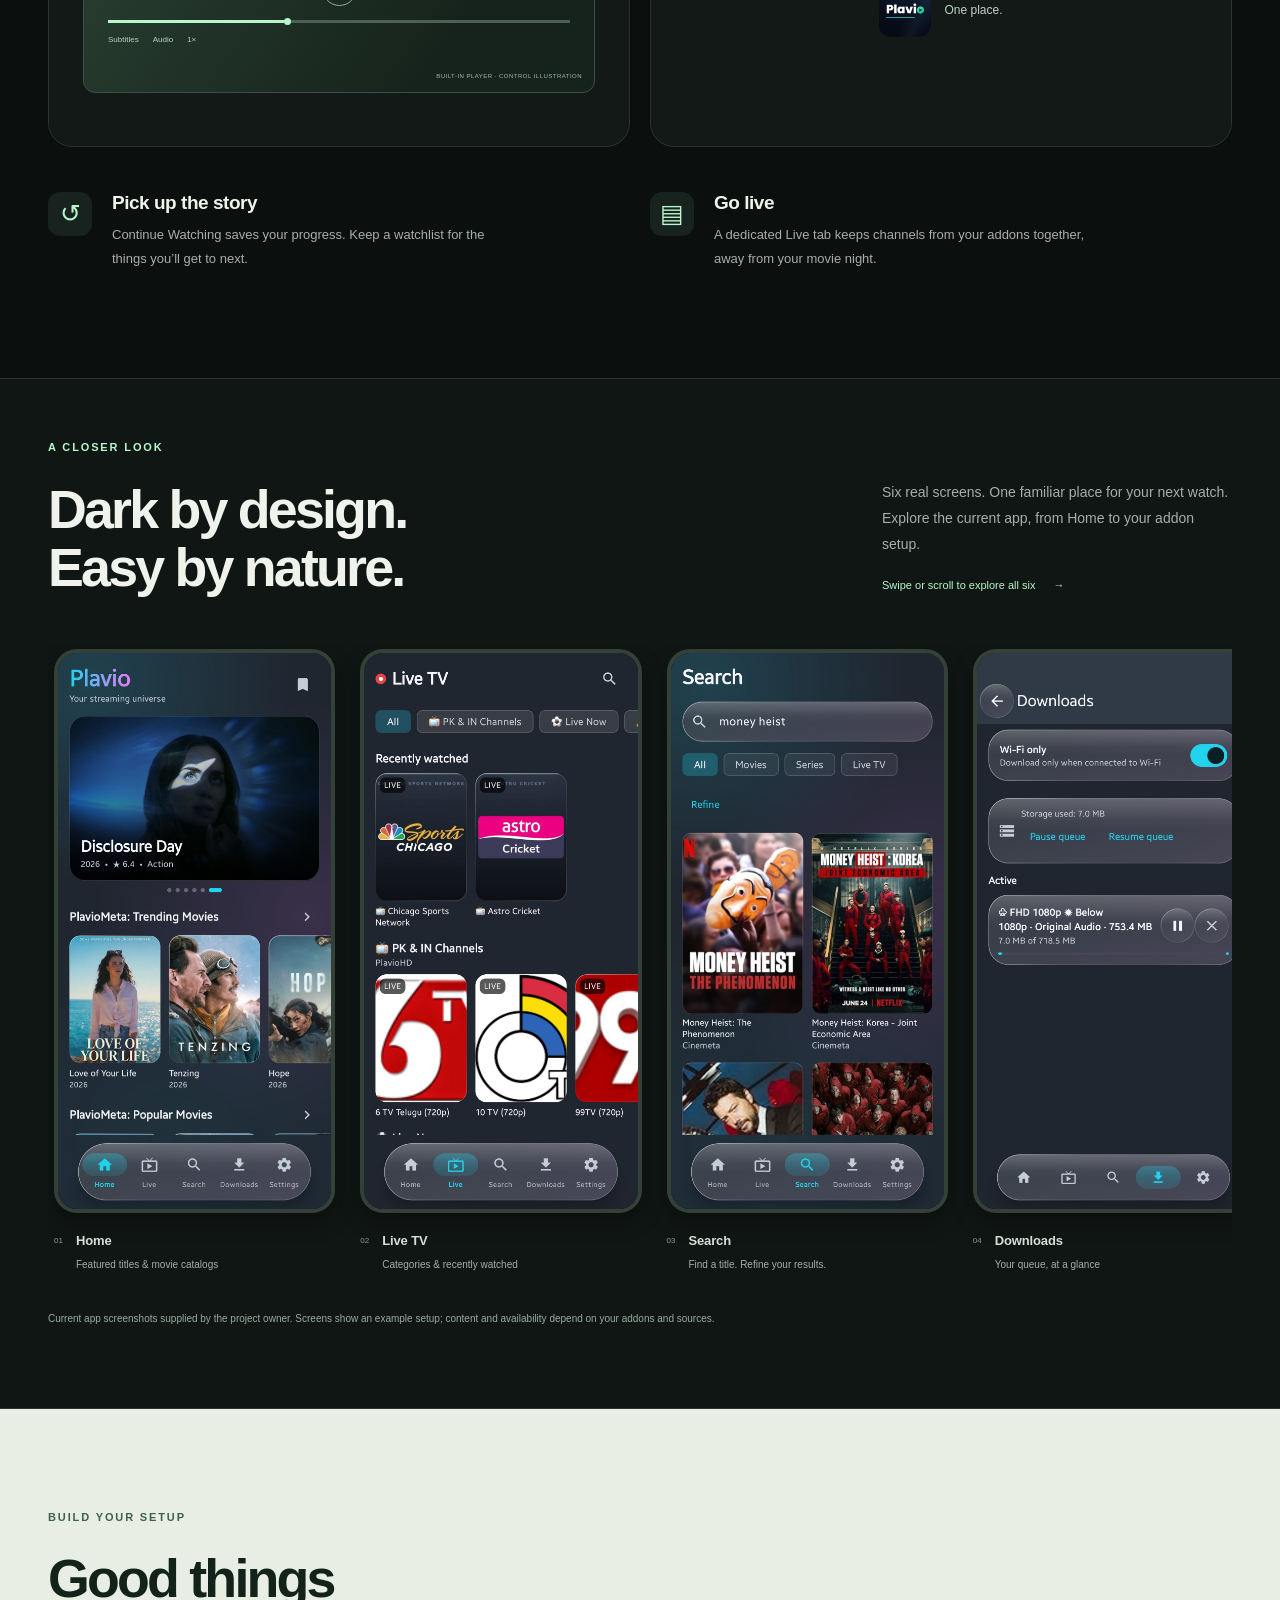
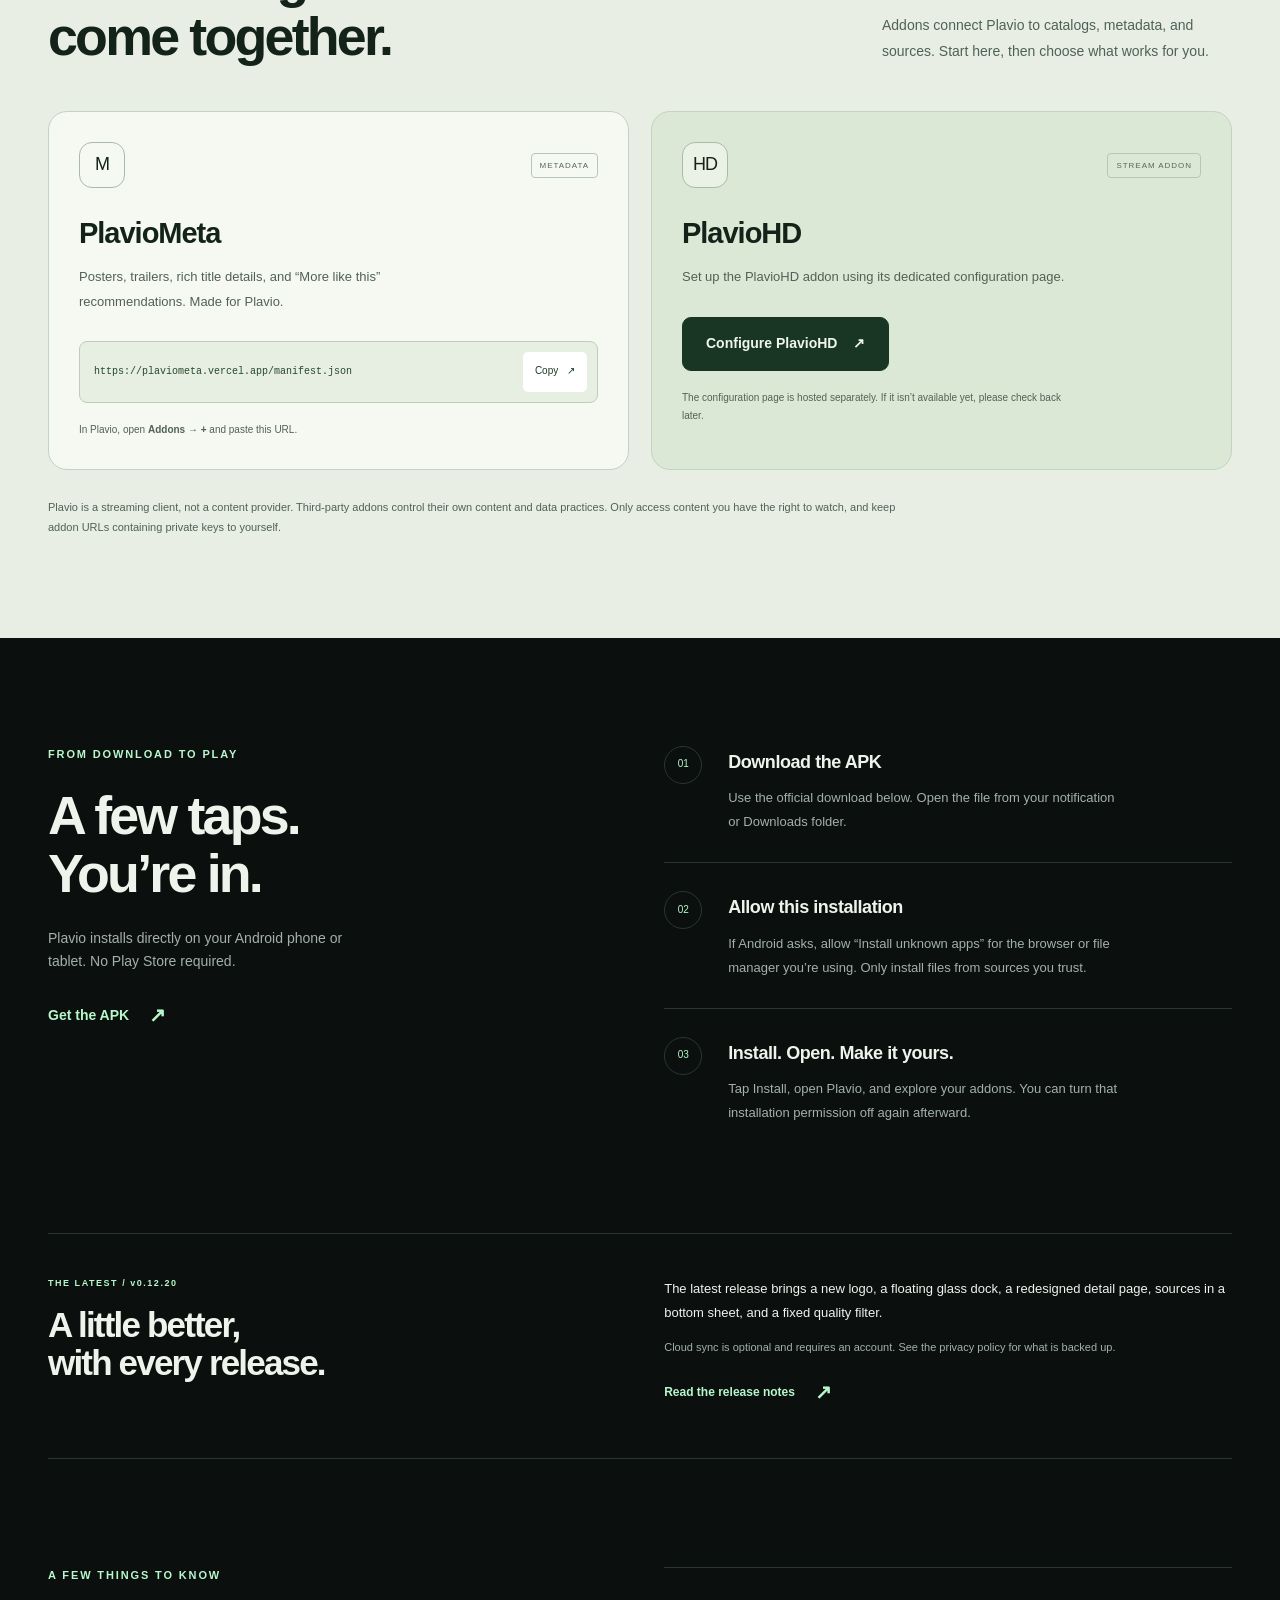
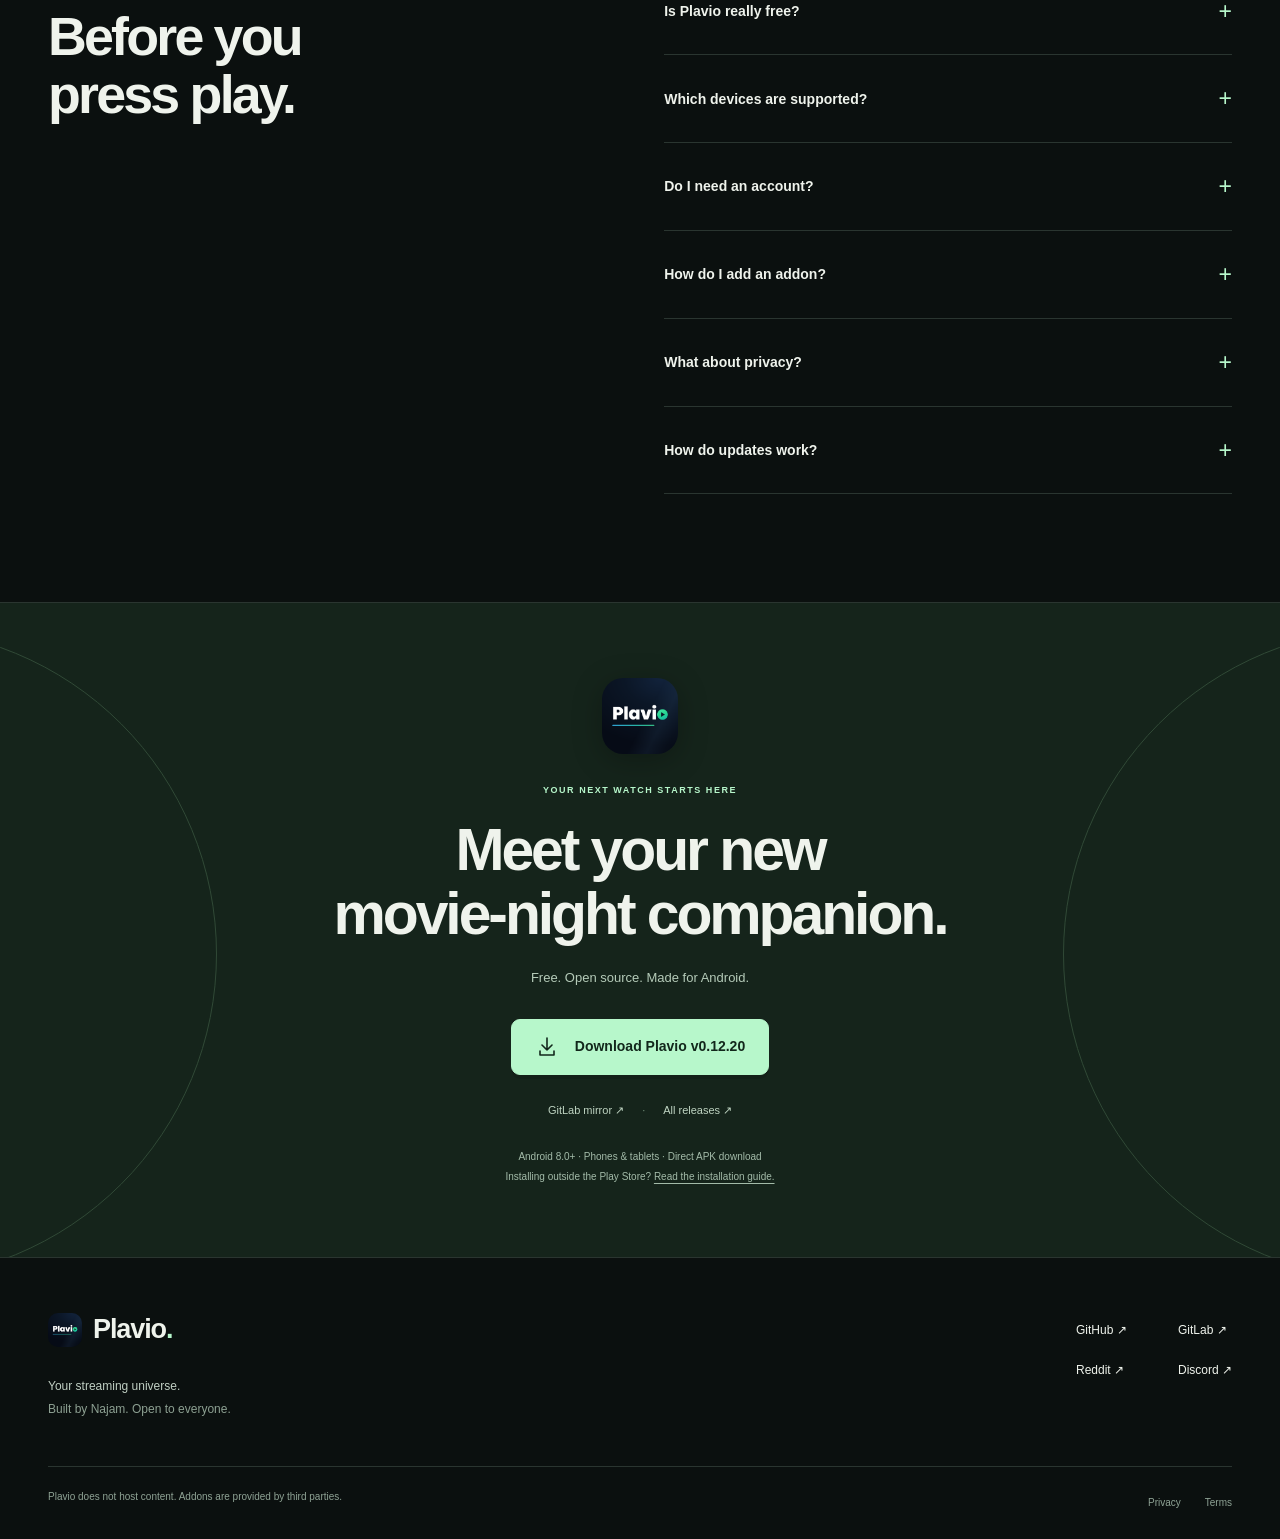
==== commit ce835504: "docs: human wording, drop protocol name from site copy" ====
--- a/site/index.html
+++ b/site/index.html
@@ -54,7 +54,7 @@
       <div class="section-heading"><div><p class="eyebrow">LESS FRICTION. MORE WATCHING.</p><h2 id="experience-title">Everything in its<br>happy place.</h2></div><p>Find your next watch, pick up where you left off, and keep the controls close. Plavio brings it all together.</p></div>
       <div class="feature-grid">
         <article class="feature-card feature-player"><div class="card-topline"><span class="feature-number">01 / THE PLAYER</span><svg aria-hidden="true" viewBox="0 0 24 24"><path d="m9 5 11 7-11 7V5Z"/></svg></div><h3>Less tapping.<br>More getting into it.</h3><p>Swipe to seek, adjust brightness and volume, switch subtitles or audio tracks, and resume right where you stopped.</p><div class="player-illustration" aria-hidden="true"><span class="player-play">▶</span><div class="player-track"><span></span></div><div class="player-options"><span>Subtitles</span><span>Audio</span><span>1×</span></div><span class="illustration-caption">BUILT-IN PLAYER · CONTROL ILLUSTRATION</span></div></article>
-        <article class="feature-card feature-addons"><div class="card-topline"><span class="feature-number">02 / YOUR ADDONS</span><svg aria-hidden="true" viewBox="0 0 24 24"><path d="M12 4v16M4 12h16"/></svg></div><h3>A home for<br>your favourites.</h3><p>Bring catalogs, metadata, subtitles, and streams together. Add a Stremio-protocol manifest URL and make your setup your own.</p><div class="addon-illustration" aria-hidden="true"><span>Catalogs</span><span>Metadata</span><span>Subtitles</span><div class="addon-center"><img src="assets/favicon.png" alt="" width="52" height="52"><span>One place.</span></div></div></article>
+        <article class="feature-card feature-addons"><div class="card-topline"><span class="feature-number">02 / YOUR ADDONS</span><svg aria-hidden="true" viewBox="0 0 24 24"><path d="M12 4v16M4 12h16"/></svg></div><h3>A home for<br>your favourites.</h3><p>Bring catalogs, metadata, subtitles, and streams together. Add a manifest URL and make your setup your own.</p><div class="addon-illustration" aria-hidden="true"><span>Catalogs</span><span>Metadata</span><span>Subtitles</span><div class="addon-center"><img src="assets/favicon.png" alt="" width="52" height="52"><span>One place.</span></div></div></article>
         <article class="feature-compact"><span class="compact-icon" aria-hidden="true">↺</span><div><h3>Pick up the story</h3><p>Continue Watching saves your progress. Keep a watchlist for the things you’ll get to next.</p></div></article>
         <article class="feature-compact"><span class="compact-icon" aria-hidden="true">▤</span><div><h3>Go live</h3><p>A dedicated Live tab keeps channels from your addons together, away from your movie night.</p></div></article>
       </div>
@@ -90,7 +90,7 @@
     </div></section>
     <section class="download-section" id="download" aria-labelledby="download-title"><div class="container download-inner"><img src="assets/logo.png" alt="" width="76" height="76" loading="lazy"><p class="eyebrow">YOUR NEXT WATCH STARTS HERE</p><h2 id="download-title">Meet your new<br>movie-night companion.</h2><p>Free. Open source. Made for Android.</p><a class="button button-primary" href="https://github.com/kotlinsyd/Plavio/releases/download/v0.12.20/Plavio-v0.12.20.apk"><svg aria-hidden="true" viewBox="0 0 24 24"><path d="M12 3v12m-5-5 5 5 5-5M5 16v4h14v-4"/></svg> Download Plavio v0.12.20</a><div class="download-alternatives"><a href="https://gitlab.com/api/v4/projects/87396069/packages/generic/plavio/0.12.20/Plavio-v0.12.20.apk">GitLab mirror <span aria-hidden="true">↗</span></a><span aria-hidden="true">·</span><a href="https://github.com/kotlinsyd/Plavio/releases">All releases <span aria-hidden="true">↗</span></a></div><p class="download-note">Android 8.0+ · Phones & tablets · Direct APK download<br>Installing outside the Play Store? <a href="#install">Read the installation guide.</a></p></div></section>
   </main>
-  <footer class="site-footer container"><div class="footer-top"><div><a class="brand" href="index.html"><img src="assets/logo.png" width="34" height="34" alt=""><span>Plavio<span class="brand-dot">.</span></span></a><p>Your streaming universe.<br><span>Built by Najam. Open to everyone.</span></p></div><nav aria-label="Project and community"><a href="https://github.com/kotlinsyd/Plavio">GitHub ↗</a><a href="https://gitlab.com/KotlinJS5/plavio">GitLab ↗</a><a href="https://www.reddit.com/r/Plavio/">Reddit ↗</a><a href="https://discord.gg/pbNwJKU3p">Discord ↗</a></nav></div><div class="footer-bottom"><p>Plavio does not host content. Addons are provided by third parties.</p><nav aria-label="Legal"><a href="privacy.html">Privacy</a><a href="terms.html">Terms</a></nav></div></footer>
+  <footer class="site-footer container"><div class="footer-top"><div><a class="brand" href="index.html"><img src="assets/logo.png" width="34" height="34" alt=""><span>Plavio<span class="brand-dot">.</span></span></a><p>Your streaming universe.<br><span>Built by Najam. Open to everyone.</span></p></div><nav aria-label="Project and community"><a href="https://github.com/kotlinsyd/Plavio">GitHub ↗</a><a href="https://gitlab.com/KotlinJS5/plavio">GitLab ↗</a><a href="https://www.reddit.com/r/Plavio/">Reddit ↗</a><a href="https://discord.gg/cwzHH3r9pa">Discord ↗</a></nav></div><div class="footer-bottom"><p>Plavio does not host content. Addons are provided by third parties.</p><nav aria-label="Legal"><a href="privacy.html">Privacy</a><a href="terms.html">Terms</a></nav></div></footer>
   <div id="copy-status" class="toast" role="status" aria-live="polite"></div>
 </body>
 </html>
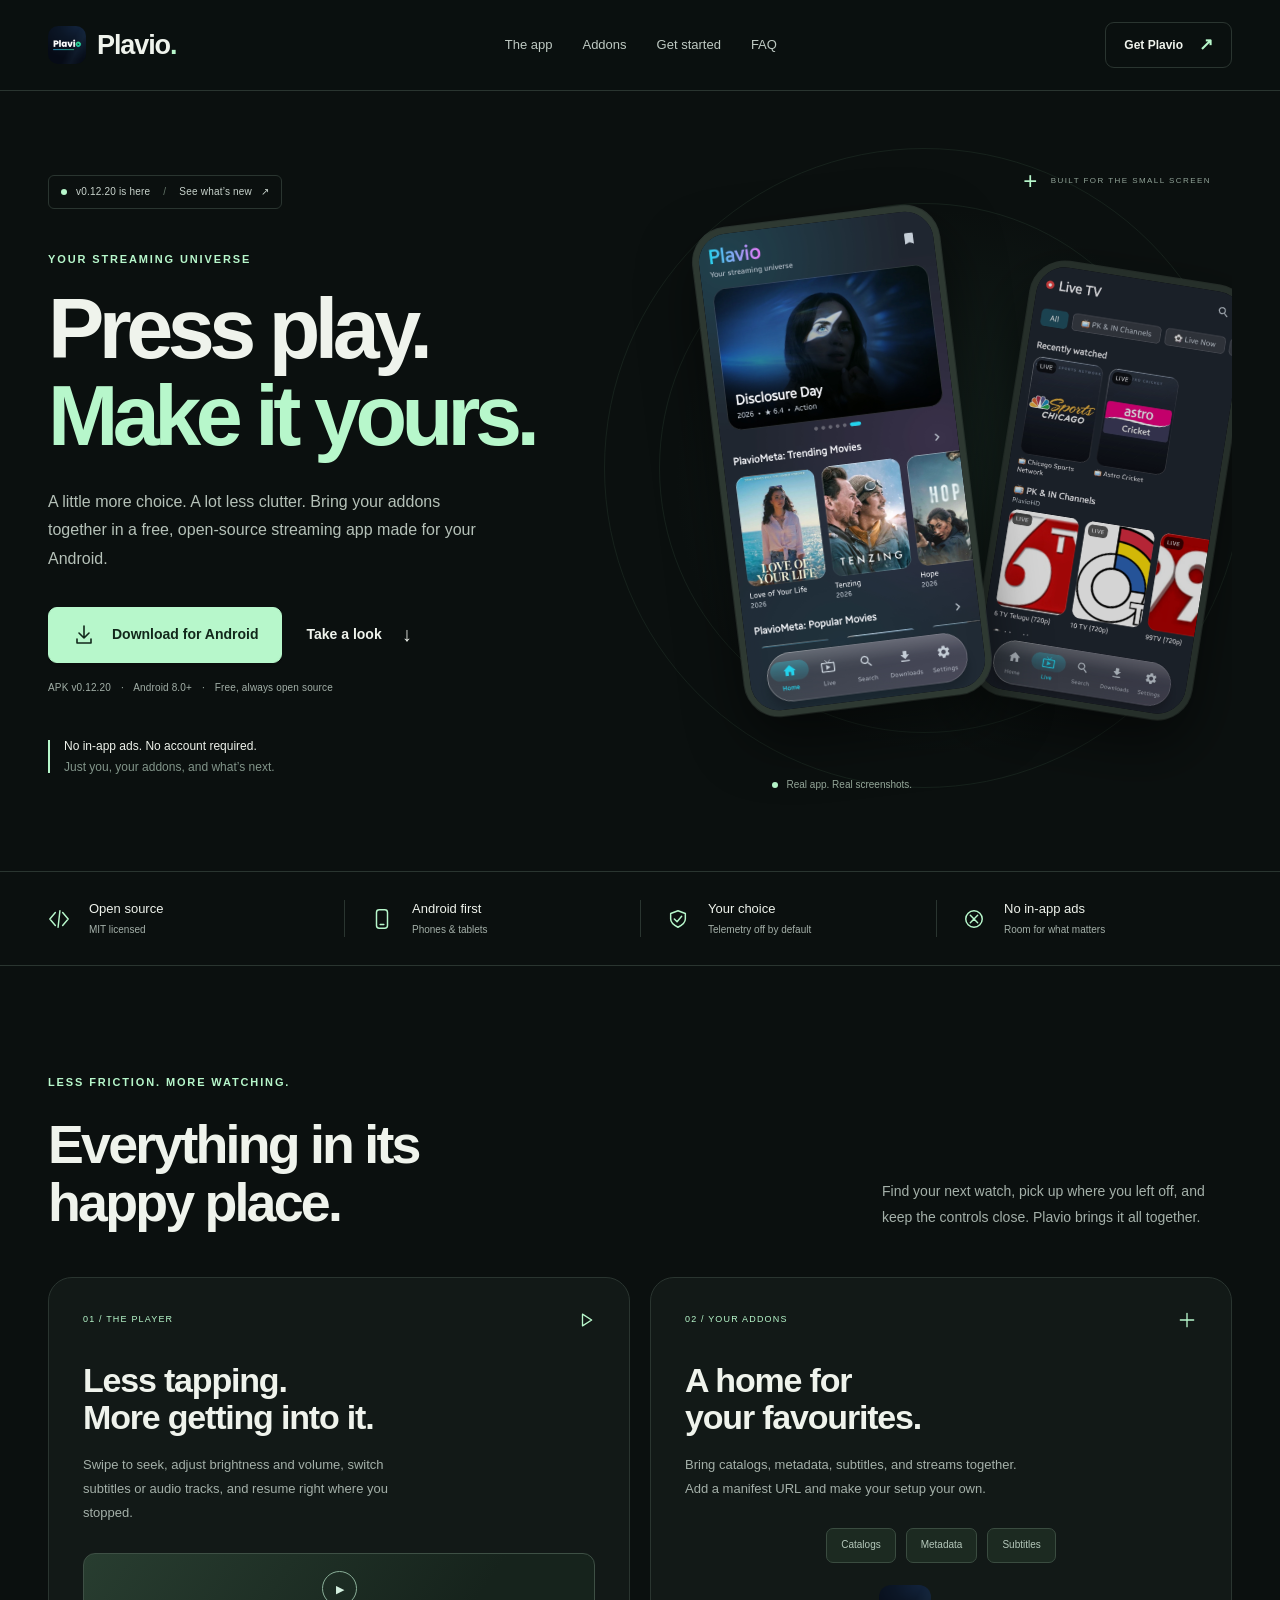
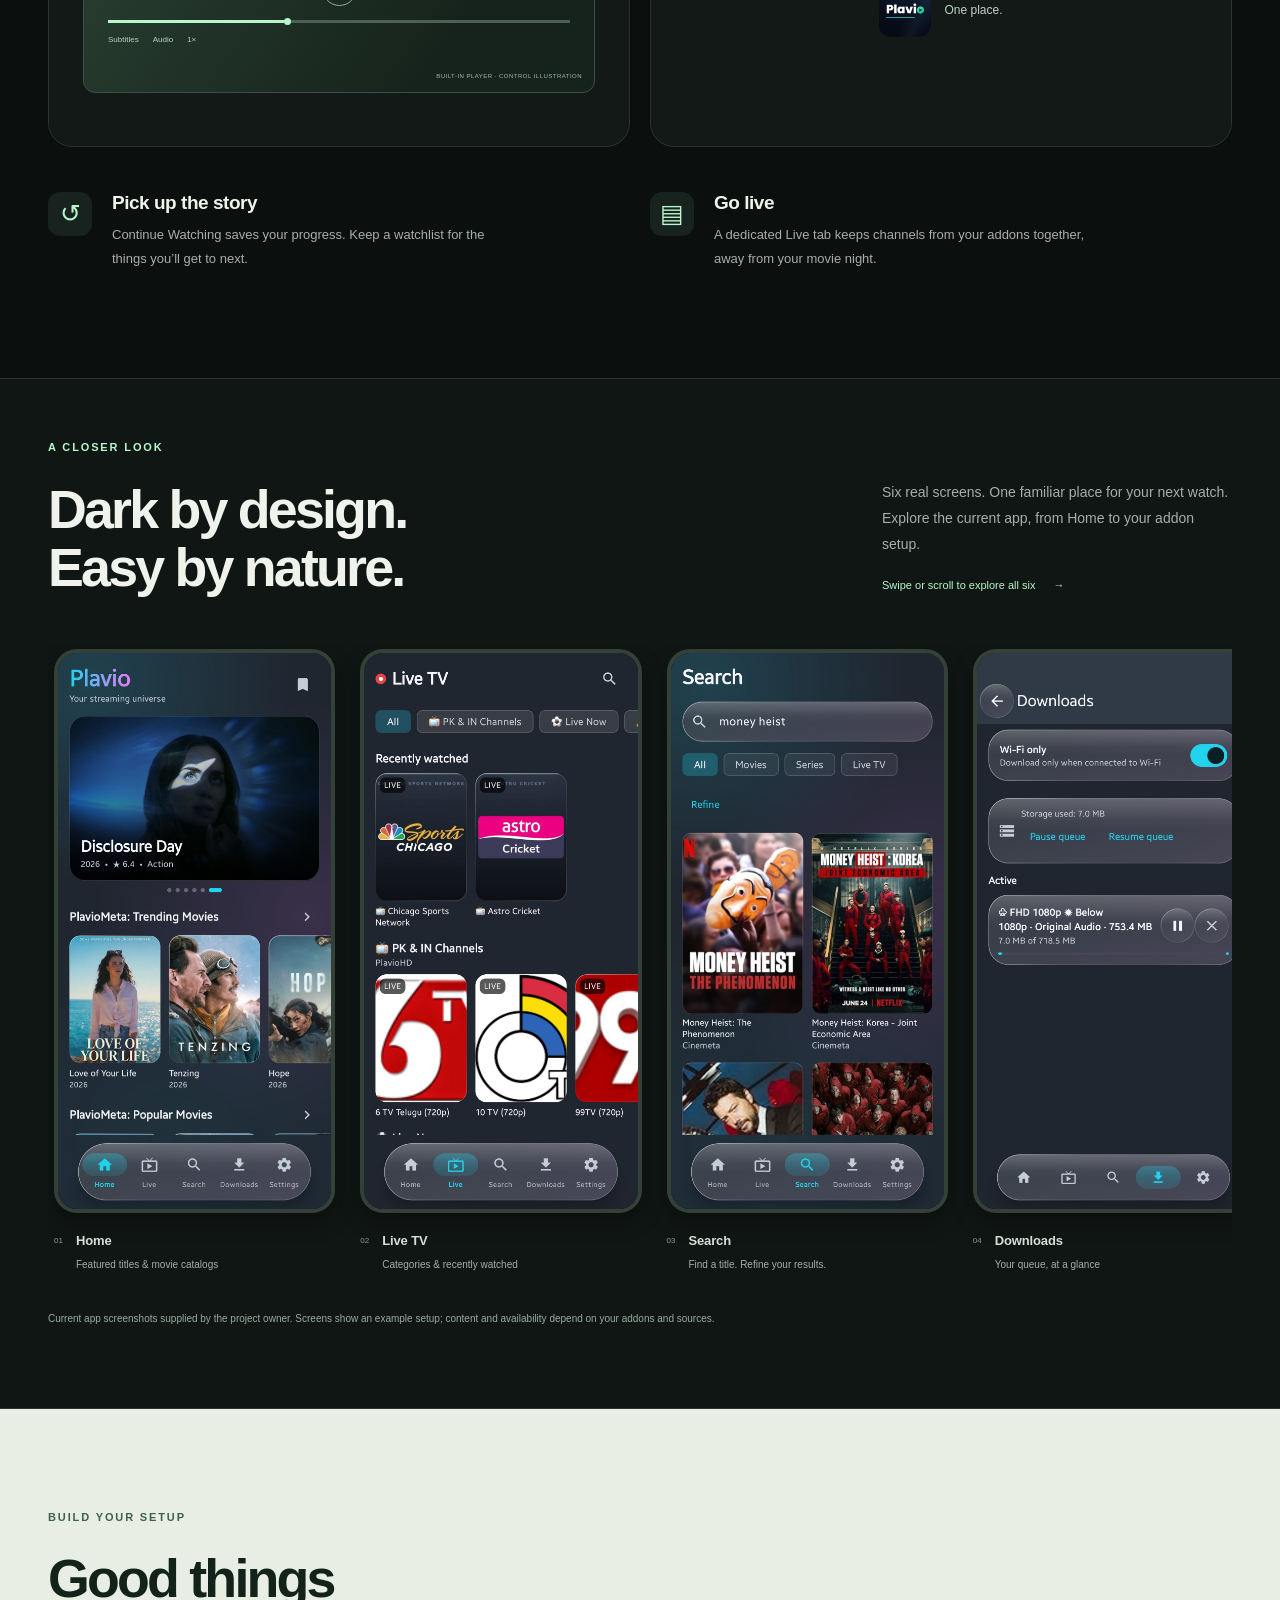
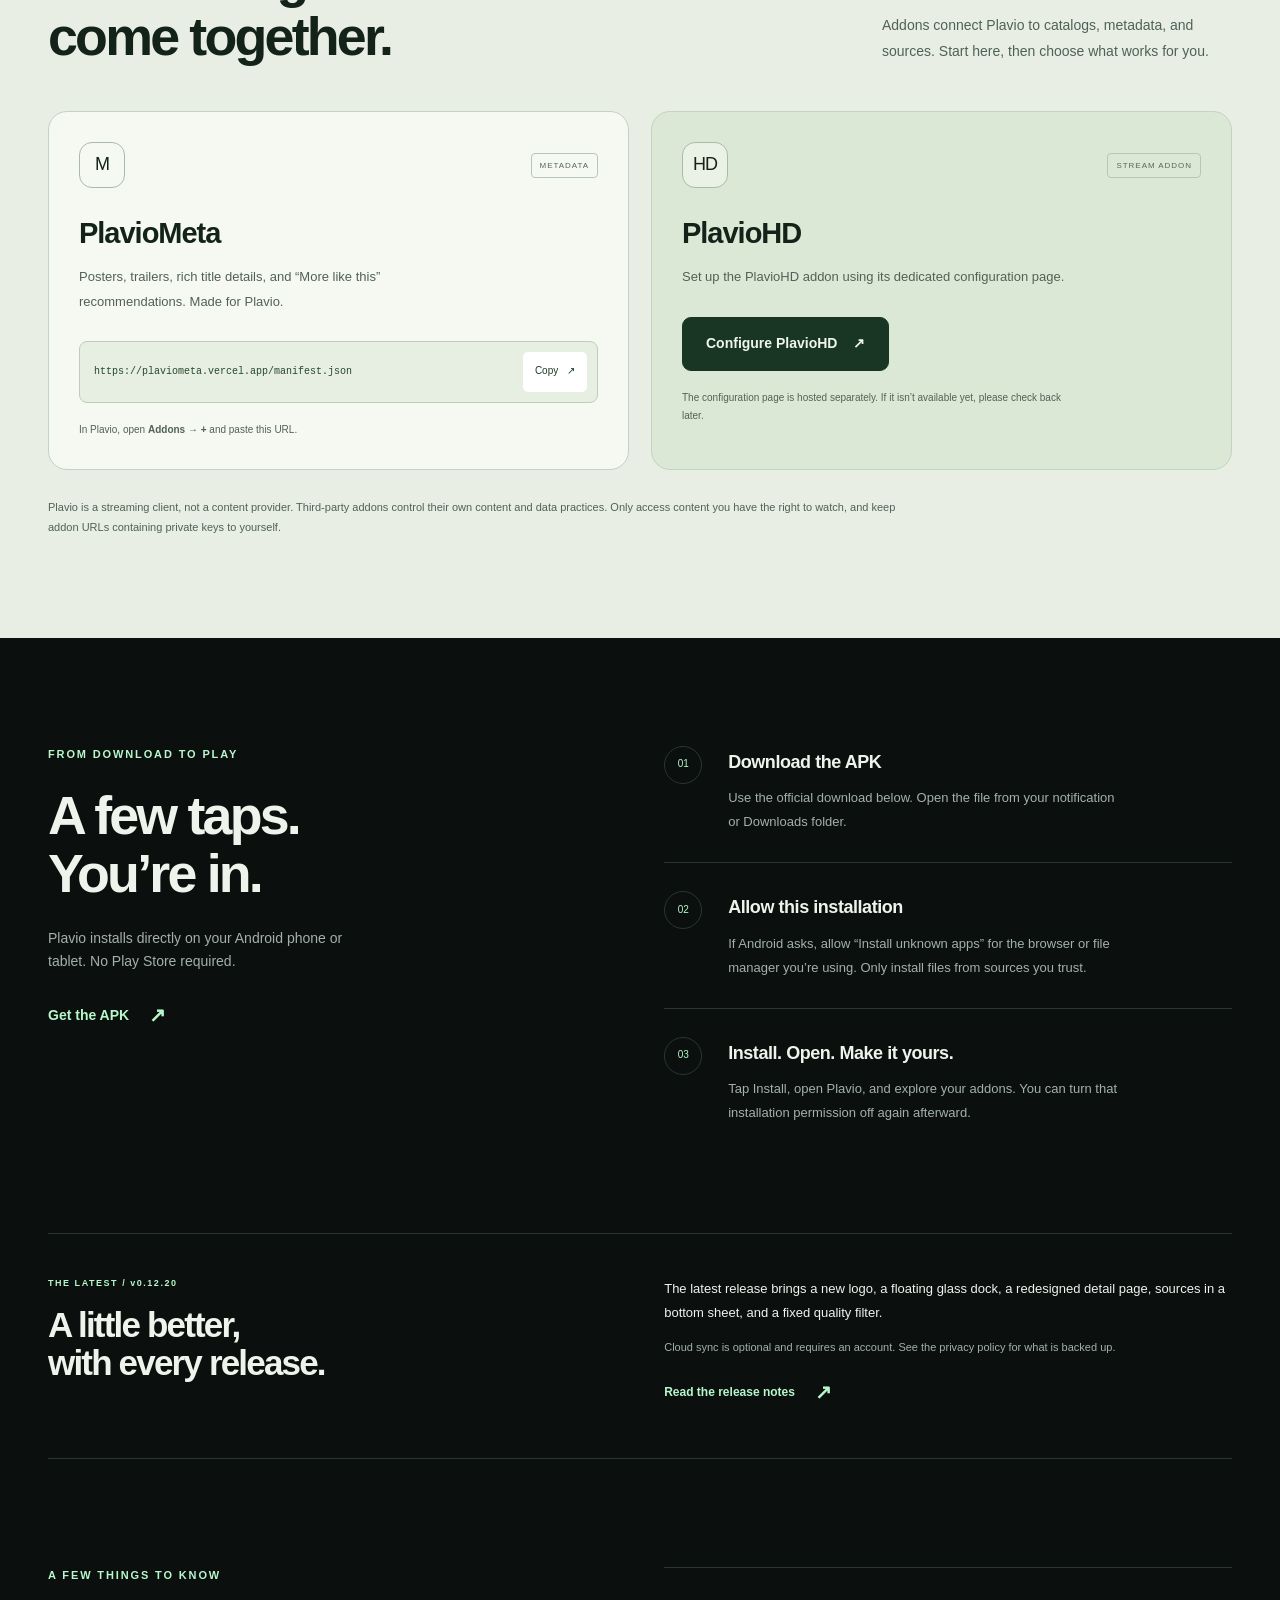
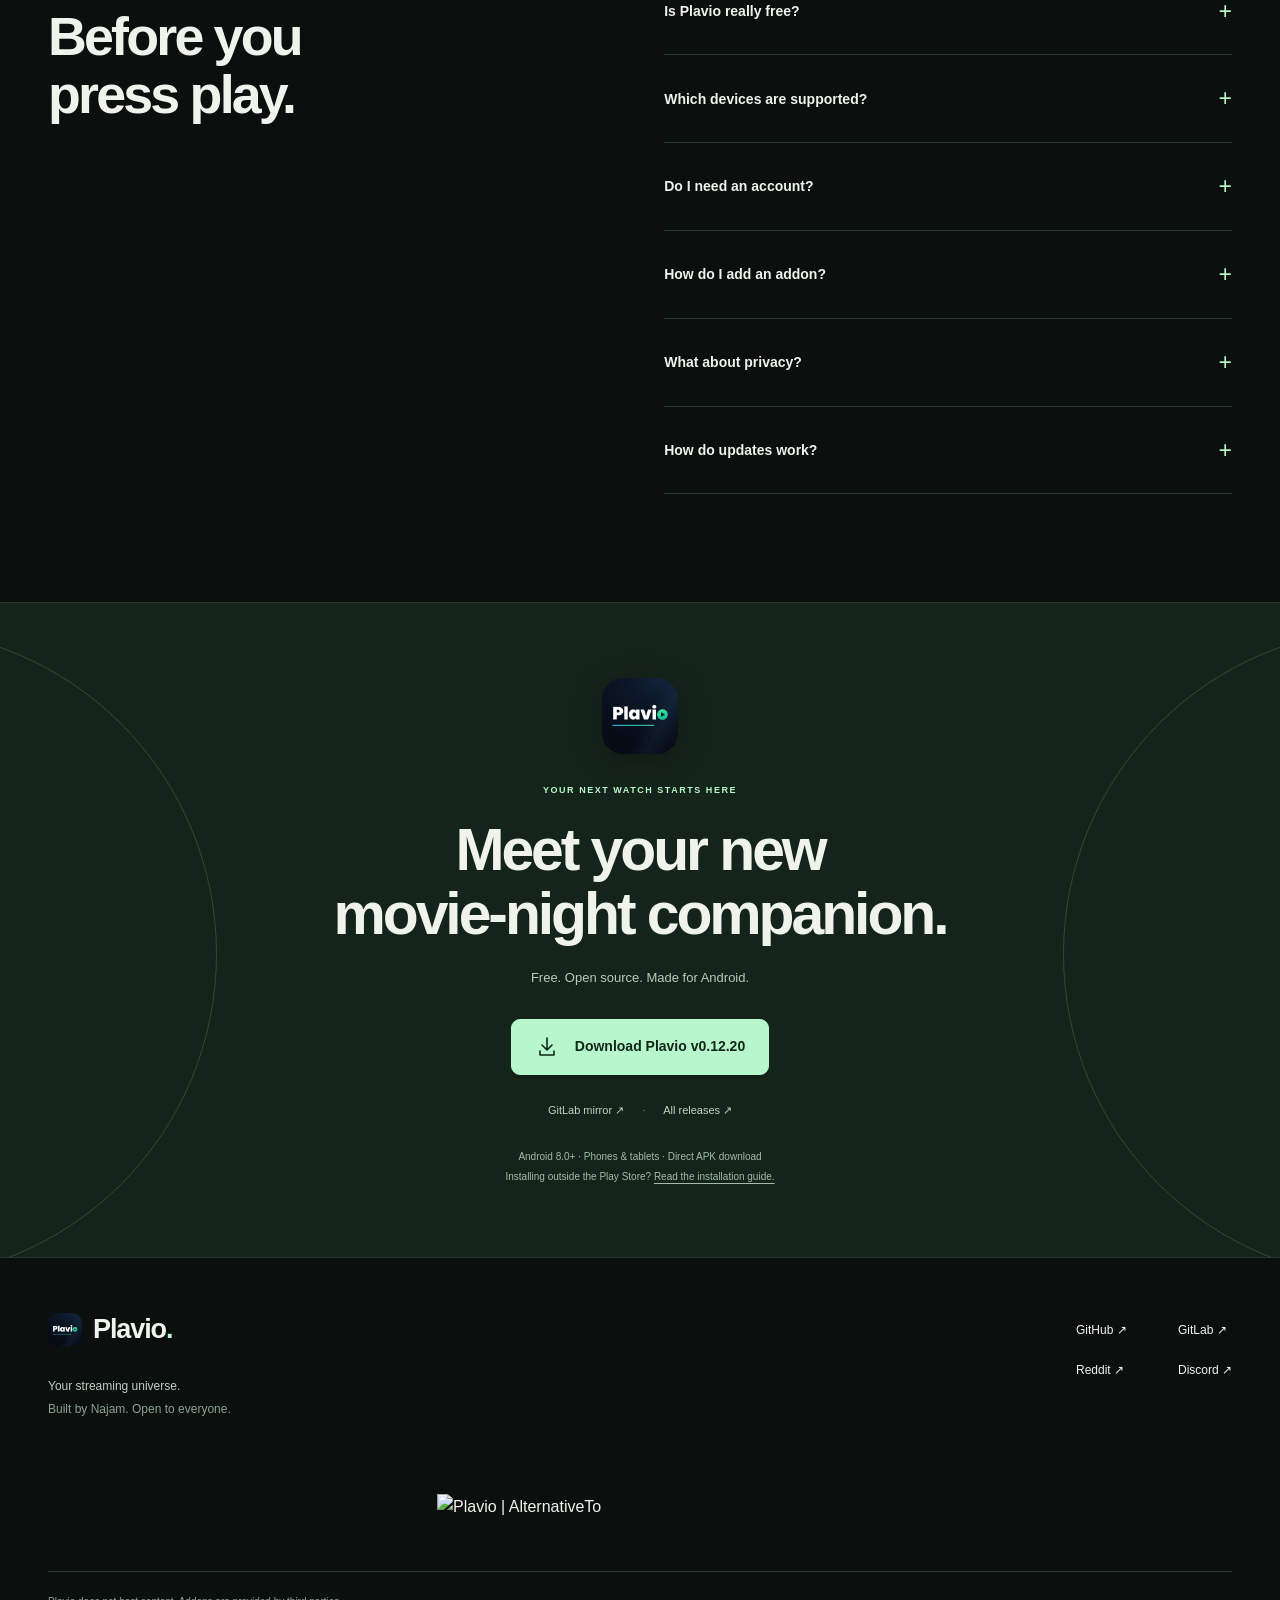
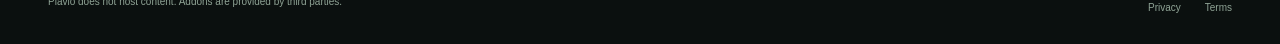
==== commit 8d6bb05e: "Add AlternativeTo badge to the site footer" ====
--- a/site/index.html
+++ b/site/index.html
@@ -90,7 +90,7 @@
     </div></section>
     <section class="download-section" id="download" aria-labelledby="download-title"><div class="container download-inner"><img src="assets/logo.png" alt="" width="76" height="76" loading="lazy"><p class="eyebrow">YOUR NEXT WATCH STARTS HERE</p><h2 id="download-title">Meet your new<br>movie-night companion.</h2><p>Free. Open source. Made for Android.</p><a class="button button-primary" href="https://github.com/kotlinsyd/Plavio/releases/download/v0.12.20/Plavio-v0.12.20.apk"><svg aria-hidden="true" viewBox="0 0 24 24"><path d="M12 3v12m-5-5 5 5 5-5M5 16v4h14v-4"/></svg> Download Plavio v0.12.20</a><div class="download-alternatives"><a href="https://gitlab.com/api/v4/projects/87396069/packages/generic/plavio/0.12.20/Plavio-v0.12.20.apk">GitLab mirror <span aria-hidden="true">↗</span></a><span aria-hidden="true">·</span><a href="https://github.com/kotlinsyd/Plavio/releases">All releases <span aria-hidden="true">↗</span></a></div><p class="download-note">Android 8.0+ · Phones & tablets · Direct APK download<br>Installing outside the Play Store? <a href="#install">Read the installation guide.</a></p></div></section>
   </main>
-  <footer class="site-footer container"><div class="footer-top"><div><a class="brand" href="index.html"><img src="assets/logo.png" width="34" height="34" alt=""><span>Plavio<span class="brand-dot">.</span></span></a><p>Your streaming universe.<br><span>Built by Najam. Open to everyone.</span></p></div><nav aria-label="Project and community"><a href="https://github.com/kotlinsyd/Plavio">GitHub ↗</a><a href="https://gitlab.com/KotlinJS5/plavio">GitLab ↗</a><a href="https://www.reddit.com/r/Plavio/">Reddit ↗</a><a href="https://discord.gg/cwzHH3r9pa">Discord ↗</a></nav></div><div class="footer-bottom"><p>Plavio does not host content. Addons are provided by third parties.</p><nav aria-label="Legal"><a href="privacy.html">Privacy</a><a href="terms.html">Terms</a></nav></div></footer>
+  <footer class="site-footer container"><div class="footer-top"><div><a class="brand" href="index.html"><img src="assets/logo.png" width="34" height="34" alt=""><span>Plavio<span class="brand-dot">.</span></span></a><p>Your streaming universe.<br><span>Built by Najam. Open to everyone.</span></p></div><nav aria-label="Project and community"><a href="https://github.com/kotlinsyd/Plavio">GitHub ↗</a><a href="https://gitlab.com/KotlinJS5/plavio">GitLab ↗</a><a href="https://www.reddit.com/r/Plavio/">Reddit ↗</a><a href="https://discord.gg/cwzHH3r9pa">Discord ↗</a></nav></div><div class="footer-badge" style="display:flex;justify-content:center;padding:28px 0 4px;"><a href="https://alternativeto.net/software/plavio/about/?utm_source=badge&utm_medium=referral" target="_blank" rel="noopener"><img src="https://alternativeto.net/static/badges/badge-wide-color.svg" alt="Plavio | AlternativeTo" width="406" height="73" style="width:406px;max-width:100%;height:auto;" /></a></div><div class="footer-bottom"><p>Plavio does not host content. Addons are provided by third parties.</p><nav aria-label="Legal"><a href="privacy.html">Privacy</a><a href="terms.html">Terms</a></nav></div></footer>
   <div id="copy-status" class="toast" role="status" aria-live="polite"></div>
 </body>
 </html>
